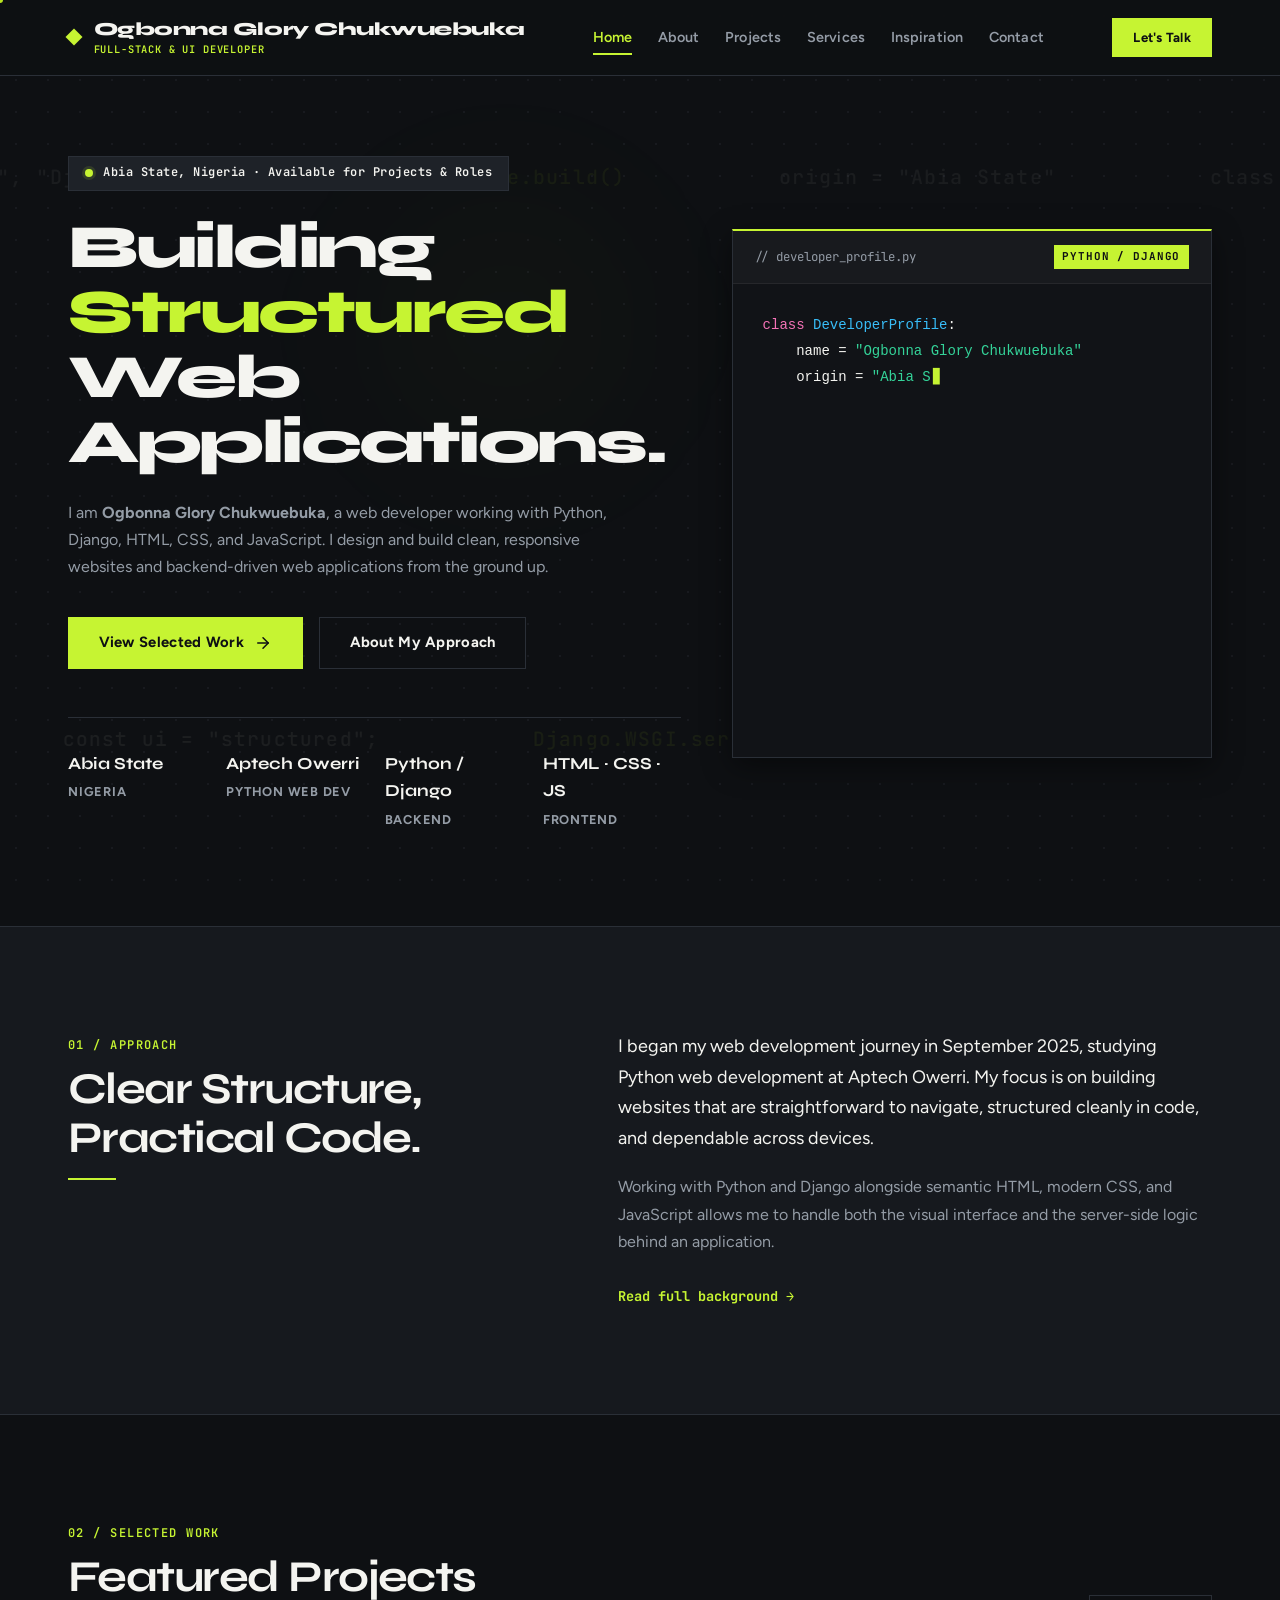
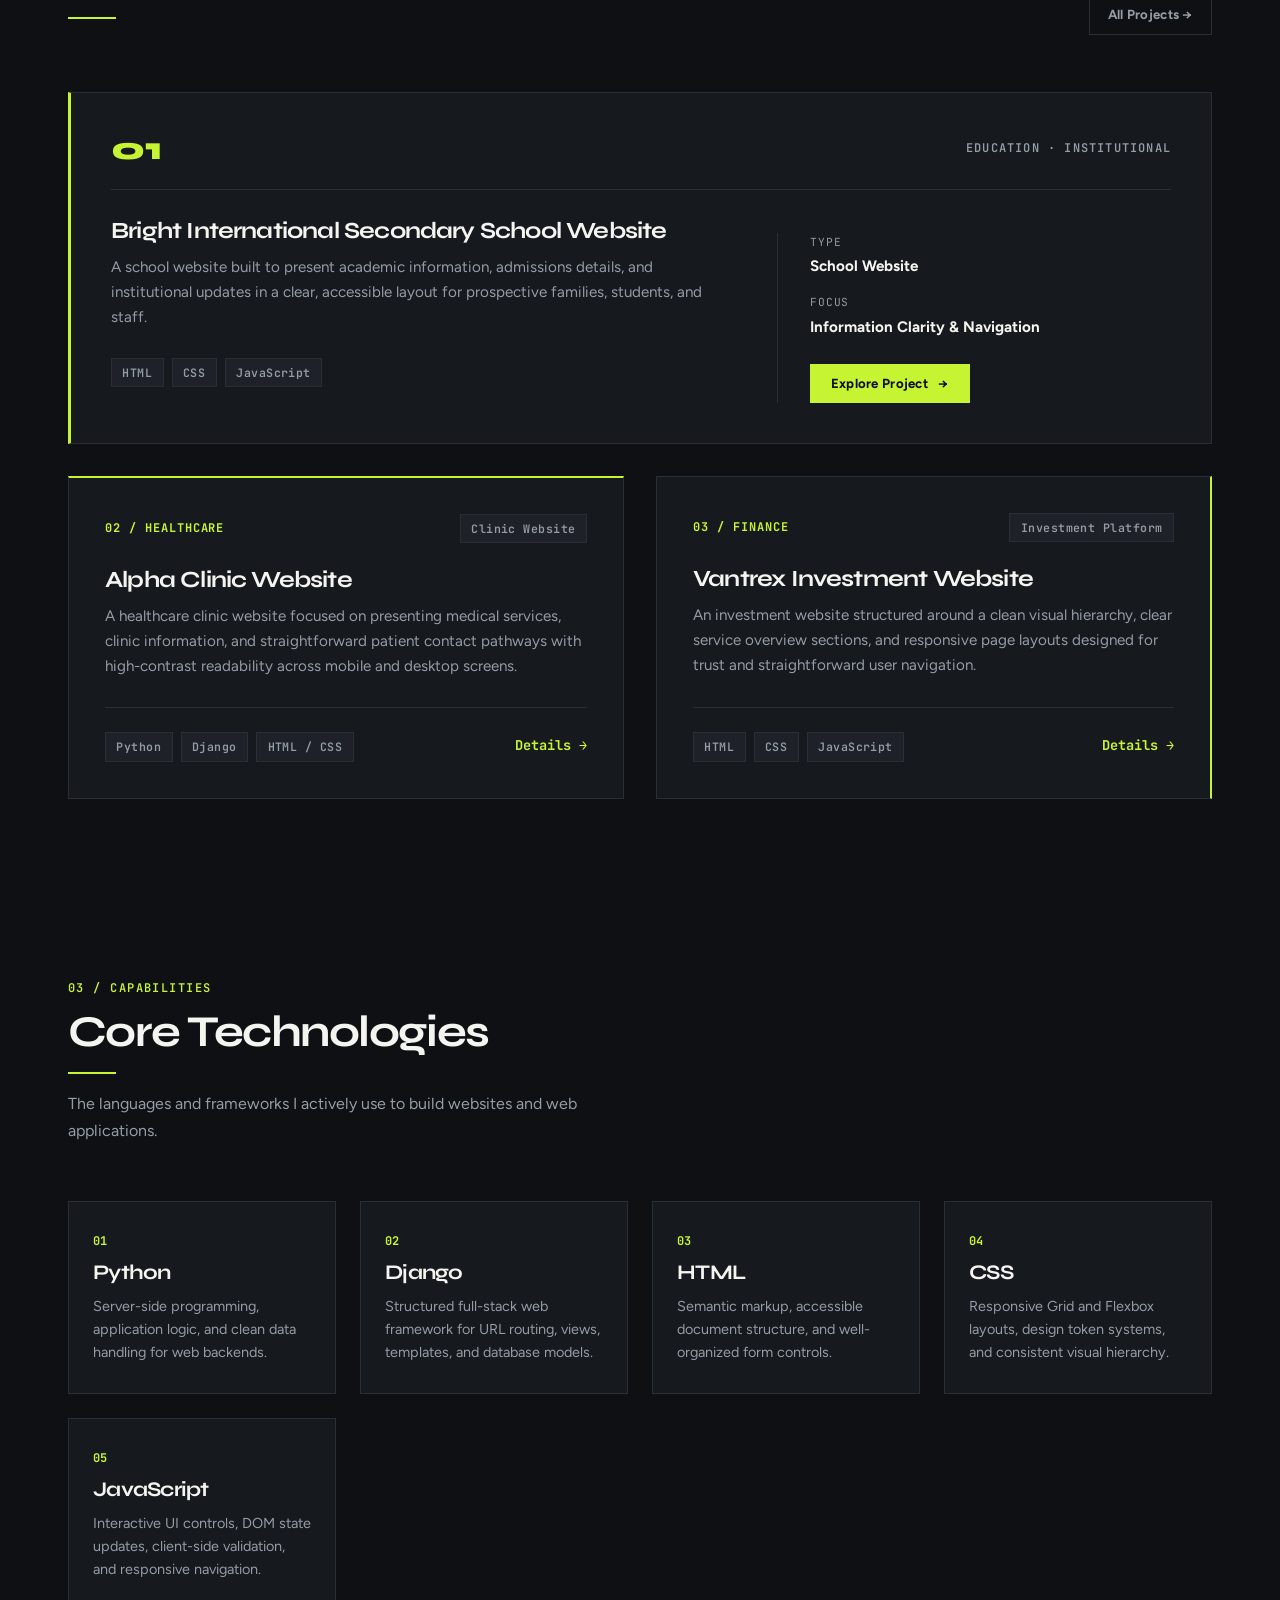
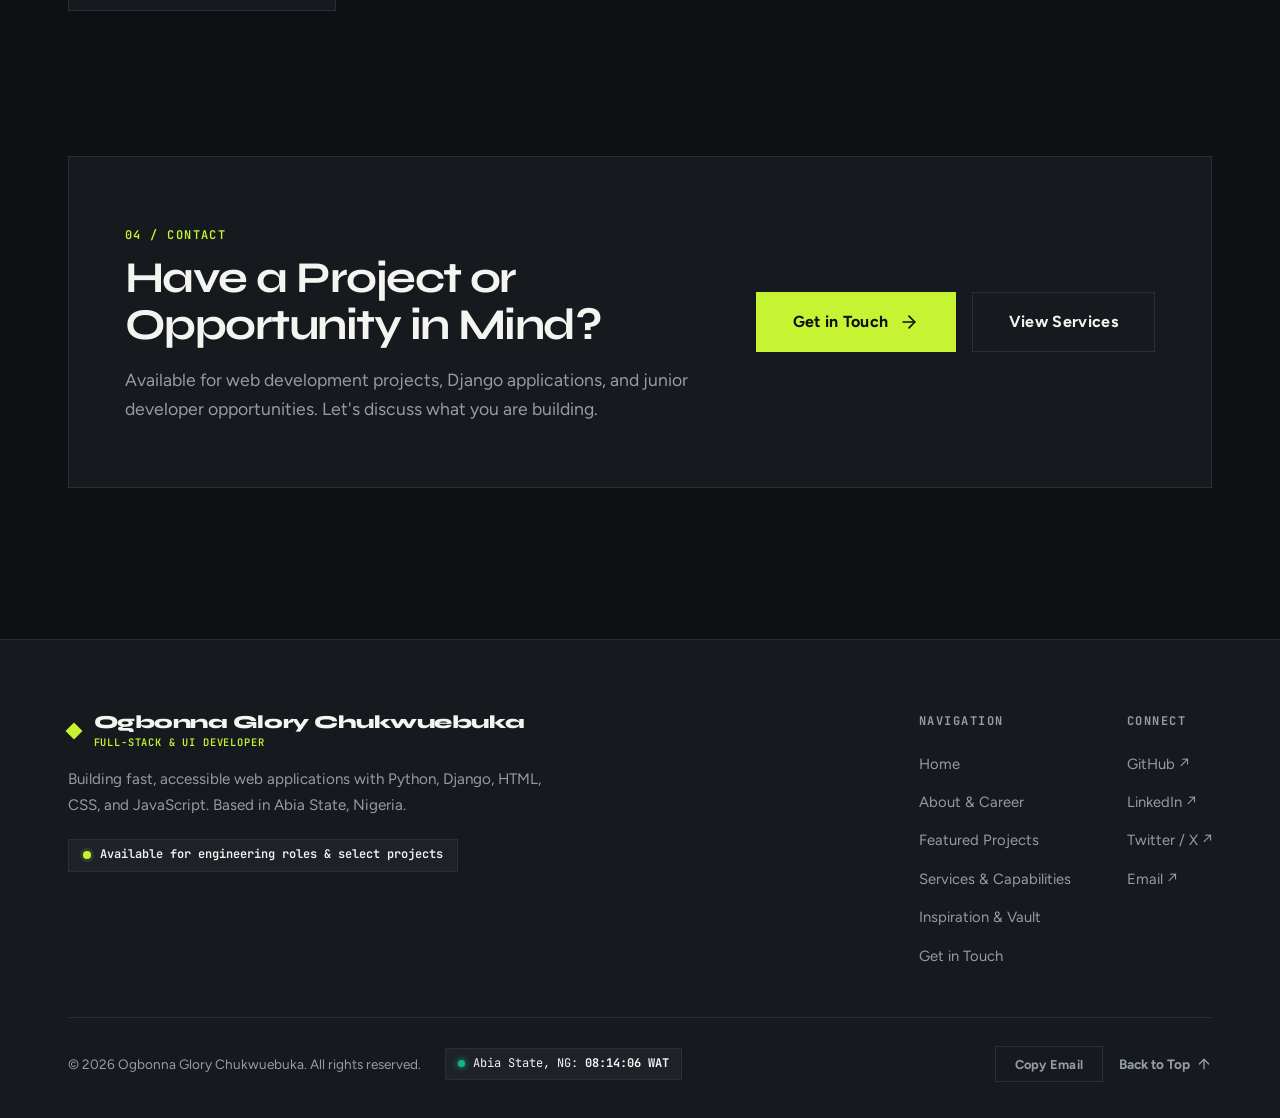
==== index.html @ 70886c49 "Add redesigned portfolio frontend site" ====
<!DOCTYPE html>
<html lang="en" data-theme="dark">
<head>
  <meta charset="UTF-8" />
  <meta name="viewport" content="width=device-width, initial-scale=1.0" />
  <meta name="description" content="Ogbonna Glory Chukwuebuka — Web Developer building structured, responsive web applications with Python, Django, HTML, CSS, and JavaScript." />
  <meta property="og:title" content="Ogbonna Glory Chukwuebuka — Web Developer" />
  <meta property="og:description" content="Personal developer portfolio of Ogbonna Glory Chukwuebuka. Python, Django, HTML, CSS, and JavaScript." />
  <meta property="og:type" content="website" />
  <meta name="twitter:card" content="summary_large_image" />
  
  <title>Ogbonna Glory Chukwuebuka — Web Developer</title>
  <link rel="icon" href="data:image/svg+xml,<svg xmlns='http://www.w3.org/2000/svg' viewBox='0 0 32 32'><rect width='32' height='32' rx='8' fill='%230B0D10'/><path d='M16 6 L26 16 L16 26 L6 16 Z' fill='%23C6F432'/></svg>">
  
  <!-- Google Fonts: Syne + Figtree + JetBrains Mono -->
  <link rel="preconnect" href="https://fonts.googleapis.com">
  <link rel="preconnect" href="https://fonts.gstatic.com" crossorigin>
  <link href="https://fonts.googleapis.com/css2?family=Figtree:ital,wght@0,300..900;1,300..900&family=JetBrains+Mono:wght@400;500;600&family=Syne:wght@600;700;800&display=swap" rel="stylesheet">
  
  <link rel="stylesheet" href="style.css" />
</head>
<body class="page-home">
  <!-- Skip to content for accessibility -->
  <a href="#main-content" class="skip-link">Skip to main content</a>

  <!-- Injected Shared Header Component -->
  <div id="site-header-root"></div>

  <main id="main-content">
    <!-- SECTION 1: EDITORIAL STATEMENT HERO -->
    <section class="hero-section" id="hero">
      <div class="hero-glow-bg" aria-hidden="true"></div>
      <div class="container hero-container">
        <div class="hero-content reveal">
          <div class="eyebrow-badge">
            <span class="pulse-indicator"></span>
            <span>Abia State, Nigeria · Available for Projects &amp; Roles</span>
          </div>
          
          <h1 class="hero-title-oversized">
            Building <span class="gradient-text">Structured</span> Web Applications.
          </h1>
          
          <p class="hero-lead-text">
            I am <strong>Ogbonna Glory Chukwuebuka</strong>, a web developer working with Python, Django, HTML, CSS, and JavaScript. I design and build clean, responsive websites and backend-driven web applications from the ground up.
          </p>

          <div class="hero-cta-group">
            <a href="projects.html" class="btn btn-ice magnetic">
              <span>View Selected Work</span>
              <svg xmlns="http://www.w3.org/2000/svg" width="18" height="18" viewBox="0 0 24 24" fill="none" stroke="currentColor" stroke-width="2" stroke-linecap="round" stroke-linejoin="round">
                <line x1="5" y1="12" x2="19" y2="12"></line>
                <polyline points="12 5 19 12 12 19"></polyline>
              </svg>
            </a>
            <a href="about.html" class="btn btn-ghost magnetic">About My Approach</a>
          </div>

          <!-- Factual Identity & Stack Strip -->
          <div class="hero-stats-row hero-meta-strip">
            <div class="stat-box">
              <span class="meta-strip-value">Abia State</span>
              <span class="stat-label">Nigeria</span>
            </div>
            <div class="stat-box">
              <span class="meta-strip-value">Aptech Owerri</span>
              <span class="stat-label">Python Web Dev</span>
            </div>
            <div class="stat-box">
              <span class="meta-strip-value">Python / Django</span>
              <span class="stat-label">Backend</span>
            </div>
            <div class="stat-box">
              <span class="meta-strip-value">HTML · CSS · JS</span>
              <span class="stat-label">Frontend</span>
            </div>
          </div>
        </div>

        <!-- Hero Technical Visual (Architectural Python Specification) -->
        <div class="hero-visual reveal delay-1">
          <div class="ice-card-float">
            <div class="terminal-card spec-panel spotlight-card">
              <div class="terminal-bar spec-bar">
                <span class="terminal-title">// developer_profile.py</span>
                <span class="spec-tag">PYTHON / DJANGO</span>
              </div>
              <pre class="terminal-body"><code id="hero-typed-code"><span class="c-keyword">class</span> <span class="c-obj">DeveloperProfile</span>:
    name = <span class="c-str">"Ogbonna Glory Chukwuebuka"</span>
    origin = <span class="c-str">"Abia State, Nigeria"</span>
    training = <span class="c-str">"Aptech Owerri"</span>
    started = <span class="c-str">"September 2025"</span>

    stack = {
        <span class="c-str">"backend"</span>: [<span class="c-str">"Python"</span>, <span class="c-str">"Django"</span>],
        <span class="c-str">"frontend"</span>: [<span class="c-str">"HTML"</span>, <span class="c-str">"CSS"</span>, <span class="c-str">"JavaScript"</span>],
    }

    projects = [
        <span class="c-str">"Bright International Secondary School"</span>,
        <span class="c-str">"Alpha Clinic"</span>,
        <span class="c-str">"Vantrex Investment"</span>,
    ]</code></pre>
            </div>
          </div>
        </div>
      </div>
    </section>

    <!-- SECTION 2: CONCISE INTRODUCTION / ABOUT PREVIEW -->
    <section class="section intro-preview-section" id="about-preview">
      <div class="container">
        <div class="intro-split-grid reveal">
          <div class="intro-left">
            <span class="eyebrow">01 / Approach</span>
            <h2 class="section-title">Clear Structure, Practical Code.</h2>
            <div class="heading-line"></div>
          </div>
          <div class="intro-right">
            <p class="intro-body-lead">
              I began my web development journey in September 2025, studying Python web development at Aptech Owerri. My focus is on building websites that are straightforward to navigate, structured cleanly in code, and dependable across devices.
            </p>
            <p class="intro-body-sub">
              Working with Python and Django alongside semantic HTML, modern CSS, and JavaScript allows me to handle both the visual interface and the server-side logic behind an application.
            </p>
            <div class="intro-actions">
              <a href="about.html" class="editorial-link">
                <span>Read full background</span>
                <span aria-hidden="true">&rarr;</span>
              </a>
            </div>
          </div>
        </div>
      </div>
    </section>

    <!-- SECTION 3: FEATURED PROJECTS (3 REAL PROJECTS WITH DISTINCT PRESENTATIONS) -->
    <section class="section" id="selected-projects">
      <div class="container">
        <div class="section-heading section-heading-split reveal">
          <div>
            <span class="eyebrow">02 / Selected Work</span>
            <h2 class="section-title">Featured Projects</h2>
            <div class="heading-line"></div>
          </div>
          <a href="projects.html" class="btn btn-ghost-sm">All Projects &rarr;</a>
        </div>

        <div class="editorial-projects-layout">
          <!-- Project 1: Full-Width Architectural Showcase -->
          <article class="project-feature-wide glass-card spotlight-card reveal">
            <div class="project-wide-meta">
              <span class="project-index">01</span>
              <span class="project-domain">Education · Institutional</span>
            </div>
            <div class="project-wide-body">
              <div class="project-wide-info">
                <h3 class="project-heading">Bright International Secondary School Website</h3>
                <p class="project-summary">
                  A school website built to present academic information, admissions details, and institutional updates in a clear, accessible layout for prospective families, students, and staff.
                </p>
                <div class="project-tags">
                  <span class="tag-badge">HTML</span>
                  <span class="tag-badge">CSS</span>
                  <span class="tag-badge">JavaScript</span>
                </div>
              </div>
              <div class="project-wide-aside">
                <div class="project-spec-list">
                  <div class="spec-row">
                    <span>Type</span>
                    <strong>School Website</strong>
                  </div>
                  <div class="spec-row">
                    <span>Focus</span>
                    <strong>Information Clarity &amp; Navigation</strong>
                  </div>
                </div>
                <div class="project-actions">
                  <a href="projects.html" class="btn btn-ice-sm magnetic">
                    <span>Explore Project</span>
                    <span aria-hidden="true">&rarr;</span>
                  </a>
                </div>
              </div>
            </div>
          </article>

          <!-- Project 2 & Project 3: Asymmetric Two-Column Split -->
          <div class="project-split-pair">
            <!-- Project 2: Alpha Clinic (Left-Border Accent Card) -->
            <article class="project-feature-clinic glass-card spotlight-card reveal delay-1">
              <div class="project-card-top">
                <span class="project-index-sm">02 / Healthcare</span>
                <span class="tag-badge">Clinic Website</span>
              </div>
              <h3 class="project-heading">Alpha Clinic Website</h3>
              <p class="project-summary">
                A healthcare clinic website focused on presenting medical services, clinic information, and straightforward patient contact pathways with high-contrast readability across mobile and desktop screens.
              </p>
              <div class="project-footer-bar">
                <div class="project-tags" style="margin-bottom: 0;">
                  <span class="tag-badge">Python</span>
                  <span class="tag-badge">Django</span>
                  <span class="tag-badge">HTML / CSS</span>
                </div>
                <a href="projects.html" class="editorial-link">Details &rarr;</a>
              </div>
            </article>

            <!-- Project 3: Vantrex Investment (Top-Rule Technical Card) -->
            <article class="project-feature-vantrex glass-card spotlight-card reveal delay-2">
              <div class="project-card-top">
                <span class="project-index-sm">03 / Finance</span>
                <span class="tag-badge">Investment Platform</span>
              </div>
              <h3 class="project-heading">Vantrex Investment Website</h3>
              <p class="project-summary">
                An investment website structured around a clean visual hierarchy, clear service overview sections, and responsive page layouts designed for trust and straightforward user navigation.
              </p>
              <div class="project-footer-bar">
                <div class="project-tags" style="margin-bottom: 0;">
                  <span class="tag-badge">HTML</span>
                  <span class="tag-badge">CSS</span>
                  <span class="tag-badge">JavaScript</span>
                </div>
                <a href="projects.html" class="editorial-link">Details &rarr;</a>
              </div>
            </article>
          </div>
        </div>
      </div>
    </section>

    <!-- SECTION 4: ACTUAL SKILLS & TECHNOLOGY STACK -->
    <section class="section section-pad" id="stack">
      <div class="container">
        <div class="section-heading reveal">
          <span class="eyebrow">03 / Capabilities</span>
          <h2 class="section-title">Core Technologies</h2>
          <div class="heading-line"></div>
          <p class="hero-lead-text" style="margin-top: 1rem; margin-bottom: 0;">
            The languages and frameworks I actively use to build websites and web applications.
          </p>
        </div>

        <div class="stack-index-grid">
          <div class="stack-item glass-card reveal">
            <span class="stack-num">01</span>
            <h3 class="stack-name">Python</h3>
            <p class="stack-desc">Server-side programming, application logic, and clean data handling for web backends.</p>
          </div>

          <div class="stack-item glass-card reveal delay-1">
            <span class="stack-num">02</span>
            <h3 class="stack-name">Django</h3>
            <p class="stack-desc">Structured full-stack web framework for URL routing, views, templates, and database models.</p>
          </div>

          <div class="stack-item glass-card reveal delay-2">
            <span class="stack-num">03</span>
            <h3 class="stack-name">HTML</h3>
            <p class="stack-desc">Semantic markup, accessible document structure, and well-organized form controls.</p>
          </div>

          <div class="stack-item glass-card reveal delay-3">
            <span class="stack-num">04</span>
            <h3 class="stack-name">CSS</h3>
            <p class="stack-desc">Responsive Grid and Flexbox layouts, design token systems, and consistent visual hierarchy.</p>
          </div>

          <div class="stack-item glass-card reveal delay-4">
            <span class="stack-num">05</span>
            <h3 class="stack-name">JavaScript</h3>
            <p class="stack-desc">Interactive UI controls, DOM state updates, client-side validation, and responsive navigation.</p>
          </div>
        </div>
      </div>
    </section>

    <!-- SECTION 5: CONTACT CALL TO ACTION -->
    <section class="section-pad" id="home-cta">
      <div class="container">
        <div class="cta-banner glass-card spotlight-card reveal">
          <div class="cta-content">
            <span class="eyebrow">04 / Contact</span>
            <h2 class="cta-title">Have a Project or Opportunity in Mind?</h2>
            <p class="cta-desc">
              Available for web development projects, Django applications, and junior developer opportunities. Let's discuss what you are building.
            </p>
          </div>
          <div class="cta-action" style="display: flex; gap: 1rem; flex-wrap: wrap;">
            <a href="contact.html" class="btn btn-ice btn-lg magnetic">
              <span>Get in Touch</span>
              <svg xmlns="http://www.w3.org/2000/svg" width="20" height="20" viewBox="0 0 24 24" fill="none" stroke="currentColor" stroke-width="2" stroke-linecap="round" stroke-linejoin="round">
                <line x1="5" y1="12" x2="19" y2="12"></line>
                <polyline points="12 5 19 12 12 19"></polyline>
              </svg>
            </a>
            <a href="services.html" class="btn btn-ghost btn-lg magnetic">View Services</a>
          </div>
        </div>
      </div>
    </section>
  </main>

  <!-- Injected Shared Footer Component -->
  <div id="site-footer-root"></div>

  <!-- Shared Component Loader & Scripts -->
  <script src="components.js"></script>
  <script src="script.js"></script>
</body>
</html>
---- style.css ----
/* ==========================================================================
   GLORY EBUKA OGBONNA — SENIOR FRONTEND DEVELOPER & UI ENGINEER PORTFOLIO
   Design System, Custom Typography, Multi-Page Layouts & Micro-Interactions
   ========================================================================== */

/* --------------------------------------------------------------------------
   1. Design Tokens & Theme Variables
   -------------------------------------------------------------------------- */
:root,
[data-theme="dark"] {
  /* Brand Typography (Preserved) */
  --font-display: "Syne", sans-serif;
  --font-body: "Figtree", -apple-system, BlinkMacSystemFont, "Segoe UI", Roboto, sans-serif;
  --font-code: "JetBrains Mono", monospace;

  /* Color Palette — Dark Theme (Default: Charcoal, Ivory & Lime) */
  --bg: #0E1013;
  --surface: #16191E;
  --surface-elevated: #1E2228;
  --surface-hover: #252A32;
  --border: #2A2F37;
  --text: #F4F4F0;
  --muted: #949CA6;
  --accent: #C6F432;
  --accent-ink: #0E1013;   /* text on accent buttons */
  --accent-text: #C6F432;  /* accent used as text/links */

  /* Derived Surface & Tint Variables */
  --accent-subtle: rgba(198, 244, 50, 0.12);
  --accent-faint: rgba(198, 244, 50, 0.05);
  --accent-border: rgba(198, 244, 50, 0.28);
  --accent-glow: rgba(198, 244, 50, 0.22);
  --accent-glow-strong: rgba(198, 244, 50, 0.35);
  --header-bg: rgba(14, 16, 19, 0.94);
  --code-bg: #111317;
  --code-text: #F4F4F0;

  /* Feedback & Utility Colors */
  --danger: #ef4444;
  --warning: #f59e0b;
  --success: #10b981;
  --syntax-keyword: #f472b6;
  --syntax-obj: #38bdf8;
  --syntax-str: #34d399;
  --syntax-bool: #60a5fa;
  --syntax-func: #a78bfa;
  --syntax-comment: #949CA6;

  /* Legacy Compatibility Aliases */
  --bg-main: var(--bg);
  --bg-surface: var(--surface);
  --bg-surface-elevated: var(--surface-elevated);
  --glass-bg: var(--surface);
  --glass-border: var(--border);
  --glass-hover-border: var(--accent-border);
  --text-primary: var(--text);
  --text-secondary: var(--muted);
  --text-muted: var(--muted);
  --border-line: var(--border);
  --ice: var(--accent-text);
  --ice-bright: var(--accent);
  --ice-glow: var(--accent-glow);
  --ice-subtle: var(--accent-subtle);
  --ice-border: var(--accent-border);
  --accent-gradient-stop: #d4f85e;
  --ice-gradient: linear-gradient(135deg, var(--accent) 0%, var(--accent-text) 100%);
  --ice-strong: var(--accent-text);
  --ice-faint: var(--accent-faint);

  /* Restrained Architectural Elevation */
  --shadow-soft: 0 4px 16px rgba(0, 0, 0, 0.35);
  --shadow-card: 0 8px 28px rgba(0, 0, 0, 0.45);
  --shadow-ice: 0 4px 18px rgba(198, 244, 50, 0.14);
  --shadow-glow: 0 0 24px rgba(198, 244, 50, 0.15);

  /* Sharp Architectural Geometry */
  --radius-none: 0px;
  --radius-card: 0px;
  --radius-btn: 0px;
  --radius-tag: 0px;
  --radius-md: 2px;
  --radius-sm: 2px;
  --radius-pill: 2px;
  --radius-circle: 50%;

  /* 8px Modular Spacing System */
  --space-1: 4px;
  --space-2: 8px;
  --space-3: 16px;
  --space-4: 24px;
  --space-5: 32px;
  --space-6: 48px;
  --space-7: 64px;
  --space-8: 96px;
  --space-9: 128px;

  --nav-height: 76px;
  --ease-smooth: cubic-bezier(0.16, 1, 0.3, 1);
  --ease-bounce: cubic-bezier(0.16, 1, 0.3, 1);
  --transition-fast: 0.18s ease;
}

[data-theme="light"] {
  --bg: #F9F8F5;
  --surface: #FFFFFF;
  --surface-elevated: #F0EFEA;
  --surface-hover: #E7E5DF;
  --border: #E2DFD7;
  --text: #14171A;
  --muted: #636A73;
  --accent: #B5E61D;
  --accent-ink: #14171A;
  --accent-text: #4F7A00;  /* darker lime so links pass contrast on light */

  --accent-subtle: rgba(181, 230, 29, 0.18);
  --accent-faint: rgba(181, 230, 29, 0.08);
  --accent-border: rgba(79, 122, 0, 0.35);
  --accent-glow: rgba(181, 230, 29, 0.25);
  --accent-glow-strong: rgba(79, 122, 0, 0.35);
  --header-bg: rgba(249, 248, 245, 0.94);
  --code-bg: #14171A;
  --code-text: #F4F4F0;

  --danger: #dc2626;
  --warning: #d97706;
  --success: #059669;
  --syntax-keyword: #f472b6;
  --syntax-obj: #38bdf8;
  --syntax-str: #34d399;
  --syntax-bool: #60a5fa;
  --syntax-func: #a78bfa;
  --syntax-comment: #949CA6;

  --bg-main: var(--bg);
  --bg-surface: var(--surface);
  --bg-surface-elevated: var(--surface-elevated);
  --glass-bg: var(--surface);
  --glass-border: var(--border);
  --glass-hover-border: var(--accent-border);
  --text-primary: var(--text);
  --text-secondary: var(--muted);
  --text-muted: var(--muted);
  --border-line: var(--border);
  --ice: var(--accent-text);
  --ice-bright: var(--accent);
  --ice-glow: var(--accent-glow);
  --ice-subtle: var(--accent-subtle);
  --ice-border: var(--accent-border);
  --accent-gradient-stop: #4F7A00;
  --ice-gradient: linear-gradient(135deg, var(--accent) 0%, var(--accent-text) 100%);
  --ice-strong: var(--accent-text);
  --ice-faint: var(--accent-faint);

  --shadow-soft: 0 4px 16px rgba(20, 23, 26, 0.04);
  --shadow-card: 0 8px 28px rgba(20, 23, 26, 0.06);
  --shadow-ice: 0 4px 18px rgba(79, 122, 0, 0.14);
  --shadow-glow: 0 0 24px rgba(181, 230, 29, 0.18);
}

/* --------------------------------------------------------------------------
   2. Reset & Base Typography
   -------------------------------------------------------------------------- */
*, *::before, *::after {
  box-sizing: border-box;
  margin: 0;
  padding: 0;
}

html {
  scroll-behavior: smooth;
  scroll-padding-top: calc(var(--nav-height) + 24px);
  -webkit-font-smoothing: antialiased;
  -moz-osx-font-smoothing: grayscale;
}

body {
  font-family: var(--font-body);
  background-color: var(--bg-main);
  color: var(--text-primary);
  line-height: 1.65;
  transition: background-color 0.3s var(--ease-smooth), color 0.3s var(--ease-smooth);
  overflow-x: hidden;
  position: relative;
  min-height: 100vh;
}

/* Subtle background grain simulation */
body::before {
  content: "";
  position: fixed;
  top: 0;
  left: 0;
  width: 100vw;
  height: 100vh;
  background-image: radial-gradient(var(--border-line) 1px, transparent 1px);
  background-size: 32px 32px;
  pointer-events: none;
  z-index: -2;
  opacity: 0.35;
}

/* Fixed Global Scroll-Linked Reverse-Parallax Code Backdrop */
.ambient-code-backdrop {
  position: fixed;
  inset: 0;
  z-index: -1;
  pointer-events: none;
  overflow: hidden;
  display: flex;
  flex-direction: column;
  justify-content: space-between;
  padding: 15vh 0 13vh 0;
  user-select: none;
}

.ambient-code-track {
  width: 100%;
  overflow: visible;
  font-family: var(--font-code);
  font-weight: 500;
  font-size: clamp(0.95rem, 1.55vw, 1.35rem);
  letter-spacing: 0.06em;
  line-height: 1.4;
  white-space: nowrap;
  color: var(--text);
  opacity: 0.055;
  will-change: transform;
}

.ambient-code-track.track-reverse {
  opacity: 0.065;
}

.ambient-code-stream {
  display: inline-flex;
  align-items: center;
  transform: translate3d(-15%, 0, 0);
}

.ambient-spacer {
  display: inline-block;
  width: clamp(5rem, 12vw, 11rem);
  flex-shrink: 0;
}

.ambient-code-track .code-accent {
  color: var(--accent);
}

@media (prefers-reduced-motion: reduce) {
  .ambient-code-track {
    transform: none !important;
  }
}

h1, h2, h3, h4, h5, h6 {
  font-family: var(--font-display);
  font-weight: 700;
  line-height: 1.08;
  letter-spacing: -0.035em;
  color: var(--text-primary);
}

a {
  color: inherit;
  text-decoration: none;
  transition: color var(--transition-fast), border-color var(--transition-fast);
}

img, svg {
  display: block;
  max-width: 100%;
}

button, input, textarea, select {
  font-family: inherit;
  font-size: inherit;
}

/* Accessibility Focus Ring */
:focus-visible {
  outline: 2px solid var(--accent);
  outline-offset: 4px;
}

.skip-link {
  position: absolute;
  top: -100px;
  left: 1.5rem;
  background: var(--accent);
  color: var(--accent-ink);
  padding: 0.6rem 1.25rem;
  border-radius: var(--radius-sm);
  font-weight: 700;
  z-index: 9999;
  transition: top 0.2s ease;
}
.skip-link:focus {
  top: 1.5rem;
}

/* --------------------------------------------------------------------------
   3. Custom Cursor & Page Transition Overlay
   -------------------------------------------------------------------------- */
@media (hover: hover) and (pointer: fine) {
  body.has-custom-cursor {
    cursor: none;
  }
  body.has-custom-cursor a,
  body.has-custom-cursor button,
  body.has-custom-cursor input,
  body.has-custom-cursor textarea,
  body.has-custom-cursor [role="button"] {
    cursor: none;
  }

  .custom-cursor {
    position: fixed;
    top: 0;
    left: 0;
    width: 6px;
    height: 6px;
    background-color: var(--accent);
    border-radius: 50%;
    pointer-events: none;
    z-index: 10000;
    transform: translate(-50%, -50%);
    transition: opacity 0.2s ease, transform 0.1s ease;
    mix-blend-mode: difference;
  }

  .cursor-follower {
    position: fixed;
    top: 0;
    left: 0;
    width: 28px;
    height: 28px;
    border: 1px solid var(--accent-border);
    border-radius: 0px;
    pointer-events: none;
    z-index: 9999;
    transform: translate(-50%, -50%);
    transition: width 0.2s var(--ease-smooth), height 0.2s var(--ease-smooth), border-color 0.2s ease, background-color 0.2s ease;
  }

  .cursor-follower.hovered {
    width: 44px;
    height: 44px;
    background-color: var(--accent-faint);
    border-color: var(--accent);
  }
}

@media (hover: none) or (pointer: coarse) {
  .custom-cursor,
  .cursor-follower {
    display: none !important;
  }
}

/* Page Transition Overlay */
.page-transition-overlay {
  position: fixed;
  top: 0;
  left: 0;
  width: 100%;
  height: 100%;
  background: var(--bg-main);
  z-index: 9998;
  pointer-events: none;
  opacity: 0;
  transition: opacity 0.35s var(--ease-smooth);
}
.page-transition-overlay.active {
  opacity: 1;
  pointer-events: all;
}

/* --------------------------------------------------------------------------
   4. Reading / Scroll Progress Bar
   -------------------------------------------------------------------------- */
.nav-progress {
  position: fixed;
  top: 0;
  left: 0;
  height: 2px;
  width: 0%;
  z-index: 3000;
  background: var(--accent);
  pointer-events: none;
  transition: width 0.08s linear;
}

/* --------------------------------------------------------------------------
   5. Site Header & Floating Navigation
   -------------------------------------------------------------------------- */
.site-header {
  position: sticky;
  top: 0;
  left: 0;
  width: 100%;
  height: var(--nav-height);
  background-color: var(--header-bg);
  border-bottom: 1px solid var(--border);
  z-index: 2000;
  transition: transform 0.3s var(--ease-smooth), background-color 0.3s ease, border-color 0.3s ease, box-shadow 0.3s ease;
}

.site-header.scrolled {
  box-shadow: var(--shadow-soft);
}

.nav-link .nav-icon {
  display: none;
}

/* --------------------------------------------------------------------------
   SIDEBAR DOCK MODE (When User Scrolls Down — Left-Hand Side Dock)
   -------------------------------------------------------------------------- */
@media (min-width: 993px) {
  .site-header.docked-sidebar {
    position: fixed;
    top: 50%;
    left: 1.5rem;
    right: auto;
    width: auto;
    height: auto;
    transform: translateY(-50%);
    background-color: var(--surface);
    border: 1px solid var(--border);
    border-radius: var(--radius-card);
    box-shadow: var(--shadow-card);
    padding: 1rem 0.5rem;
    z-index: 3000;
    animation: sideDockInLeft 0.3s var(--ease-smooth);
  }

  @keyframes sideDockInLeft {
    0% {
      opacity: 0;
      transform: translateY(-50%) translateX(-30px);
    }
    100% {
      opacity: 1;
      transform: translateY(-50%) translateX(0);
    }
  }

  /* Prevent left dock from overlapping page content on compact desktop screens */
  body:has(.site-header.docked-sidebar) main {
    padding-left: 0;
  }
}

@media (min-width: 993px) and (max-width: 1360px) {
  .site-header.docked-sidebar {
    left: 1rem;
  }
  body:has(.site-header.docked-sidebar) main {
    padding-left: 4.5rem;
    transition: padding-left 0.3s ease;
  }
}

  .site-header.docked-sidebar .container.nav-inner {
    flex-direction: column;
    padding: 0;
    gap: 1.25rem;
    height: auto;
  }

  .site-header.docked-sidebar .brand {
    padding: 0.35rem 0;
  }

  .site-header.docked-sidebar .brand-text {
    display: none;
  }

  .site-header.docked-sidebar .brand-mark {
    width: 16px;
    height: 16px;
  }

  .site-header.docked-sidebar .nav-list {
    flex-direction: column;
    gap: 0.5rem;
  }

  .site-header.docked-sidebar .nav-link {
    display: flex;
    align-items: center;
    justify-content: center;
    width: 40px;
    height: 40px;
    border-radius: var(--radius-sm);
    padding: 0;
    color: var(--text-secondary);
    position: relative;
    transition: all 0.2s var(--ease-smooth);
  }

  .site-header.docked-sidebar .nav-link .nav-icon {
    display: flex;
    align-items: center;
    justify-content: center;
  }

  /* Tooltip flies out to the RIGHT since dock is on the LEFT */
  .site-header.docked-sidebar .nav-link .nav-text {
    position: absolute;
    left: 52px;
    right: auto;
    background: var(--surface-elevated);
    color: var(--text-primary);
    font-family: var(--font-code);
    font-size: 0.75rem;
    font-weight: 600;
    letter-spacing: 0.04em;
    padding: 0.35rem 0.75rem;
    border-radius: var(--radius-sm);
    border: 1px solid var(--border);
    box-shadow: var(--shadow-soft);
    opacity: 0;
    pointer-events: none;
    transform: translateX(-6px);
    transition: all 0.2s ease;
    white-space: nowrap;
  }

  .site-header.docked-sidebar .nav-link:hover .nav-text {
    opacity: 1;
    transform: translateX(0);
  }

  .site-header.docked-sidebar .nav-link:hover {
    color: var(--accent-text);
    background: var(--accent-faint);
  }

  .site-header.docked-sidebar .nav-link.active {
    background: var(--accent);
    color: var(--accent-ink);
  }

  .site-header.docked-sidebar .nav-link.active::after {
    display: none;
  }

  .site-header.docked-sidebar .nav-actions {
    flex-direction: column;
    gap: 0.5rem;
  }

  .site-header.docked-sidebar .nav-cta {
    display: none;
  }
}

/* Tablet & Mobile Floating Capsule when scrolling */
@media (max-width: 992px) {
  .site-header.docked-sidebar {
    position: fixed;
    top: 0.75rem;
    left: 1rem;
    right: 1rem;
    width: auto;
    height: 60px;
    border-radius: var(--radius-card);
    border: 1px solid var(--border);
    box-shadow: var(--shadow-card);
    background-color: var(--header-bg);
  }

  .site-header.docked-sidebar .nav-inner {
    padding: 0 1rem;
  }

  .site-header.docked-sidebar .nav-menu {
    top: calc(0.75rem + 68px);
    border-radius: var(--radius-card);
    width: calc(100% - 2rem);
    left: 1rem;
    right: 1rem;
    border: 1px solid var(--border-line);
  }

  .site-header.docked-sidebar + * {
    margin-top: 0;
  }
}

.container {
  width: 100%;
  max-width: 1200px;
  margin: 0 auto;
  padding-left: 1.75rem;
  padding-right: 1.75rem;
}

.nav-inner {
  display: flex;
  align-items: center;
  justify-content: space-between;
  gap: clamp(2rem, 3.5vw, 4rem);
  height: 100%;
}

.brand {
  display: flex;
  align-items: center;
  gap: 0.85rem;
  flex-shrink: 0;
}

.brand-mark {
  width: 12px;
  height: 12px;
  border-radius: 0px;
  background: var(--accent);
  transform: rotate(45deg);
  flex-shrink: 0;
  transition: transform 0.3s var(--ease-smooth);
}

.brand:hover .brand-mark {
  transform: rotate(135deg);
}

.brand-text {
  font-family: var(--font-display);
  font-size: 1.15rem;
  font-weight: 800;
  letter-spacing: -0.025em;
  color: var(--text-primary);
  display: flex;
  flex-direction: column;
  line-height: 1.15;
}

.brand-subtitle {
  font-family: var(--font-code);
  font-size: 0.65rem;
  font-weight: 600;
  letter-spacing: 0.08em;
  text-transform: uppercase;
  color: var(--accent-text);
  margin-top: 3px;
}

.nav-list {
  display: flex;
  align-items: center;
  gap: clamp(1.15rem, 2vw, 2rem);
  list-style: none;
}

.nav-link {
  font-size: 0.9rem;
  font-weight: 600;
  letter-spacing: 0.01em;
  color: var(--muted);
  position: relative;
  padding: 0.45rem 0;
  white-space: nowrap;
}

.nav-link:hover {
  color: var(--text);
}

.nav-link.active {
  color: var(--accent-text);
}

.nav-link.active::after {
  content: '';
  position: absolute;
  bottom: -2px;
  left: 0;
  width: 100%;
  height: 2px;
  background: var(--accent);
  border-radius: 0px;
}

.nav-actions {
  display: flex;
  align-items: center;
  gap: 0.85rem;
  flex-shrink: 0;
}

/* --------------------------------------------------------------------------
   6. Buttons & UI Controls
   -------------------------------------------------------------------------- */
.btn {
  display: inline-flex;
  align-items: center;
  justify-content: center;
  gap: 0.65rem;
  min-height: 44px;
  font-family: var(--font-body);
  font-weight: 700;
  font-size: 0.925rem;
  letter-spacing: 0.02em;
  border-radius: var(--radius-btn);
  cursor: pointer;
  transition: all 0.2s var(--ease-smooth);
  border: 1px solid transparent;
  white-space: nowrap;
}

.btn:disabled,
button:disabled {
  opacity: 0.45;
  cursor: not-allowed;
  transform: none !important;
  pointer-events: none;
}

.btn-ice {
  background: var(--accent);
  color: var(--accent-ink) !important;
  border-color: var(--accent);
  padding: 0.8rem 1.85rem;
}

.btn-ice:hover {
  transform: translateY(-2px);
  filter: brightness(0.95);
  box-shadow: var(--shadow-soft);
}

.btn-ice:active {
  transform: translateY(0);
}

.btn-ice-sm {
  background: var(--accent);
  color: var(--accent-ink) !important;
  border-color: var(--accent);
  min-height: 36px;
  padding: 0.5rem 1.25rem;
  font-size: 0.825rem;
}

.btn-ice-sm:hover {
  transform: translateY(-2px);
  filter: brightness(0.95);
  box-shadow: var(--shadow-soft);
}

.btn-ghost {
  background: transparent;
  border: 1px solid var(--border);
  color: var(--text);
  padding: 0.8rem 1.85rem;
}

.btn-ghost:hover {
  border-color: var(--accent);
  color: var(--accent-text);
  background: var(--accent-faint);
  transform: translateY(-2px);
}

.btn-ghost:active {
  transform: translateY(0);
}

.btn-ghost-sm {
  background: transparent;
  border: 1px solid var(--border);
  color: var(--muted);
  min-height: 36px;
  padding: 0.5rem 1.15rem;
  font-size: 0.825rem;
}

.btn-ghost-sm:hover {
  border-color: var(--accent);
  color: var(--accent-text);
  background: var(--accent-faint);
  transform: translateY(-2px);
}

.btn-lg {
  padding: 1rem 2.25rem;
  font-size: 1rem;
}

.btn-block {
  width: 100%;
}

/* Icon Buttons (Theme toggle, hamburger) */
.icon-btn {
  min-width: 42px;
  min-height: 42px;
  width: 42px;
  height: 42px;
  border-radius: var(--radius-sm);
  background: var(--surface);
  border: 1px solid var(--border);
  color: var(--text-primary);
  display: flex;
  align-items: center;
  justify-content: center;
  cursor: pointer;
  transition: all 0.2s ease;
}

.icon-btn:hover {
  border-color: var(--accent);
  color: var(--accent-text);
  background: var(--surface-elevated);
  transform: translateY(-1px);
}

[data-theme="dark"] .sun-icon { display: block; }
[data-theme="dark"] .moon-icon { display: none; }
[data-theme="light"] .sun-icon { display: none; }
[data-theme="light"] .moon-icon { display: block; }

.hamburger {
  display: none;
  flex-direction: column;
  justify-content: center;
  gap: 5px;
}

.mobile-menu-actions {
  display: none;
}

.hamburger-bar {
  width: 18px;
  height: 2px;
  background-color: currentColor;
  border-radius: var(--radius-pill);
  transition: transform 0.25s ease, opacity 0.25s ease;
}

.hamburger.open .hamburger-bar:nth-child(1) {
  transform: translateY(7px) rotate(45deg);
}
.hamburger.open .hamburger-bar:nth-child(2) {
  opacity: 0;
}
.hamburger.open .hamburger-bar:nth-child(3) {
  transform: translateY(-7px) rotate(-45deg);
}

/* --------------------------------------------------------------------------
   7. Card Spotlight, Architectural Surfaces & Bento Styles
   -------------------------------------------------------------------------- */
.glass-card {
  background: var(--surface);
  border: 1px solid var(--border);
  border-radius: var(--radius-card);
  transition: border-color 0.25s var(--ease-smooth), transform 0.25s var(--ease-smooth), box-shadow 0.25s var(--ease-smooth);
  position: relative;
  overflow: hidden;
}

.glass-card:hover {
  border-color: var(--accent-border);
  box-shadow: var(--shadow-soft);
}

/* Spotlight Card effect — Subtle editorial sheen */
.spotlight-card {
  position: relative;
}
.spotlight-card::before {
  content: "";
  position: absolute;
  top: 0;
  left: 0;
  right: 0;
  bottom: 0;
  border-radius: inherit;
  background: radial-gradient(
    450px circle at var(--mouse-x, 50%) var(--mouse-y, 50%),
    var(--accent-subtle),
    transparent 60%
  );
  opacity: 0;
  transition: opacity 0.35s ease;
  pointer-events: none;
  z-index: 1;
}
.spotlight-card:hover::before {
  opacity: 0.25;
}

/* Typography Helpers */
.eyebrow {
  display: inline-block;
  font-family: var(--font-code);
  font-size: 0.75rem;
  font-weight: 600;
  letter-spacing: 0.12em;
  text-transform: uppercase;
  color: var(--accent-text);
  margin-bottom: var(--space-2);
}

.section-title {
  font-size: clamp(1.85rem, 4.5vw, 2.75rem);
  font-weight: 700;
  color: var(--text-primary);
  line-height: 1.12;
  letter-spacing: -0.035em;
  overflow-wrap: break-word;
}

.gradient-text {
  color: var(--accent-text);
}

.heading-line {
  width: 48px;
  height: 2px;
  background: var(--accent);
  border-radius: 0px;
  margin: 1rem 0;
}
.text-center .heading-line {
  margin: 1rem auto;
}

.section {
  padding-top: 6.5rem;
  padding-bottom: 6.5rem;
  position: relative;
}

.section-pad {
  padding-top: 4.5rem;
  padding-bottom: 4.5rem;
}

.section-heading {
  margin-bottom: 3.5rem;
}
.section-heading.text-center {
  text-align: center;
}

/* Status Indicators */
.pulse-indicator {
  width: 8px;
  height: 8px;
  background: var(--ice-bright);
  border-radius: 50%;
  box-shadow: 0 0 0 3px var(--ice-subtle);
  animation: icePulse 2s infinite;
  display: inline-block;
}

@keyframes icePulse {
  0% { box-shadow: 0 0 0 0 var(--accent-glow); }
  70% { box-shadow: 0 0 0 8px transparent; }
  100% { box-shadow: 0 0 0 0 transparent; }
}

.eyebrow-badge {
  display: inline-flex;
  align-items: center;
  gap: 0.65rem;
  padding: 0.4rem 1rem;
  background: var(--surface-elevated);
  border: 1px solid var(--border);
  border-radius: var(--radius-tag);
  font-family: var(--font-code);
  font-size: 0.75rem;
  font-weight: 600;
  letter-spacing: 0.04em;
  color: var(--text);
  margin-bottom: 1.5rem;
}

/* --------------------------------------------------------------------------
   8. INDEX.HTML: Asymmetric Hero & Bento Selected Work
   -------------------------------------------------------------------------- */
.hero-section {
  padding-top: 5rem;
  padding-bottom: 6rem;
  position: relative;
  overflow: hidden;
}

.hero-glow-bg {
  position: absolute;
  top: 0;
  left: 20%;
  width: min(500px, 90vw);
  height: min(500px, 90vw);
  background: radial-gradient(circle, var(--accent-faint) 0%, transparent 65%);
  filter: blur(80px);
  z-index: -1;
  pointer-events: none;
  opacity: 0.6;
}

.hero-container {
  display: grid;
  grid-template-columns: minmax(0, 1.15fr) minmax(0, 0.9fr);
  align-items: center;
  gap: clamp(2rem, 4vw, 4rem);
}

.hero-content,
.hero-visual {
  min-width: 0;
  max-width: 100%;
}

.hero-title-oversized {
  font-size: clamp(2.25rem, 4.8vw, 4.35rem);
  font-weight: 800;
  line-height: 1.06;
  letter-spacing: -0.04em;
  margin-bottom: 1.5rem;
  overflow-wrap: break-word;
}

.hero-lead-text {
  font-size: clamp(1rem, 1.25vw, 1.15rem);
  color: var(--text-secondary);
  line-height: 1.7;
  margin-bottom: 2.25rem;
  max-width: 560px;
}

.hero-cta-group {
  display: flex;
  align-items: center;
  gap: 1rem;
  margin-bottom: 3rem;
  flex-wrap: wrap;
}

/* Hero Stats Strip with Animated Counter Targets */
.hero-stats-row {
  display: grid;
  grid-template-columns: repeat(4, minmax(0, 1fr));
  gap: 1.25rem;
  padding-top: 2rem;
  border-top: 1px solid var(--border-line);
}

.stat-box {
  display: flex;
  flex-direction: column;
}

.stat-counter {
  font-family: var(--font-display);
  font-size: 2.25rem;
  font-weight: 800;
  color: var(--ice);
  line-height: 1;
  margin-bottom: 0.35rem;
}

.stat-label {
  font-size: 0.8rem;
  font-weight: 700;
  color: var(--text-muted);
  text-transform: uppercase;
  letter-spacing: 0.06em;
}

/* Floating Terminal Graphic with Soft Tilt/Float */
@keyframes iceFloat {
  0%, 100% { transform: translateY(0) rotate(-0.5deg); }
  50% { transform: translateY(-12px) rotate(0.8deg); }
}

.ice-card-float {
  animation: iceFloat 6.5s ease-in-out infinite;
}

.terminal-card {
  background: var(--code-bg);
  border: 1px solid var(--border);
  border-radius: var(--radius-card);
  box-shadow: var(--shadow-card);
  overflow: hidden;
  font-family: var(--font-code);
}

.terminal-bar {
  display: flex;
  align-items: center;
  gap: 8px;
  padding: 0.85rem 1.35rem;
  background: rgba(255, 255, 255, 0.03);
  border-bottom: 1px solid rgba(255, 255, 255, 0.06);
}

.terminal-dots { display: flex; gap: 6px; }
.dot { width: 10px; height: 10px; border-radius: 50%; }
.dot-red { background: var(--danger); }
.dot-yellow { background: var(--warning); }
.dot-green { background: var(--success); }

.terminal-title {
  font-size: 0.775rem;
  color: var(--muted);
  margin-left: 0.5rem;
}

.terminal-body {
  padding: 1.85rem;
  font-size: 0.875rem;
  line-height: 1.85;
  color: var(--code-text);
  overflow-x: auto;
}

.c-keyword { color: var(--syntax-keyword); }
.c-obj { color: var(--syntax-obj); }
.c-str { color: var(--syntax-str); }
.c-bool { color: var(--syntax-bool); }
.c-func { color: var(--syntax-func); }
.c-comment { color: var(--syntax-comment); font-style: italic; }

/* Homepage Architectural Extensions */
.meta-strip-value {
  font-family: var(--font-display);
  font-size: 1.05rem;
  font-weight: 700;
  color: var(--text);
  margin-bottom: 0.25rem;
}

.spec-panel {
  border-top: 2px solid var(--accent);
}

.spec-bar {
  justify-content: space-between;
}

.spec-bar .terminal-title {
  margin-left: 0;
}

.spec-tag {
  font-family: var(--font-code);
  font-size: 0.68rem;
  font-weight: 700;
  letter-spacing: 0.08em;
  color: var(--accent-ink);
  background: var(--accent);
  padding: 0.2rem 0.55rem;
}

.typing-cursor::after {
  content: "▋";
  color: var(--accent);
  margin-left: 2px;
  animation: cursorBlink 0.9s steps(1) infinite;
}

@keyframes cursorBlink {
  0%, 49% { opacity: 1; }
  50%, 100% { opacity: 0; }
}

.intro-preview-section {
  border-top: 1px solid var(--border);
  border-bottom: 1px solid var(--border);
  background: var(--surface);
}

.intro-split-grid {
  display: grid;
  grid-template-columns: minmax(0, 0.9fr) minmax(0, 1.1fr);
  gap: clamp(2rem, 5vw, 5rem);
  align-items: start;
}

.intro-body-lead {
  font-size: 1.125rem;
  color: var(--text);
  line-height: 1.7;
  margin-bottom: 1.25rem;
}

.intro-body-sub {
  font-size: 1rem;
  color: var(--muted);
  line-height: 1.7;
  margin-bottom: 1.75rem;
}

.editorial-link {
  display: inline-flex;
  align-items: center;
  gap: 0.5rem;
  font-family: var(--font-code);
  font-size: 0.85rem;
  font-weight: 700;
  color: var(--accent-text);
  border-bottom: 1px solid transparent;
  padding-bottom: 2px;
  transition: border-color 0.2s ease, gap 0.2s ease;
}

.editorial-link:hover {
  border-bottom-color: var(--accent-text);
  gap: 0.75rem;
}

.section-heading-split {
  display: flex;
  align-items: flex-end;
  justify-content: space-between;
  gap: 1.5rem;
  flex-wrap: wrap;
}

.editorial-projects-layout {
  display: flex;
  flex-direction: column;
  gap: 2rem;
}

.project-feature-wide {
  padding: 2.5rem;
  border-left: 3px solid var(--accent);
}

.project-wide-meta {
  display: flex;
  align-items: center;
  justify-content: space-between;
  padding-bottom: 1.5rem;
  margin-bottom: 1.75rem;
  border-bottom: 1px solid var(--border);
}

.project-index {
  font-family: var(--font-display);
  font-size: 2rem;
  font-weight: 800;
  color: var(--accent-text);
  line-height: 1;
}

.project-domain {
  font-family: var(--font-code);
  font-size: 0.75rem;
  font-weight: 600;
  text-transform: uppercase;
  letter-spacing: 0.1em;
  color: var(--muted);
}

.project-wide-body {
  display: grid;
  grid-template-columns: minmax(0, 1.35fr) minmax(0, 0.85fr);
  gap: 2.5rem;
  align-items: end;
}

.project-wide-aside {
  display: flex;
  flex-direction: column;
  gap: 1.5rem;
  padding-left: 2rem;
  border-left: 1px solid var(--border);
}

.project-spec-list {
  display: flex;
  flex-direction: column;
  gap: 0.85rem;
}

.spec-row {
  display: flex;
  flex-direction: column;
  gap: 0.2rem;
}

.spec-row span {
  font-family: var(--font-code);
  font-size: 0.7rem;
  text-transform: uppercase;
  letter-spacing: 0.08em;
  color: var(--muted);
}

.spec-row strong {
  font-size: 0.95rem;
  color: var(--text);
}

.project-split-pair {
  display: grid;
  grid-template-columns: repeat(2, minmax(0, 1fr));
  gap: 2rem;
}

.project-feature-clinic,
.project-feature-vantrex {
  padding: 2.25rem;
  display: flex;
  flex-direction: column;
  justify-content: space-between;
}

.project-feature-clinic {
  border-top: 2px solid var(--accent);
}

.project-feature-vantrex {
  border-right: 2px solid var(--accent);
}

.project-card-top {
  display: flex;
  align-items: center;
  justify-content: space-between;
  gap: 1rem;
  margin-bottom: 1.5rem;
}

.project-index-sm {
  font-family: var(--font-code);
  font-size: 0.75rem;
  font-weight: 700;
  text-transform: uppercase;
  letter-spacing: 0.08em;
  color: var(--accent-text);
}

.project-footer-bar {
  display: flex;
  align-items: center;
  justify-content: space-between;
  gap: 1rem;
  flex-wrap: wrap;
  padding-top: 1.5rem;
  border-top: 1px solid var(--border);
}

.stack-index-grid {
  display: grid;
  grid-template-columns: repeat(auto-fit, minmax(210px, 1fr));
  gap: 1.5rem;
}

.stack-item {
  padding: 1.85rem 1.5rem;
  display: flex;
  flex-direction: column;
  gap: 0.65rem;
}

.stack-num {
  font-family: var(--font-code);
  font-size: 0.75rem;
  font-weight: 700;
  color: var(--accent-text);
}

.stack-name {
  font-size: 1.3rem;
  color: var(--text);
}

.stack-desc {
  font-size: 0.9rem;
  color: var(--muted);
  line-height: 1.6;
}

/* --------------------------------------------------------------------------
   9. Infinite Marquee (Tools & Skills)
   -------------------------------------------------------------------------- */
.marquee-container {
  overflow: hidden;
  white-space: nowrap;
  position: relative;
  padding: 1.5rem 0;
  border-top: 1px solid var(--border-line);
  border-bottom: 1px solid var(--border-line);
  background: var(--ice-faint);
}

.marquee-container::before,
.marquee-container::after {
  content: "";
  position: absolute;
  top: 0;
  width: 120px;
  height: 100%;
  z-index: 2;
  pointer-events: none;
}
.marquee-container::before {
  left: 0;
  background: linear-gradient(90deg, var(--bg-main), transparent);
}
.marquee-container::after {
  right: 0;
  background: linear-gradient(270deg, var(--bg-main), transparent);
}

.marquee-track {
  display: inline-flex;
  gap: 2rem;
  animation: marqueeScroll 25s linear infinite;
}
.marquee-container:hover .marquee-track {
  animation-play-state: paused;
}

@keyframes marqueeScroll {
  0% { transform: translateX(0); }
  100% { transform: translateX(-50%); }
}

.marquee-item {
  display: inline-flex;
  align-items: center;
  gap: 0.75rem;
  font-family: var(--font-display);
  font-size: 1.15rem;
  font-weight: 700;
  color: var(--text-secondary);
  padding: 0.5rem 1rem;
}
.marquee-bullet {
  color: var(--ice);
  font-size: 0.75rem;
}

/* --------------------------------------------------------------------------
   10. Bento & Selected Projects Grid
   -------------------------------------------------------------------------- */
.bento-projects {
  display: grid;
  grid-template-columns: repeat(12, 1fr);
  gap: 2rem;
}

.bento-card-large {
  grid-column: span 7;
}
.bento-card-small {
  grid-column: span 5;
}
.bento-card-full {
  grid-column: span 12;
}

.project-card {
  display: flex;
  flex-direction: column;
}
.project-card:hover {
  transform: translateY(-6px);
}

.project-header-preview {
  padding: 1.5rem;
  background: var(--bg-surface-elevated);
  border-bottom: 1px solid var(--border-line);
}

.mockup-frame {
  background: var(--bg-surface);
  border: 1px solid var(--border-line);
  border-radius: var(--radius-sm);
  padding: 0.85rem;
  height: 190px;
  display: flex;
  flex-direction: column;
  gap: 0.75rem;
  transition: transform 0.3s ease;
}

.project-card:hover .mockup-frame {
  transform: scale(1.02);
}

.mockup-toolbar {
  display: flex;
  align-items: center;
  gap: 5px;
}
.m-dot { width: 7px; height: 7px; border-radius: 50%; }
.m-dot.red { background: var(--danger); }
.m-dot.yellow { background: var(--warning); }
.m-dot.green { background: var(--success); }

.m-url {
  font-family: var(--font-code);
  font-size: 0.65rem;
  color: var(--text-muted);
  margin-left: 0.4rem;
}

.mockup-screen {
  flex: 1;
  display: flex;
  flex-direction: column;
  gap: 0.5rem;
  justify-content: center;
}

.mockup-stats-pair { display: flex; gap: 0.5rem; }
.mock-stat-tile { flex: 1; height: 32px; background: var(--accent-subtle); border-radius: 0px; }
.mockup-line-chart {
  height: 60px;
  background: var(--accent-faint);
  border-bottom: 2px solid var(--accent);
  border-radius: 0px;
}
.mockup-grid-items { display: flex; gap: 0.5rem; }
.mock-grid-box { flex: 1; height: 60px; background: var(--accent-subtle); border-radius: 0px; }
.mock-pill-action { height: 22px; width: 45%; background: var(--accent); border-radius: 0px; }
.mock-task-row { height: 24px; background: var(--surface-elevated); border-radius: 0px; border-left: 3px solid var(--border); }
.mock-task-row.active-ice { border-left-color: var(--accent); background: var(--accent-subtle); }

.project-content {
  padding: 2rem;
  display: flex;
  flex-direction: column;
  flex: 1;
}

.project-tags {
  display: flex;
  gap: 0.5rem;
  flex-wrap: wrap;
  margin-bottom: 1rem;
}

.tag-badge {
  font-family: var(--font-code);
  font-size: 0.725rem;
  font-weight: 600;
  letter-spacing: 0.04em;
  padding: 0.25rem 0.65rem;
  border-radius: var(--radius-tag);
  background: var(--surface-elevated);
  border: 1px solid var(--border);
  color: var(--muted);
}

.project-heading {
  font-size: 1.45rem;
  margin-bottom: 0.75rem;
}

.project-summary {
  font-size: 0.95rem;
  color: var(--text-secondary);
  line-height: 1.65;
  margin-bottom: 1.75rem;
  flex: 1;
}

.project-actions {
  display: flex;
  align-items: center;
  gap: 0.85rem;
  flex-wrap: wrap;
}

/* --------------------------------------------------------------------------
   11. Engineering Standards & Disciplines (Replaces Generic Testimonials)
   -------------------------------------------------------------------------- */
.standards-grid {
  display: grid;
  grid-template-columns: repeat(auto-fit, minmax(280px, 1fr));
  gap: 1.75rem;
}

.standard-card {
  padding: 2.25rem 2rem;
  display: flex;
  flex-direction: column;
  justify-content: space-between;
  border-radius: var(--radius-card);
  transition: transform 0.25s var(--ease-smooth), border-color 0.25s ease, box-shadow 0.25s ease;
}
.standard-card:hover {
  transform: translateY(-5px);
  border-color: var(--accent-border);
  box-shadow: var(--shadow-card);
}

.standard-header {
  display: flex;
  align-items: center;
  justify-content: space-between;
  margin-bottom: 1.25rem;
}

.standard-badge {
  font-family: var(--font-code);
  font-size: 0.725rem;
  text-transform: uppercase;
  letter-spacing: 0.08em;
  font-weight: 700;
  padding: 0.3rem 0.75rem;
  background: var(--surface-elevated);
  border: 1px solid var(--border);
  border-radius: var(--radius-pill);
  color: var(--muted);
}

.standard-metric {
  font-family: var(--font-code);
  font-size: 0.85rem;
  font-weight: 700;
  color: var(--accent-text);
}

.standard-title {
  font-size: 1.25rem;
  margin-bottom: 0.85rem;
  color: var(--text);
  line-height: 1.3;
}

.standard-desc {
  font-size: 0.95rem;
  color: var(--muted);
  line-height: 1.65;
  margin-bottom: 1.5rem;
  flex: 1;
}

.standard-footer {
  display: flex;
  align-items: center;
  gap: 0.5rem;
  font-family: var(--font-code);
  font-size: 0.8rem;
  color: var(--accent-text);
  font-weight: 600;
}

.testimonials-grid {
  display: grid;
  grid-template-columns: repeat(auto-fit, minmax(320px, 1fr));
  gap: 2rem;
}

.testimonial-card {
  padding: 2.25rem 2rem;
  display: flex;
  flex-direction: column;
  justify-content: space-between;
}
.testimonial-card:hover {
  transform: translateY(-5px);
}

.testimonial-stars {
  color: var(--ice-bright);
  display: flex;
  gap: 4px;
  margin-bottom: 1.25rem;
}

.quote-body,
.maxim-quote,
.testimonial-quote {
  font-size: 1.05rem;
  color: var(--text-primary);
  line-height: 1.65;
  margin-bottom: 2rem;
  font-style: italic;
}

.testimonial-author {
  display: flex;
  align-items: center;
  gap: 1rem;
}

.author-avatar {
  width: 46px;
  height: 46px;
  border-radius: 50%;
  background: var(--ice-subtle);
  border: 1.5px solid var(--ice-border);
  display: flex;
  align-items: center;
  justify-content: center;
  font-weight: 800;
  color: var(--ice);
  font-family: var(--font-display);
}

.author-info h4 {
  font-size: 1rem;
  margin-bottom: 0.2rem;
}
.author-info span {
  font-size: 0.8rem;
  color: var(--text-muted);
}

/* --------------------------------------------------------------------------
   12. High-Impact CTA Banner
   -------------------------------------------------------------------------- */
.cta-banner {
  padding: 4rem 3.5rem;
  display: flex;
  align-items: center;
  justify-content: space-between;
  gap: 3rem;
  background: var(--surface);
  border: 1px solid var(--border);
}

.cta-content {
  max-width: 660px;
}

.cta-title {
  font-size: clamp(2rem, 3.8vw, 2.75rem);
  margin-bottom: 1rem;
}

.cta-desc {
  font-size: 1.1rem;
  color: var(--text-secondary);
  line-height: 1.65;
}

.cta-action {
  flex-shrink: 0;
}

/* --------------------------------------------------------------------------
   13. ABOUT.HTML: Personal Story, Timeline, "Currently"
   -------------------------------------------------------------------------- */
.about-hero-grid {
  display: grid;
  grid-template-columns: minmax(0, 1.15fr) minmax(0, 0.85fr);
  gap: clamp(2rem, 4vw, 4rem);
  align-items: start;
}

.about-body-copy {
  font-size: 1rem;
  color: var(--muted);
  line-height: 1.7;
}

.about-surface-band {
  background: var(--surface);
  border-top: 1px solid var(--border);
  border-bottom: 1px solid var(--border);
}

.about-dossier-card {
  border-top: 2px solid var(--accent);
}

.dossier-header {
  display: flex;
  align-items: center;
  justify-content: space-between;
  padding: 0.9rem 1.35rem;
  background: var(--surface-elevated);
  border-bottom: 1px solid var(--border);
}

.dossier-label {
  font-family: var(--font-code);
  font-size: 0.75rem;
  color: var(--muted);
}

.dossier-list {
  display: flex;
  flex-direction: column;
}

.dossier-row {
  display: grid;
  grid-template-columns: 110px minmax(0, 1fr);
  gap: 1rem;
  padding: 1rem 1.35rem;
  border-bottom: 1px solid var(--border);
  align-items: baseline;
}

.dossier-row:last-child {
  border-bottom: none;
}

.dossier-row dt {
  font-family: var(--font-code);
  font-size: 0.72rem;
  font-weight: 600;
  text-transform: uppercase;
  letter-spacing: 0.08em;
  color: var(--muted);
}

.dossier-row dd {
  font-size: 0.925rem;
  font-weight: 600;
  color: var(--text);
  line-height: 1.45;
}

.about-approach-grid {
  display: grid;
  grid-template-columns: minmax(0, 0.85fr) minmax(0, 1.15fr);
  gap: clamp(2rem, 5vw, 4.5rem);
  align-items: start;
}

.approach-list {
  display: flex;
  flex-direction: column;
}

.approach-row {
  display: grid;
  grid-template-columns: 44px minmax(0, 1fr);
  gap: 1.25rem;
  padding: 1.5rem 0;
  border-bottom: 1px solid var(--border);
  align-items: start;
}

.approach-row:first-child {
  padding-top: 0;
}

.approach-row:last-child {
  border-bottom: none;
  padding-bottom: 0;
}

.approach-num {
  font-family: var(--font-code);
  font-size: 0.85rem;
  font-weight: 700;
  color: var(--accent-text);
  padding-top: 0.2rem;
}

.approach-title {
  font-size: 1.15rem;
  margin-bottom: 0.4rem;
  color: var(--text);
}

.approach-desc {
  font-size: 0.95rem;
  color: var(--muted);
  line-height: 1.65;
}

.journey-grid {
  display: grid;
  grid-template-columns: repeat(3, minmax(0, 1fr));
  gap: 1.75rem;
}

.journey-step {
  padding: 2rem;
  display: flex;
  flex-direction: column;
  gap: 0.85rem;
  border-top: 2px solid var(--accent);
}

.journey-meta {
  display: flex;
  align-items: center;
  justify-content: space-between;
  gap: 0.75rem;
}

.journey-date {
  font-family: var(--font-code);
  font-size: 0.75rem;
  font-weight: 700;
  text-transform: uppercase;
  letter-spacing: 0.06em;
  color: var(--accent-text);
}

.journey-index {
  font-family: var(--font-code);
  font-size: 0.75rem;
  color: var(--muted);
}

.journey-title {
  font-size: 1.25rem;
  color: var(--text);
}

.journey-desc {
  font-size: 0.925rem;
  color: var(--muted);
  line-height: 1.65;
}

.principles-grid {
  display: grid;
  grid-template-columns: repeat(3, minmax(0, 1fr));
  gap: 2.5rem;
}

.principle-item {
  padding-top: 1.5rem;
  border-top: 1px solid var(--border);
}

.principle-tag {
  display: block;
  font-family: var(--font-code);
  font-size: 0.75rem;
  font-weight: 700;
  letter-spacing: 0.08em;
  color: var(--accent-text);
  margin-bottom: 0.75rem;
}

.principle-title {
  font-size: 1.2rem;
  margin-bottom: 0.65rem;
  color: var(--text);
}

.principle-desc {
  font-size: 0.95rem;
  color: var(--muted);
  line-height: 1.65;
}

.tech-layers-grid {
  display: grid;
  grid-template-columns: repeat(2, minmax(0, 1fr));
  gap: 2rem;
}

.tech-layer-card {
  padding: 2.25rem;
}

.tech-layer-header {
  display: flex;
  align-items: center;
  justify-content: space-between;
  padding-bottom: 1.25rem;
  margin-bottom: 1.5rem;
  border-bottom: 1px solid var(--border);
}

.tech-layer-label {
  font-family: var(--font-code);
  font-size: 0.75rem;
  font-weight: 700;
  letter-spacing: 0.1em;
  color: var(--accent-text);
}

.tech-layer-list {
  display: flex;
  flex-direction: column;
  gap: 1.5rem;
}

.tech-entry-name {
  font-size: 1.2rem;
  margin-bottom: 0.35rem;
  color: var(--text);
}

.tech-entry-desc {
  font-size: 0.925rem;
  color: var(--muted);
  line-height: 1.6;
}

.focus-band {
  padding: 2.5rem;
  display: grid;
  grid-template-columns: minmax(0, 0.85fr) minmax(0, 1.15fr);
  gap: 2.5rem;
  align-items: center;
  border-left: 3px solid var(--accent);
}

.focus-title {
  font-size: 1.65rem;
  margin-top: 0.5rem;
  color: var(--text);
}

.focus-copy {
  font-size: 1.05rem;
  color: var(--muted);
  line-height: 1.7;
}

.photo-frame-wrap {
  position: relative;
}

.photo-placeholder {
  width: 100%;
  aspect-ratio: 4 / 5;
  background: var(--surface-elevated);
  border: 1px solid var(--border);
  border-radius: var(--radius-card);
  display: flex;
  flex-direction: column;
  align-items: center;
  justify-content: center;
  position: relative;
  overflow: hidden;
}

.photo-graphic {
  width: 90px;
  height: 90px;
  border-radius: 50%;
  background: var(--surface-elevated);
  border: 1px solid var(--border);
  display: flex;
  align-items: center;
  justify-content: center;
  color: var(--accent-text);
  margin-bottom: 1rem;
  box-shadow: var(--shadow-soft);
}

.photo-caption {
  font-family: var(--font-display);
  font-size: 1.1rem;
  font-weight: 700;
  color: var(--text-primary);
}
.photo-subcaption {
  font-size: 0.825rem;
  color: var(--text-muted);
}

/* Experience & Career Timeline */
.timeline-wrap {
  position: relative;
  padding-left: 2.5rem;
  margin-top: 2.5rem;
}
.timeline-wrap::before {
  content: "";
  position: absolute;
  top: 0;
  left: 10px;
  width: 2px;
  height: 100%;
  background: linear-gradient(180deg, var(--ice), var(--border-line));
}

.timeline-item {
  position: relative;
  margin-bottom: 2.75rem;
}
.timeline-dot {
  position: absolute;
  top: 6px;
  left: calc(-2.5rem + 5px);
  width: 12px;
  height: 12px;
  border-radius: 0px;
  background: var(--bg);
  border: 2px solid var(--accent);
}

.timeline-content {
  padding: 1.75rem;
}

.timeline-meta {
  display: flex;
  justify-content: space-between;
  align-items: center;
  margin-bottom: 0.75rem;
  flex-wrap: wrap;
  gap: 0.5rem;
}

.timeline-period {
  font-size: 0.8rem;
  font-weight: 700;
  color: var(--ice);
  background: var(--ice-subtle);
  padding: 0.25rem 0.75rem;
  border-radius: var(--radius-pill);
}

.timeline-role {
  font-size: 1.25rem;
  margin-bottom: 0.25rem;
}

.timeline-company {
  font-size: 0.95rem;
  font-weight: 600;
  color: var(--text-muted);
  margin-bottom: 1rem;
}

.timeline-desc {
  font-size: 0.95rem;
  color: var(--text-secondary);
  line-height: 1.65;
}

/* "Currently" Bento Grid */
.currently-grid {
  display: grid;
  grid-template-columns: repeat(3, 1fr);
  gap: 1.75rem;
}
.currently-card {
  padding: 2rem;
}
.currently-card:hover {
  transform: translateY(-5px);
}
.currently-badge {
  font-size: 0.75rem;
  font-weight: 800;
  text-transform: uppercase;
  letter-spacing: 0.1em;
  color: var(--ice);
  margin-bottom: 0.75rem;
  display: block;
}

/* --------------------------------------------------------------------------
   14. PROJECTS.HTML: Editorial Showcase & Filterable Archive
   -------------------------------------------------------------------------- */
.filter-tabs-wrap {
  display: flex;
  justify-content: flex-start;
  gap: 0.75rem;
  margin-bottom: 3rem;
  flex-wrap: wrap;
}

.filter-btn {
  background: var(--surface);
  border: 1px solid var(--border);
  color: var(--muted);
  padding: 0.65rem 1.25rem;
  font-family: var(--font-code);
  font-weight: 600;
  font-size: 0.825rem;
  border-radius: var(--radius-btn);
  cursor: pointer;
  transition: all 0.2s var(--ease-smooth);
  display: inline-flex;
  align-items: center;
  gap: 0.5rem;
}

.filter-btn:hover {
  border-color: var(--accent);
  color: var(--accent-text);
}

.filter-btn.active {
  background: var(--accent);
  color: var(--accent-ink);
  border-color: var(--accent);
}

.filter-count {
  font-size: 0.725rem;
  opacity: 0.85;
  background: rgba(0, 0, 0, 0.14);
  padding: 0.1rem 0.45rem;
  border-radius: var(--radius-tag);
}

.projects-showcase-stack {
  display: flex;
  flex-direction: column;
  gap: 2.75rem;
}

.project-showcase-wide {
  display: grid;
  grid-template-columns: minmax(0, 1.25fr) minmax(0, 0.85fr);
  border-left: 3px solid var(--accent);
}

.project-showcase-reversed {
  grid-template-columns: minmax(0, 0.85fr) minmax(0, 1.25fr);
  border-left: 1px solid var(--border);
  border-top: 2px solid var(--accent);
}

.project-showcase-reversed .showcase-media-frame {
  order: 2;
  border-right: none;
  border-left: 1px solid var(--border);
}

.project-showcase-reversed .showcase-info-pane {
  order: 1;
}

.showcase-media-frame {
  background: var(--surface-elevated);
  border-right: 1px solid var(--border);
  padding: 1.5rem;
  display: flex;
  align-items: center;
  justify-content: center;
}

.showcase-screenshot {
  width: 100%;
  height: auto;
  display: block;
  border: 1px solid var(--border);
  border-radius: 0px;
}

.showcase-info-pane {
  padding: 2.5rem;
  display: flex;
  flex-direction: column;
  justify-content: space-between;
  gap: 1.25rem;
}

.showcase-meta-top {
  display: flex;
  align-items: center;
  justify-content: space-between;
  gap: 1rem;
  flex-wrap: wrap;
}

.showcase-title {
  font-size: clamp(1.5rem, 2.5vw, 2rem);
  line-height: 1.15;
  color: var(--text);
}

.showcase-spec-strip {
  display: grid;
  grid-template-columns: repeat(2, minmax(0, 1fr));
  gap: 1rem;
  padding: 1.25rem 0;
  border-top: 1px solid var(--border);
  border-bottom: 1px solid var(--border);
}

.project-showcase-clinic {
  display: grid;
  grid-template-columns: minmax(0, 0.85fr) minmax(0, 1.25fr);
  border-left: 3px solid var(--accent);
}

.showcase-clinic-media {
  border-right: none;
  border-left: 1px solid var(--border);
}

.showcase-clinic-details {
  padding: 2.5rem;
  display: flex;
  flex-direction: column;
  justify-content: space-between;
  gap: 1.25rem;
}

.showcase-pending-frame {
  background: var(--surface-elevated);
  border-left: 1px solid var(--border);
  padding: 2.5rem;
  display: flex;
  align-items: center;
  justify-content: center;
}

.pending-frame-inner {
  border: 1px dashed var(--border);
  background: var(--surface);
  padding: 2rem;
  width: 100%;
  text-align: left;
  display: flex;
  flex-direction: column;
  gap: 0.65rem;
}

.pending-tag {
  font-family: var(--font-code);
  font-size: 0.72rem;
  font-weight: 700;
  letter-spacing: 0.08em;
  color: var(--accent-text);
}

.pending-title {
  font-family: var(--font-display);
  font-size: 1.15rem;
  color: var(--text);
}

.pending-note {
  font-size: 0.9rem;
  color: var(--muted);
  line-height: 1.6;
}

.projects-catalog-grid {
  display: grid;
  grid-template-columns: repeat(auto-fill, minmax(350px, 1fr));
  gap: 2.25rem;
}

.catalog-item {
  transition: opacity 0.35s ease, transform 0.35s ease;
}
.catalog-item.hidden-item {
  display: none;
}

/* --------------------------------------------------------------------------
   15. PROJECT-DETAIL.HTML: Comprehensive Case Study Template
   -------------------------------------------------------------------------- */
.case-study-hero {
  padding-top: 4rem;
  padding-bottom: 4rem;
}

.case-study-topbar {
  display: flex;
  align-items: center;
  justify-content: space-between;
  gap: 1.5rem;
  margin-bottom: 2.75rem;
  padding-bottom: 1.5rem;
  border-bottom: 1px solid var(--border);
  flex-wrap: wrap;
}

.case-switcher {
  display: flex;
  align-items: center;
  gap: 0.5rem;
  flex-wrap: wrap;
}

.case-switch-link {
  font-family: var(--font-code);
  font-size: 0.75rem;
  font-weight: 600;
  padding: 0.45rem 0.85rem;
  border: 1px solid var(--border);
  background: var(--surface);
  color: var(--muted);
  transition: all 0.2s ease;
}

.case-switch-link:hover {
  border-color: var(--accent);
  color: var(--accent-text);
}

.case-switch-link.active {
  background: var(--accent);
  color: var(--accent-ink);
  border-color: var(--accent);
}

.case-study-meta-grid {
  display: grid;
  grid-template-columns: repeat(4, minmax(0, 1fr));
  gap: 1.5rem;
  padding: 2rem;
  margin: 2.75rem 0;
}

.meta-block span {
  font-family: var(--font-code);
  font-size: 0.75rem;
  text-transform: uppercase;
  font-weight: 600;
  letter-spacing: 0.08em;
  color: var(--muted);
  display: block;
  margin-bottom: 0.35rem;
}
.meta-block strong {
  font-size: 1rem;
  color: var(--text);
}

.case-study-visual-frame {
  margin-bottom: 4rem;
  border-top: 2px solid var(--accent);
}

.visual-frame-bar {
  display: flex;
  align-items: center;
  justify-content: space-between;
  gap: 1rem;
  padding: 0.9rem 1.35rem;
  background: var(--surface-elevated);
  border-bottom: 1px solid var(--border);
  flex-wrap: wrap;
}

.visual-frame-label {
  font-family: var(--font-code);
  font-size: 0.75rem;
  color: var(--muted);
}

.visual-frame-canvas {
  padding: 1.5rem;
  background: var(--surface);
}

.case-study-screenshot {
  width: 100%;
  height: auto;
  display: block;
  border: 1px solid var(--border);
  border-radius: 0px;
}

.case-pending-box {
  padding: 3rem 2rem;
  border: 1px dashed var(--border);
  background: var(--surface-elevated);
  display: flex;
  flex-direction: column;
  gap: 0.75rem;
  align-items: flex-start;
}

.case-study-body {
  max-width: 880px;
  margin: 0 auto;
}

.case-study-section {
  margin-bottom: 4rem;
}

.case-study-section h2 {
  font-size: clamp(1.5rem, 3vw, 2rem);
  margin-bottom: 1.25rem;
}

.case-study-section p {
  font-size: 1.05rem;
  color: var(--muted);
  line-height: 1.75;
  margin-bottom: 1.25rem;
}

.case-tech-grid {
  display: grid;
  grid-template-columns: repeat(auto-fit, minmax(220px, 1fr));
  gap: 1.25rem;
  margin-top: 1.5rem;
}

.case-tech-item {
  padding: 1.5rem;
  display: flex;
  flex-direction: column;
  gap: 0.45rem;
}

.case-tech-label {
  font-family: var(--font-code);
  font-size: 0.7rem;
  text-transform: uppercase;
  letter-spacing: 0.08em;
  color: var(--accent-text);
  font-weight: 700;
}

.case-tech-item h3 {
  font-size: 1.2rem;
  color: var(--text);
}

.case-tech-item p {
  font-size: 0.9rem;
  color: var(--muted);
  line-height: 1.6;
  margin-bottom: 0;
}

.project-gallery-grid {
  display: grid;
  grid-template-columns: repeat(auto-fit, minmax(300px, 1fr));
  gap: 1.5rem;
  margin-top: 1.5rem;
}

.gallery-figure {
  padding: 1rem;
  display: flex;
  flex-direction: column;
  gap: 0.85rem;
}

.gallery-img {
  width: 100%;
  height: auto;
  display: block;
  border: 1px solid var(--border);
  border-radius: 0px;
}

.gallery-caption {
  font-size: 0.875rem;
  color: var(--muted);
  line-height: 1.5;
}

.case-study-nav {
  display: flex;
  justify-content: space-between;
  align-items: center;
  border-top: 1px solid var(--border);
  padding-top: 3rem;
  margin-top: 4rem;
  gap: 1.25rem;
  flex-wrap: wrap;
}

.case-study-next-group {
  display: flex;
  align-items: center;
  gap: 0.85rem;
  flex-wrap: wrap;
}

/* --------------------------------------------------------------------------
   16. SERVICES.HTML: Offerings, Process, Pricing, FAQ Accordion
   -------------------------------------------------------------------------- */
.services-editorial-list {
  display: flex;
  flex-direction: column;
  gap: 1.5rem;
}

.service-editorial-row {
  display: grid;
  grid-template-columns: 140px minmax(0, 1.4fr) minmax(0, 0.75fr);
  gap: 2rem;
  padding: 2.25rem;
  align-items: start;
  border-left: 2px solid var(--accent);
}

.service-row-index {
  display: flex;
  flex-direction: column;
  align-items: flex-start;
  gap: 0.65rem;
}

.service-num {
  font-family: var(--font-display);
  font-size: 2rem;
  font-weight: 800;
  color: var(--accent-text);
  line-height: 1;
}

.service-row-title {
  font-size: 1.35rem;
  margin-bottom: 0.65rem;
  color: var(--text);
}

.service-row-desc {
  font-size: 0.975rem;
  color: var(--muted);
  line-height: 1.7;
}

.service-row-meta {
  display: flex;
  flex-direction: column;
  gap: 0.35rem;
  padding-left: 1.75rem;
  border-left: 1px solid var(--border);
}

.service-meta-label {
  font-family: var(--font-code);
  font-size: 0.7rem;
  text-transform: uppercase;
  letter-spacing: 0.08em;
  color: var(--muted);
}

.service-meta-val {
  font-size: 0.925rem;
  color: var(--text);
  line-height: 1.45;
}

.collab-two-col {
  display: grid;
  grid-template-columns: repeat(2, minmax(0, 1fr));
  gap: 2rem;
}

.collab-panel {
  padding: 2.5rem;
  display: flex;
  flex-direction: column;
  border-top: 2px solid var(--accent);
}

.services-deck-grid {
  display: grid;
  grid-template-columns: repeat(auto-fit, minmax(270px, 1fr));
  gap: 2rem;
}

.service-deck-card {
  padding: 2.5rem 2rem;
  display: flex;
  flex-direction: column;
}
.service-deck-card:hover {
  transform: translateY(-6px);
}

.service-deck-num {
  font-family: var(--font-display);
  font-size: 2.5rem;
  font-weight: 800;
  color: var(--ice);
  margin-bottom: 1.25rem;
  line-height: 1;
}

/* Pricing & Engagement Models */
.engagement-grid,
.pricing-grid {
  display: grid;
  grid-template-columns: repeat(auto-fit, minmax(320px, 1fr));
  gap: 2rem;
}

.engagement-card,
.pricing-card {
  padding: 3rem 2.25rem;
  display: flex;
  flex-direction: column;
  position: relative;
}
.engagement-card:hover,
.pricing-card:hover {
  transform: translateY(-6px);
}

.engagement-card.popular-tier,
.pricing-card.popular-tier {
  border-color: var(--ice);
  box-shadow: var(--shadow-card), var(--shadow-ice);
}

.popular-badge {
  position: absolute;
  top: 1.25rem;
  right: 1.5rem;
  background: var(--accent);
  color: var(--accent-ink);
  font-size: 0.75rem;
  font-weight: 800;
  padding: 0.25rem 0.75rem;
  border-radius: var(--radius-pill);
  text-transform: uppercase;
  letter-spacing: 0.05em;
}

.tier-price {
  font-family: var(--font-display);
  font-size: 2.75rem;
  font-weight: 800;
  color: var(--text-primary);
  margin: 1.25rem 0;
  line-height: 1;
}
.tier-price span {
  font-size: 1rem;
  font-family: var(--font-body);
  color: var(--text-muted);
}

.engagement-scope {
  display: inline-flex;
  align-items: center;
  gap: 0.6rem;
  margin: 1.25rem 0 0.5rem;
  padding: 0.45rem 1rem;
  background: var(--surface-elevated);
  border: 1px solid var(--border);
  border-radius: var(--radius-pill);
  font-family: var(--font-code);
  font-size: 0.825rem;
  color: var(--accent-text);
  font-weight: 600;
  width: fit-content;
}

.tier-features {
  list-style: none;
  margin: 2rem 0;
  display: flex;
  flex-direction: column;
  gap: 0.85rem;
  flex: 1;
}

.tier-features li {
  font-size: 0.95rem;
  color: var(--text-secondary);
  display: flex;
  align-items: center;
  gap: 0.65rem;
}
.tier-features li::before {
  content: "✓";
  color: var(--ice);
  font-weight: 800;
}

/* FAQ Accordion */
.accordion-wrapper {
  max-width: 820px;
  margin: 0 auto;
}

.accordion-item {
  border-bottom: 1px solid var(--border-line);
}

.accordion-trigger {
  width: 100%;
  background: none;
  border: none;
  padding: 1.75rem 0;
  text-align: left;
  display: flex;
  justify-content: space-between;
  align-items: center;
  gap: 1.5rem;
  color: var(--text-primary);
  font-family: var(--font-display);
  font-size: 1.25rem;
  font-weight: 700;
  cursor: pointer;
  transition: color 0.2s ease;
}

.accordion-trigger:hover {
  color: var(--ice);
}

.accordion-icon {
  width: 28px;
  height: 28px;
  border-radius: var(--radius-sm);
  background: var(--surface-elevated);
  border: 1px solid var(--border);
  color: var(--accent-text);
  display: flex;
  align-items: center;
  justify-content: center;
  flex-shrink: 0;
  transition: transform 0.3s ease, background-color 0.2s ease, color 0.2s ease;
}

.accordion-trigger[aria-expanded="true"] .accordion-icon {
  transform: rotate(180deg);
  background: var(--accent);
  color: var(--accent-ink);
}

.accordion-content {
  max-height: 0;
  overflow: hidden;
  transition: max-height 0.35s var(--ease-smooth);
}

.accordion-content-inner {
  padding-bottom: 1.75rem;
  color: var(--text-secondary);
  font-size: 1rem;
  line-height: 1.75;
}

/* --------------------------------------------------------------------------
   17. CONTACT.HTML: Validation, Details & Direct Channels
   -------------------------------------------------------------------------- */
.contact-layout-grid {
  display: grid;
  grid-template-columns: 0.95fr 1.05fr;
  gap: 4rem;
  align-items: flex-start;
}

.contact-channels {
  display: flex;
  flex-direction: column;
  gap: 1.25rem;
}

.channel-card {
  display: flex;
  align-items: center;
  gap: 1.25rem;
  padding: 1.4rem 1.6rem;
}
.channel-card:hover {
  transform: translateX(6px);
}

.c-icon {
  width: 48px;
  height: 48px;
  border-radius: var(--radius-sm);
  background: var(--ice-subtle);
  color: var(--ice);
  display: flex;
  align-items: center;
  justify-content: center;
  flex-shrink: 0;
}

.c-label {
  display: block;
  font-family: var(--font-code);
  font-size: 0.72rem;
  font-weight: 700;
  text-transform: uppercase;
  letter-spacing: 0.08em;
  color: var(--muted);
  margin-bottom: 0.25rem;
}
.c-val {
  display: block;
  font-size: 0.975rem;
  font-weight: 600;
  color: var(--text);
  line-height: 1.5;
}
.c-val:hover {
  color: var(--accent-text);
}

.contact-form-box {
  padding: 2.5rem;
  border-top: 2px solid var(--accent);
}

.form-intro-header {
  padding-bottom: 1.5rem;
  border-bottom: 1px solid var(--border);
  margin-bottom: 1.75rem;
}

.notice-tag {
  display: block;
  font-family: var(--font-code);
  font-size: 0.7rem;
  font-weight: 700;
  letter-spacing: 0.08em;
  color: var(--accent-text);
  margin-bottom: 0.4rem;
}

.form-intro-title {
  font-size: 1.5rem;
  color: var(--text);
  margin-bottom: 0.4rem;
}

.form-intro-sub {
  font-size: 0.925rem;
  color: var(--muted);
  line-height: 1.6;
}

.form-alert {
  display: flex;
  flex-direction: column;
  gap: 0.75rem;
  padding: 1.25rem;
  background: var(--accent-faint);
  border: 1px solid var(--accent-border);
  color: var(--text);
  border-radius: var(--radius-sm);
  margin-bottom: 1.75rem;
  font-size: 0.9rem;
}

.form-alert-content {
  display: flex;
  flex-direction: column;
  gap: 0.5rem;
}

.form-alert-content strong {
  color: var(--accent-text);
  font-family: var(--font-code);
  font-size: 0.825rem;
  text-transform: uppercase;
  letter-spacing: 0.04em;
}

.form-alert-content span {
  color: var(--muted);
  line-height: 1.55;
}

.form-alert-actions {
  margin-top: 0.35rem;
}
.form-alert.hidden {
  display: none;
}

.form-field {
  margin-bottom: 1.5rem;
  display: flex;
  flex-direction: column;
}

.field-label {
  font-size: 0.85rem;
  font-weight: 700;
  color: var(--text-primary);
  margin-bottom: 0.45rem;
}
.field-label .req {
  color: var(--danger);
}

.field-input,
.field-textarea,
.field-select {
  width: 100%;
  padding: 0.9rem 1.25rem;
  font-size: 0.95rem;
  background: var(--bg-surface-elevated);
  border: 1px solid var(--border-line);
  border-radius: var(--radius-sm);
  color: var(--text-primary);
  transition: all 0.2s ease;
}

.field-input:focus,
.field-textarea:focus,
.field-select:focus {
  outline: none;
  background: var(--bg-surface);
  border-color: var(--ice);
  box-shadow: 0 0 0 3px var(--ice-subtle);
}

.field-input.input-error,
.field-textarea.input-error {
  border-color: var(--danger);
  box-shadow: 0 0 0 3px rgba(239, 68, 68, 0.15);
}

.error-text {
  font-size: 0.8rem;
  color: var(--danger);
  margin-top: 0.35rem;
  min-height: 1.2em;
}

/* --------------------------------------------------------------------------
   18. 404.HTML: Creative Error Page
   -------------------------------------------------------------------------- */
.error-hero {
  min-height: calc(100vh - var(--nav-height) - 150px);
  display: flex;
  align-items: center;
  justify-content: center;
  text-align: center;
  padding: 4rem 1.5rem;
}

.error-code {
  font-family: var(--font-display);
  font-size: clamp(6rem, 15vw, 12rem);
  font-weight: 800;
  line-height: 1;
  letter-spacing: -0.05em;
  color: var(--accent-text);
  margin-bottom: 1rem;
}

.error-msg {
  font-size: 1.15rem;
  color: var(--muted);
  max-width: 520px;
  margin: 0 auto 2.5rem auto;
  line-height: 1.65;
}

.error-actions {
  display: flex;
  gap: 1rem;
  justify-content: center;
  flex-wrap: wrap;
}

/* --------------------------------------------------------------------------
   19. Footer Styling
   -------------------------------------------------------------------------- */
.site-footer {
  border-top: 1px solid var(--border);
  background: var(--surface);
  padding: 4.5rem 0 2.25rem 0;
  margin-top: 5rem;
}

.footer-inner {
  display: flex;
  flex-direction: column;
  gap: 3rem;
}

.footer-top {
  display: flex;
  justify-content: space-between;
  align-items: flex-start;
  gap: 4rem;
  flex-wrap: wrap;
}

.footer-brand {
  max-width: 480px;
}

.footer-tagline {
  font-size: 0.95rem;
  color: var(--muted);
  margin-top: 1.15rem;
  line-height: 1.7;
}

.footer-status-pill {
  display: inline-flex;
  align-items: center;
  gap: 0.6rem;
  margin-top: 1.25rem;
  font-family: var(--font-code);
  font-size: 0.75rem;
  font-weight: 600;
  color: var(--text);
  background: var(--surface-elevated);
  border: 1px solid var(--border);
  padding: 0.35rem 0.85rem;
  border-radius: var(--radius-tag);
}

.footer-nav-columns {
  display: flex;
  gap: 3.5rem;
  flex-wrap: wrap;
}

.footer-col-title {
  display: block;
  font-family: var(--font-code);
  font-size: 0.75rem;
  font-weight: 700;
  text-transform: uppercase;
  letter-spacing: 0.12em;
  color: var(--muted);
  margin-bottom: 1.15rem;
}

.footer-links {
  list-style: none;
  display: flex;
  flex-direction: column;
  gap: 0.75rem;
}

.footer-links a {
  font-size: 0.925rem;
  color: var(--text-secondary);
  transition: color 0.2s ease, transform 0.2s ease;
  display: inline-block;
}

.footer-links a:hover {
  color: var(--accent-text);
  transform: translateX(3px);
}

.footer-bottom {
  display: flex;
  justify-content: space-between;
  align-items: center;
  border-top: 1px solid var(--border);
  padding-top: 1.75rem;
  font-size: 0.85rem;
  color: var(--muted);
  flex-wrap: wrap;
  gap: 1.25rem;
}

.footer-meta-info {
  display: flex;
  align-items: center;
  gap: 1.5rem;
  flex-wrap: wrap;
}

.footer-live-clock {
  display: inline-flex;
  align-items: center;
  gap: 0.5rem;
  font-family: var(--font-code);
  font-size: 0.75rem;
  color: var(--text);
  background: var(--surface-elevated);
  padding: 0.3rem 0.75rem;
  border-radius: var(--radius-tag);
  border: 1px solid var(--border);
}

.clock-dot {
  width: 7px;
  height: 7px;
  border-radius: 50%;
  background: var(--success);
  box-shadow: 0 0 6px var(--success);
  display: inline-block;
  animation: pulseGreen 2s infinite;
}

@keyframes pulseGreen {
  0% { opacity: 1; }
  50% { opacity: 0.4; }
  100% { opacity: 1; }
}

.footer-bottom-actions {
  display: flex;
  align-items: center;
  gap: 1rem;
}

.copy-email-btn {
  font-size: 0.8rem;
  padding: 0.45rem 1.15rem;
  cursor: pointer;
  border-radius: var(--radius-btn);
}

.back-top-link {
  display: inline-flex;
  align-items: center;
  gap: 0.4rem;
  font-weight: 700;
  color: var(--text-secondary);
}

.back-top-link:hover {
  color: var(--ice);
}

/* --------------------------------------------------------------------------
   20. Scroll Reveal Animation
   -------------------------------------------------------------------------- */
.reveal {
  opacity: 0;
  transform: translateY(32px);
  transition: opacity 0.75s var(--ease-smooth), transform 0.75s var(--ease-smooth);
  will-change: opacity, transform;
}

.reveal.active {
  opacity: 1;
  transform: translateY(0);
}

/* Stagger delay classes */
.delay-1 { transition-delay: 0.1s; }
.delay-2 { transition-delay: 0.2s; }
.delay-3 { transition-delay: 0.3s; }
.delay-4 { transition-delay: 0.4s; }

/* Reduced Motion Override */
@media (prefers-reduced-motion: reduce) {
  html { scroll-behavior: auto; }
  .reveal { opacity: 1 !important; transform: none !important; transition: none !important; }
  .ice-card-float { animation: none !important; }
  .pulse-indicator { animation: none !important; }
  .marquee-track { animation: none !important; }
  .custom-cursor, .cursor-follower { display: none !important; }
}

/* --------------------------------------------------------------------------
   22. INSPIRATION TREE SECTION (Mr Bayo Inspired Architecture)
   -------------------------------------------------------------------------- */
.tree-section {
  padding-top: 4rem;
  padding-bottom: 3rem;
  overflow: hidden;
  position: relative;
}

.tree-canvas-wrapper {
  max-width: 860px;
  margin: 3rem auto 1.5rem auto;
  position: relative;
}

.tree-container {
  position: relative;
  width: 100%;
  height: 640px;
}

.tree-svg {
  position: absolute;
  top: 0;
  left: 0;
  width: 100%;
  height: 100%;
  pointer-events: none;
}

.tree-branch {
  stroke: var(--accent);
  stroke-width: 3px;
  stroke-linecap: square;
  fill: none;
  transition: stroke 0.3s ease;
}

.tree-sub-branch {
  stroke: var(--ice-bright);
  stroke-width: 2.5px;
  stroke-linecap: round;
  stroke-dasharray: 4 3;
  fill: none;
  opacity: 0.7;
}

.tree-root-line {
  stroke: var(--border-line);
  stroke-width: 2.5px;
  stroke-linecap: round;
  fill: none;
}

/* Tree Nodes */
.tree-node {
  position: absolute;
  display: flex;
  flex-direction: column;
  align-items: center;
  cursor: pointer;
  text-align: center;
  z-index: 10;
  outline: none;
}

.tree-node:focus-visible .node-avatar-ring {
  outline: 3px solid var(--ice-bright);
  outline-offset: 4px;
}

/* Position top, left, right, and root */
.node-top {
  top: 6%;
  left: 50%;
  transform: translateX(-50%);
}

.node-left {
  top: 22%;
  left: 12%;
}

.node-right {
  top: 22%;
  right: 12%;
}

.node-root {
  bottom: 2%;
  left: 50%;
  transform: translateX(-50%);
}

/* Avatar Ring & Images */
.node-avatar-ring {
  width: 94px;
  height: 94px;
  border-radius: 50%;
  border: 3px solid var(--ice);
  background: var(--bg-surface);
  padding: 4px;
  box-shadow: var(--shadow-soft);
  transition: transform 0.3s var(--ease-smooth), border-color 0.3s ease;
  position: relative;
}

.tree-node:hover .node-avatar-ring,
.tree-node:focus .node-avatar-ring {
  transform: scale(1.08);
  border-color: var(--ice-bright);
  box-shadow: var(--shadow-card);
}

.root-ring {
  width: 114px;
  height: 114px;
  border-width: 3px;
  border-color: var(--accent);
}

@keyframes rootGlowPulse {
  0%, 100% { box-shadow: 0 0 15px var(--ice-glow), var(--shadow-card); }
  50% { box-shadow: 0 0 32px var(--ice-glow), 0 0 10px var(--ice-bright); }
}

.node-avatar-img {
  width: 100%;
  height: 100%;
  border-radius: 50%;
  overflow: hidden;
  display: flex;
  align-items: center;
  justify-content: center;
  background: var(--bg-surface-elevated);
}

.node-avatar-img svg {
  width: 100%;
  height: 100%;
}

.node-name {
  font-family: var(--font-display);
  font-size: 1.15rem;
  font-weight: 800;
  color: var(--text-primary);
  margin-top: 0.65rem;
  letter-spacing: -0.02em;
  transition: color 0.2s ease;
}

.tree-node:hover .node-name {
  color: var(--ice);
}

.root-name {
  font-size: 1.3rem;
  color: var(--ice);
}

.node-role-tag {
  font-size: 0.75rem;
  font-weight: 700;
  color: var(--text-muted);
  text-transform: uppercase;
  letter-spacing: 0.05em;
  margin-top: 2px;
}

.root-tag {
  color: var(--text-secondary);
  font-weight: 800;
}

/* Insight Popover Card on Hover/Focus */
.node-popover {
  position: absolute;
  top: 105%;
  left: 50%;
  transform: translateX(-50%) translateY(10px);
  width: 260px;
  padding: 1.15rem 1.3rem;
  text-align: left;
  opacity: 0;
  pointer-events: none;
  transition: opacity 0.25s var(--ease-smooth), transform 0.25s var(--ease-smooth);
  z-index: 40;
  box-shadow: var(--shadow-card);
}

.node-popover h4 {
  font-size: 1rem;
  margin-bottom: 0.35rem;
  color: var(--ice);
}

.popover-quote {
  font-size: 0.85rem;
  font-style: italic;
  color: var(--text-primary);
  line-height: 1.5;
  margin-bottom: 0.5rem;
}

.popover-takeaway {
  font-size: 0.8rem;
  color: var(--text-secondary);
  line-height: 1.45;
}

/* Show Popover */
.tree-node:hover .node-popover,
.tree-node:focus .node-popover,
.tree-node.active-node .node-popover {
  opacity: 1;
  pointer-events: all;
  transform: translateX(-50%) translateY(0);
}

/* Root popover appears above the node */
.root-popover {
  top: auto;
  bottom: 110%;
  transform: translateX(-50%) translateY(-10px);
}
.tree-node:hover .root-popover,
.tree-node:focus .root-popover,
.tree-node.active-node .root-popover {
  transform: translateX(-50%) translateY(0);
}

.tree-hint-text {
  font-size: 0.875rem;
  color: var(--text-muted);
  margin-top: 1.5rem;
  letter-spacing: 0.02em;
}

/* Responsive Inspiration Tree */
@media (max-width: 768px) {
  .tree-container {
    height: 580px;
  }
  .node-avatar-ring {
    width: 78px;
    height: 78px;
  }
  .root-ring {
    width: 94px;
    height: 94px;
  }
  .node-name {
    font-size: 0.975rem;
  }
  .node-role-tag {
    font-size: 0.7rem;
  }
  .node-left {
    left: 4%;
  }
  .node-right {
    right: 4%;
  }
  .node-popover {
    width: 220px;
  }
  .node-left .node-popover {
    left: 0;
    transform: translateY(10px);
  }
  .node-left:hover .node-popover,
  .node-left:focus .node-popover,
  .node-left.active-node .node-popover {
    transform: translateY(0);
  }
  .node-right .node-popover {
    left: auto;
    right: 0;
    transform: translateY(10px);
  }
  .node-right:hover .node-popover,
  .node-right:focus .node-popover,
  .node-right.active-node .node-popover {
    transform: translateY(0);
  }
}

@media (max-width: 480px) {
  .tree-container {
    height: 520px;
  }
  .node-avatar-ring {
    width: 68px;
    height: 68px;
  }
  .root-ring {
    width: 82px;
    height: 82px;
  }
  .node-left {
    left: 2%;
    top: 24%;
  }
  .node-right {
    right: 2%;
    top: 24%;
  }
  .node-name {
    font-size: 0.875rem;
  }
  .node-role-tag {
    display: none;
  }
}

/* --------------------------------------------------------------------------
   21. Responsive Media Queries
   -------------------------------------------------------------------------- */
/* Compact Laptop Breakpoint (max-width: 1120px) */
@media (max-width: 1120px) {
  .hero-container {
    grid-template-columns: minmax(0, 1fr) minmax(0, 0.95fr);
    gap: 2.25rem;
  }
  .terminal-body {
    padding: 1.35rem;
    font-size: 0.8rem;
  }
}

/* Tablet Breakpoint (max-width: 992px) */
@media (max-width: 992px) {
  .hero-section {
    padding-top: 3.5rem;
    padding-bottom: 4.5rem;
  }
  .hero-container {
    grid-template-columns: minmax(0, 1fr);
    gap: 3rem;
  }
  .hero-lead-text {
    max-width: 100%;
  }
  .hero-glow-bg {
    left: 50%;
    transform: translateX(-50%);
  }
  .about-hero-grid {
    grid-template-columns: 1fr;
    gap: 3rem;
  }
  .bento-card-large,
  .bento-card-small {
    grid-column: span 12;
  }
  .contact-layout-grid {
    grid-template-columns: 1fr;
    gap: 3rem;
  }
  .case-study-meta-grid {
    grid-template-columns: repeat(2, 1fr);
  }
  .currently-grid,
  .about-approach-grid,
  .journey-grid,
  .principles-grid,
  .tech-layers-grid,
  .focus-band,
  .service-editorial-row,
  .collab-two-col {
    grid-template-columns: minmax(0, 1fr);
    gap: 1.5rem;
  }
  .service-row-meta {
    padding-left: 0;
    padding-top: 1.25rem;
    border-left: none;
    border-top: 1px solid var(--border);
  }
  .project-showcase-wide,
  .project-showcase-reversed,
  .project-showcase-clinic {
    grid-template-columns: minmax(0, 1fr);
    gap: 0;
  }
  .showcase-media-frame {
    border-right: none;
    border-bottom: 1px solid var(--border);
  }
  .project-showcase-reversed .showcase-media-frame {
    order: 0;
    border-left: none;
    border-bottom: 1px solid var(--border);
  }
  .project-showcase-reversed .showcase-info-pane {
    order: 1;
  }
  .showcase-pending-frame,
  .showcase-clinic-media {
    border-left: none;
    border-top: 1px solid var(--border);
  }
  .intro-split-grid,
  .project-wide-body,
  .project-split-pair {
    grid-template-columns: minmax(0, 1fr);
    gap: 2rem;
  }
  .project-wide-aside {
    padding-left: 0;
    padding-top: 1.5rem;
    border-left: none;
    border-top: 1px solid var(--border);
  }
  .nav-cta {
    display: none !important;
  }
  .hamburger {
    display: flex;
  }
  .nav-menu {
    position: fixed;
    top: var(--nav-height);
    left: 0;
    width: 100%;
    max-height: calc(100vh - var(--nav-height));
    overflow-y: auto;
    background-color: var(--bg-surface);
    border-bottom: 1px solid var(--border-line);
    box-shadow: var(--shadow-card);
    padding: 1.5rem 1.5rem 2.5rem 1.5rem;
    display: none;
    opacity: 0;
    transform: translateY(-12px);
    transition: opacity 0.3s ease, transform 0.3s ease;
  }
  .nav-menu.open {
    display: block;
    opacity: 1;
    transform: translateY(0);
  }
  .nav-list {
    flex-direction: column;
    align-items: flex-start;
    gap: 1rem;
  }
  .nav-item {
    width: 100%;
  }
  .nav-link {
    display: flex;
    align-items: center;
    gap: 0.75rem;
    width: 100%;
    min-height: 46px;
    padding: 0.75rem 0.65rem;
    font-size: 1.05rem;
    border-radius: var(--radius-sm);
  }
  .nav-link .nav-icon {
    display: inline-flex;
    color: var(--ice);
  }
  .nav-link.active::after {
    display: none;
  }
  .nav-link.active {
    color: var(--ice);
    background: var(--ice-subtle);
    padding-left: 0.75rem;
    border-left: 3px solid var(--ice);
  }
  .mobile-menu-actions {
    display: flex;
    flex-direction: column;
    gap: 0.65rem;
    width: 100%;
    margin-top: 1.25rem;
    padding-top: 1.25rem;
    border-top: 1px solid var(--border-line);
  }
}

/* Mobile Breakpoint (max-width: 768px) */
@media (max-width: 768px) {
  :root {
    --nav-height: 64px;
  }
  .container {
    padding-left: 1.25rem;
    padding-right: 1.25rem;
  }
  .section {
    padding-top: 3.5rem;
    padding-bottom: 3.5rem;
  }

  /* Clean Mobile Header: Hide long subtitle & redundant buttons */
  .brand-subtitle {
    display: none !important;
  }
  .brand-text {
    font-size: 1rem;
    white-space: nowrap;
  }
  .nav-cta {
    display: none !important;
  }
  .nav-actions {
    gap: 0.5rem;
  }

  /* Responsive Hero Typography & Terminal (No clipping or overflow) */
  .hero-section {
    padding-top: 2.25rem;
    padding-bottom: 3.5rem;
  }
  .eyebrow-badge {
    font-size: 0.725rem;
    padding: 0.35rem 0.75rem;
    white-space: normal;
    line-height: 1.4;
    text-align: left;
    max-width: 100%;
  }
  .hero-title-oversized {
    font-size: clamp(1.75rem, 7.2vw, 2.5rem);
    line-height: 1.12;
    letter-spacing: -0.025em;
    word-break: normal;
    overflow-wrap: break-word;
    margin-bottom: 1rem;
  }
  .hero-lead-text {
    font-size: 1rem;
    line-height: 1.65;
    max-width: 100%;
  }
  .terminal-body {
    padding: 1.25rem;
    font-size: 0.78rem;
    line-height: 1.7;
  }
  .ice-card-float {
    animation: none;
  }

  .hamburger {
    display: flex;
  }
  .nav-menu {
    position: fixed;
    top: var(--nav-height);
    left: 0;
    width: 100%;
    max-height: calc(100vh - var(--nav-height));
    overflow-y: auto;
    background-color: var(--bg-surface);
    border-bottom: 1px solid var(--border-line);
    box-shadow: var(--shadow-card);
    padding: 1.5rem 1.5rem 2.5rem 1.5rem;
    display: none;
    opacity: 0;
    transform: translateY(-12px);
    transition: opacity 0.3s ease, transform 0.3s ease;
  }
  .nav-menu.open {
    display: block;
    opacity: 1;
    transform: translateY(0);
  }
  .nav-list {
    flex-direction: column;
    align-items: flex-start;
    gap: 1rem;
  }
  .nav-item {
    width: 100%;
  }
  .nav-link {
    display: flex;
    align-items: center;
    gap: 0.75rem;
    width: 100%;
    min-height: 46px;
    padding: 0.75rem 0.65rem;
    font-size: 1.05rem;
    border-radius: var(--radius-sm);
  }
  .nav-link .nav-icon {
    display: inline-flex;
    color: var(--ice);
  }
  .nav-link.active::after {
    display: none;
  }
  .nav-link.active {
    color: var(--ice);
    background: var(--ice-subtle);
    padding-left: 0.75rem;
    border-left: 3px solid var(--ice);
  }

  .mobile-menu-actions {
    display: flex;
    flex-direction: column;
    gap: 0.65rem;
    width: 100%;
    margin-top: 1.25rem;
    padding-top: 1.25rem;
    border-top: 1px solid var(--border-line);
  }

  .hero-stats-row {
    grid-template-columns: repeat(2, 1fr);
    gap: 1.25rem;
  }
  .hero-cta-group {
    flex-direction: column;
    width: 100%;
    gap: 0.75rem;
  }
  .hero-cta-group .btn {
    width: 100%;
  }
  .cta-banner {
    flex-direction: column;
    align-items: flex-start;
    padding: 2.25rem 1.5rem;
  }
  .project-feature-wide,
  .project-feature-clinic,
  .project-feature-vantrex,
  .journey-step,
  .tech-layer-card,
  .focus-band,
  .showcase-info-pane,
  .showcase-clinic-details,
  .showcase-pending-frame,
  .showcase-media-frame,
  .visual-frame-canvas,
  .service-editorial-row,
  .collab-panel,
  .contact-form-box {
    padding: 1.25rem;
  }
  .showcase-spec-strip {
    grid-template-columns: minmax(0, 1fr);
  }
  .case-study-nav {
    flex-direction: column;
    align-items: stretch;
  }
  .case-study-next-group {
    justify-content: space-between;
  }
  .dossier-row {
    grid-template-columns: minmax(0, 1fr);
    gap: 0.25rem;
  }
  .footer-bottom {
    flex-direction: column;
    text-align: center;
  }
}

/* Small Smartphone (max-width: 480px) */
@media (max-width: 480px) {
  .container {
    padding-left: 1rem;
    padding-right: 1rem;
  }
  .brand-text {
    font-size: 0.95rem;
  }
  .brand-surname {
    display: none;
  }
  .icon-btn {
    width: 38px;
    height: 38px;
  }
  .hero-section {
    padding-top: 1.75rem;
    padding-bottom: 3rem;
  }
  .hero-title-oversized {
    font-size: clamp(1.6rem, 6.8vw, 2.05rem);
    line-height: 1.15;
  }
  .terminal-body {
    padding: 1rem;
    font-size: 0.72rem;
    line-height: 1.65;
  }
  .stat-counter {
    font-size: 1.75rem;
  }
  .stat-label {
    font-size: 0.72rem;
    letter-spacing: 0.04em;
  }
  .hero-stats-row {
    grid-template-columns: repeat(2, minmax(0, 1fr));
    gap: 1rem;
  }
  .case-metric-cards {
    grid-template-columns: 1fr;
  }
  .case-study-meta-grid {
    grid-template-columns: 1fr;
  }
  .contact-form-box {
    padding: 1.5rem 1rem;
  }
}
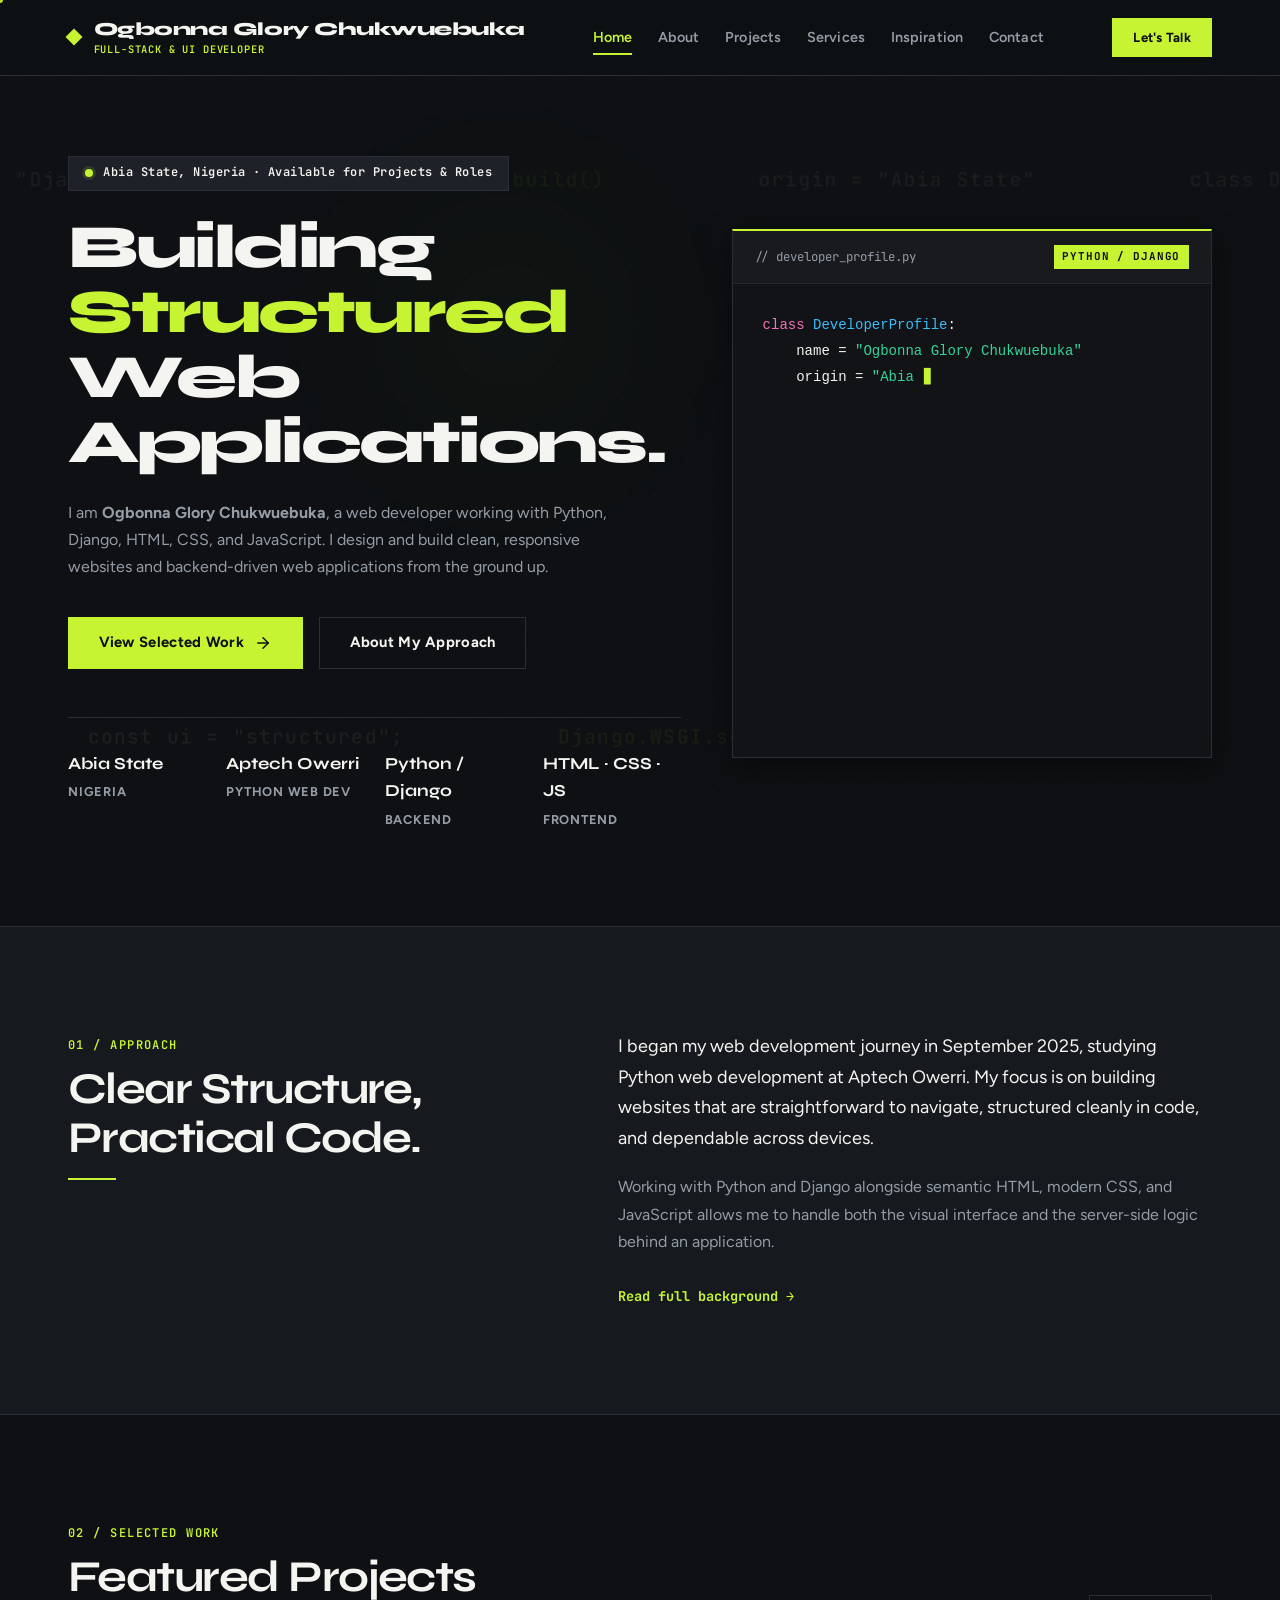
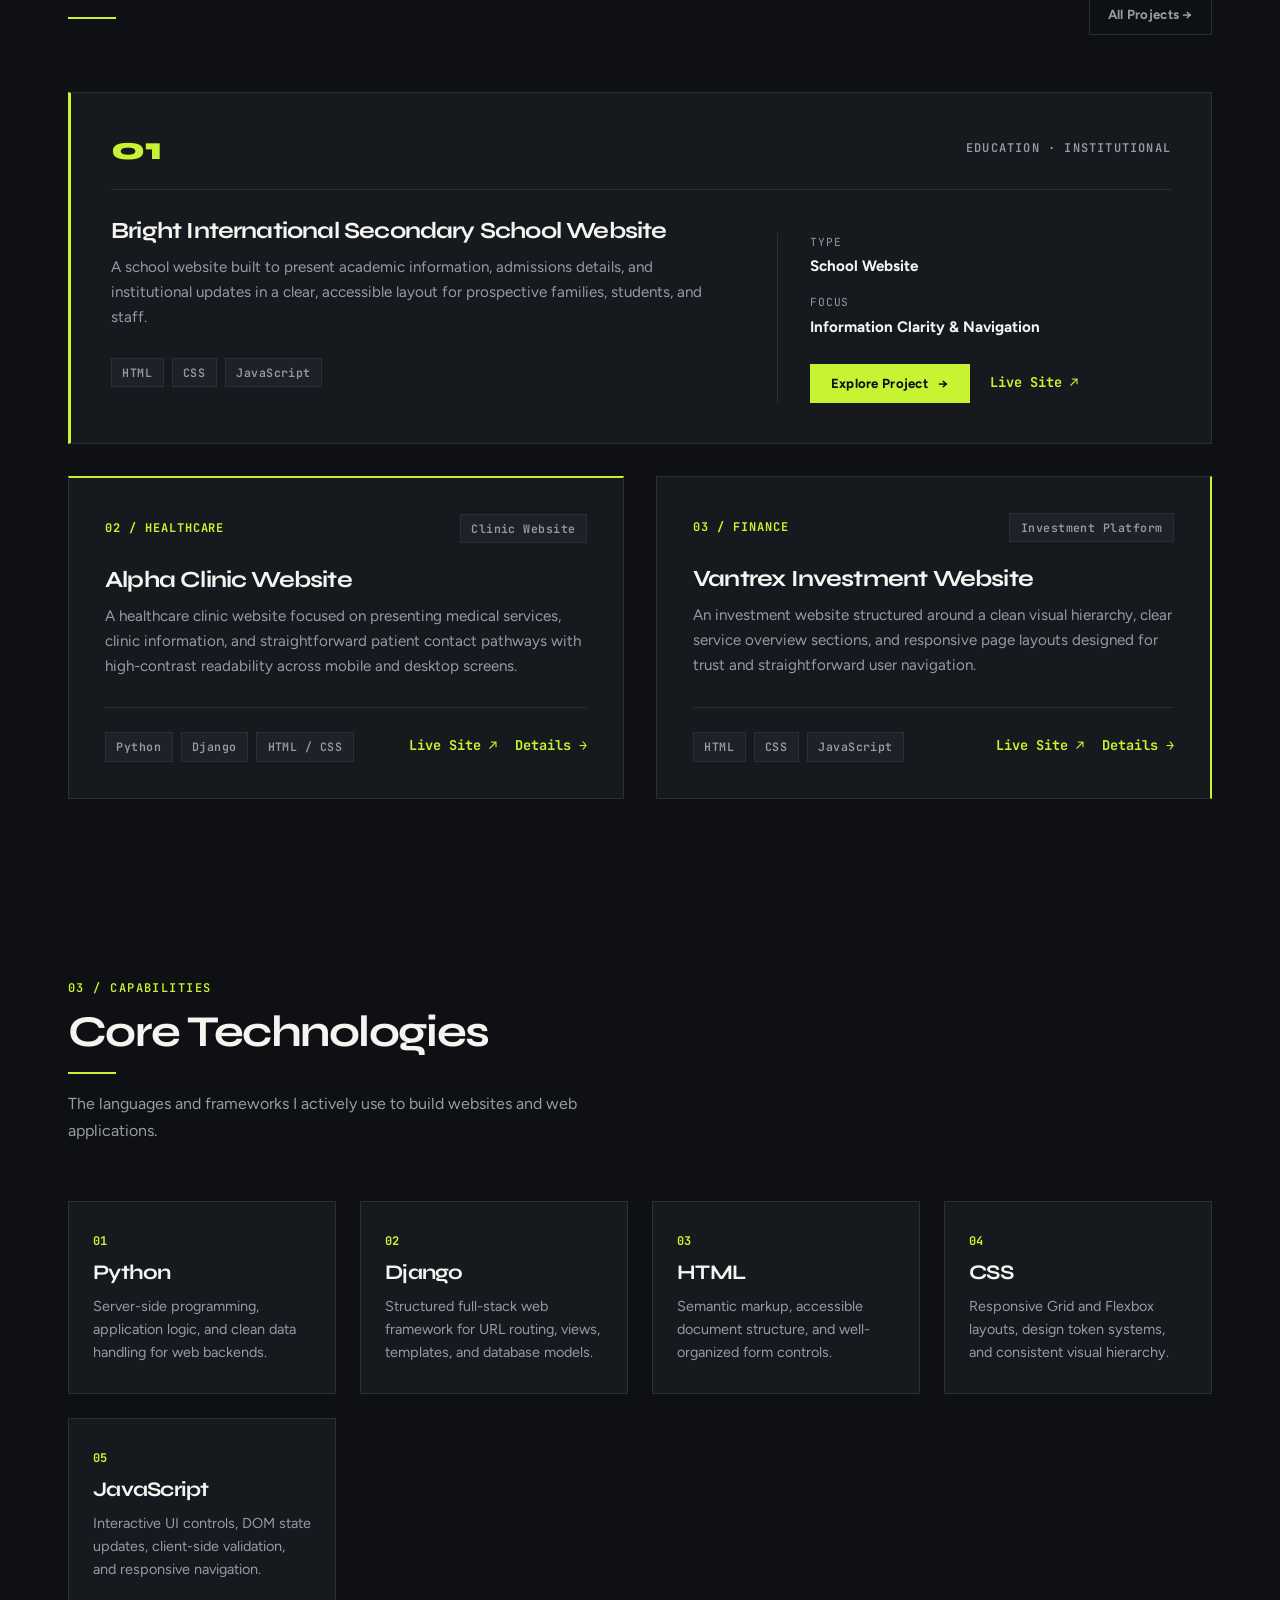
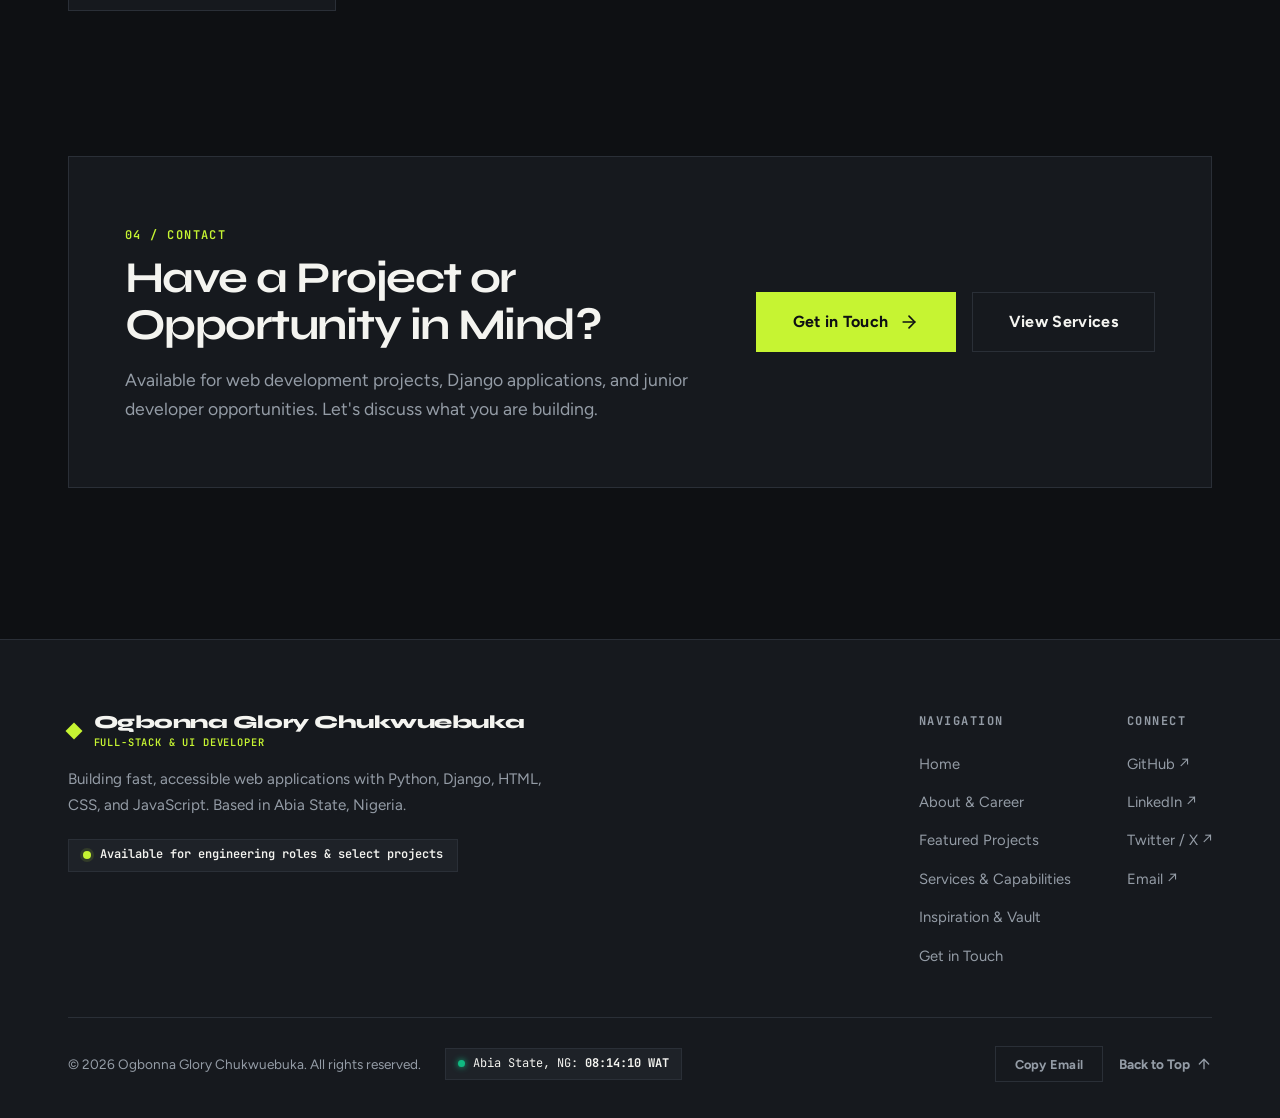
==== commit 88b29d07: "Link live GitHub Pages project sites across portfolio" ====
--- a/index.html
+++ b/index.html
@@ -176,10 +176,13 @@
                     <strong>Information Clarity &amp; Navigation</strong>
                   </div>
                 </div>
-                <div class="project-actions">
+                <div class="project-actions" style="display: flex; align-items: center; gap: 1.25rem; flex-wrap: wrap;">
                   <a href="projects.html" class="btn btn-ice-sm magnetic">
                     <span>Explore Project</span>
                     <span aria-hidden="true">&rarr;</span>
+                  </a>
+                  <a href="https://iamlegend-dotcom.github.io/bright-international-school/" target="_blank" rel="noopener noreferrer" class="editorial-link">
+                    Live Site &nearr;
                   </a>
                 </div>
               </div>
@@ -204,7 +207,10 @@
                   <span class="tag-badge">Django</span>
                   <span class="tag-badge">HTML / CSS</span>
                 </div>
-                <a href="projects.html" class="editorial-link">Details &rarr;</a>
+                <div style="display: flex; align-items: center; gap: 1.15rem; flex-wrap: wrap;">
+                  <a href="https://iamlegend-dotcom.github.io/alpha-clinic/" target="_blank" rel="noopener noreferrer" class="editorial-link">Live Site &nearr;</a>
+                  <a href="projects.html" class="editorial-link">Details &rarr;</a>
+                </div>
               </div>
             </article>
 
@@ -224,7 +230,10 @@
                   <span class="tag-badge">CSS</span>
                   <span class="tag-badge">JavaScript</span>
                 </div>
-                <a href="projects.html" class="editorial-link">Details &rarr;</a>
+                <div style="display: flex; align-items: center; gap: 1.15rem; flex-wrap: wrap;">
+                  <a href="https://iamlegend-dotcom.github.io/Vantrex-market/" target="_blank" rel="noopener noreferrer" class="editorial-link">Live Site &nearr;</a>
+                  <a href="projects.html" class="editorial-link">Details &rarr;</a>
+                </div>
               </div>
             </article>
           </div>
--- a/style.css
+++ b/style.css
@@ -179,9 +179,13 @@
   color: var(--text-primary);
   line-height: 1.65;
   transition: background-color 0.3s var(--ease-smooth), color 0.3s var(--ease-smooth);
-  overflow-x: hidden;
+  overflow-x: clip;
   position: relative;
   min-height: 100vh;
+}
+
+#site-header-root {
+  display: contents;
 }
 
 /* Subtle background grain simulation */
@@ -415,8 +419,19 @@
 }
 
 /* --------------------------------------------------------------------------
-   SIDEBAR DOCK MODE (When User Scrolls Down — Left-Hand Side Dock)
+   SIDEBAR DOCK MODE (Desktop Only — Left-Hand Side Dock When Scrolling)
    -------------------------------------------------------------------------- */
+@keyframes sideDockInLeft {
+  0% {
+    opacity: 0;
+    transform: translateY(-50%) translateX(-30px);
+  }
+  100% {
+    opacity: 1;
+    transform: translateY(-50%) translateX(0);
+  }
+}
+
 @media (min-width: 993px) {
   .site-header.docked-sidebar {
     position: fixed;
@@ -435,32 +450,10 @@
     animation: sideDockInLeft 0.3s var(--ease-smooth);
   }
 
-  @keyframes sideDockInLeft {
-    0% {
-      opacity: 0;
-      transform: translateY(-50%) translateX(-30px);
-    }
-    100% {
-      opacity: 1;
-      transform: translateY(-50%) translateX(0);
-    }
-  }
-
   /* Prevent left dock from overlapping page content on compact desktop screens */
   body:has(.site-header.docked-sidebar) main {
     padding-left: 0;
   }
-}
-
-@media (min-width: 993px) and (max-width: 1360px) {
-  .site-header.docked-sidebar {
-    left: 1rem;
-  }
-  body:has(.site-header.docked-sidebar) main {
-    padding-left: 4.5rem;
-    transition: padding-left 0.3s ease;
-  }
-}
 
   .site-header.docked-sidebar .container.nav-inner {
     flex-direction: column;
@@ -557,36 +550,54 @@
   }
 }
 
-/* Tablet & Mobile Floating Capsule when scrolling */
+@media (min-width: 993px) and (max-width: 1360px) {
+  .site-header.docked-sidebar {
+    left: 1rem;
+  }
+  body:has(.site-header.docked-sidebar) main {
+    padding-left: 4.5rem;
+    transition: padding-left 0.3s ease;
+  }
+}
+
+/* Tablet & Mobile: Fixed Top Navbar on Scroll (Full-Width Reading Space) */
 @media (max-width: 992px) {
+  body {
+    padding-top: var(--nav-height);
+  }
+
+  .site-header,
   .site-header.docked-sidebar {
     position: fixed;
-    top: 0.75rem;
-    left: 1rem;
-    right: 1rem;
-    width: auto;
-    height: 60px;
-    border-radius: var(--radius-card);
-    border: 1px solid var(--border);
-    box-shadow: var(--shadow-card);
+    top: 0;
+    left: 0;
+    right: 0;
+    width: 100%;
+    height: var(--nav-height);
+    border-radius: 0;
+    border-top: none;
+    border-left: none;
+    border-right: none;
+    border-bottom: 1px solid var(--border);
     background-color: var(--header-bg);
-  }
-
-  .site-header.docked-sidebar .nav-inner {
-    padding: 0 1rem;
+    backdrop-filter: blur(10px);
+    -webkit-backdrop-filter: blur(10px);
+    padding: 0;
+    z-index: 2500;
+  }
+
+  .site-header.scrolled,
+  .site-header.docked-sidebar.scrolled {
+    box-shadow: var(--shadow-soft);
+    border-bottom-color: var(--accent-border);
   }
 
   .site-header.docked-sidebar .nav-menu {
-    top: calc(0.75rem + 68px);
-    border-radius: var(--radius-card);
-    width: calc(100% - 2rem);
-    left: 1rem;
-    right: 1rem;
-    border: 1px solid var(--border-line);
-  }
-
-  .site-header.docked-sidebar + * {
-    margin-top: 0;
+    top: var(--nav-height);
+    left: 0;
+    right: 0;
+    width: 100%;
+    border-radius: 0;
   }
 }
 
@@ -2951,6 +2962,9 @@
 }
 
 .form-alert-actions {
+  display: flex;
+  flex-wrap: wrap;
+  gap: 0.65rem;
   margin-top: 0.35rem;
 }
 .form-alert.hidden {
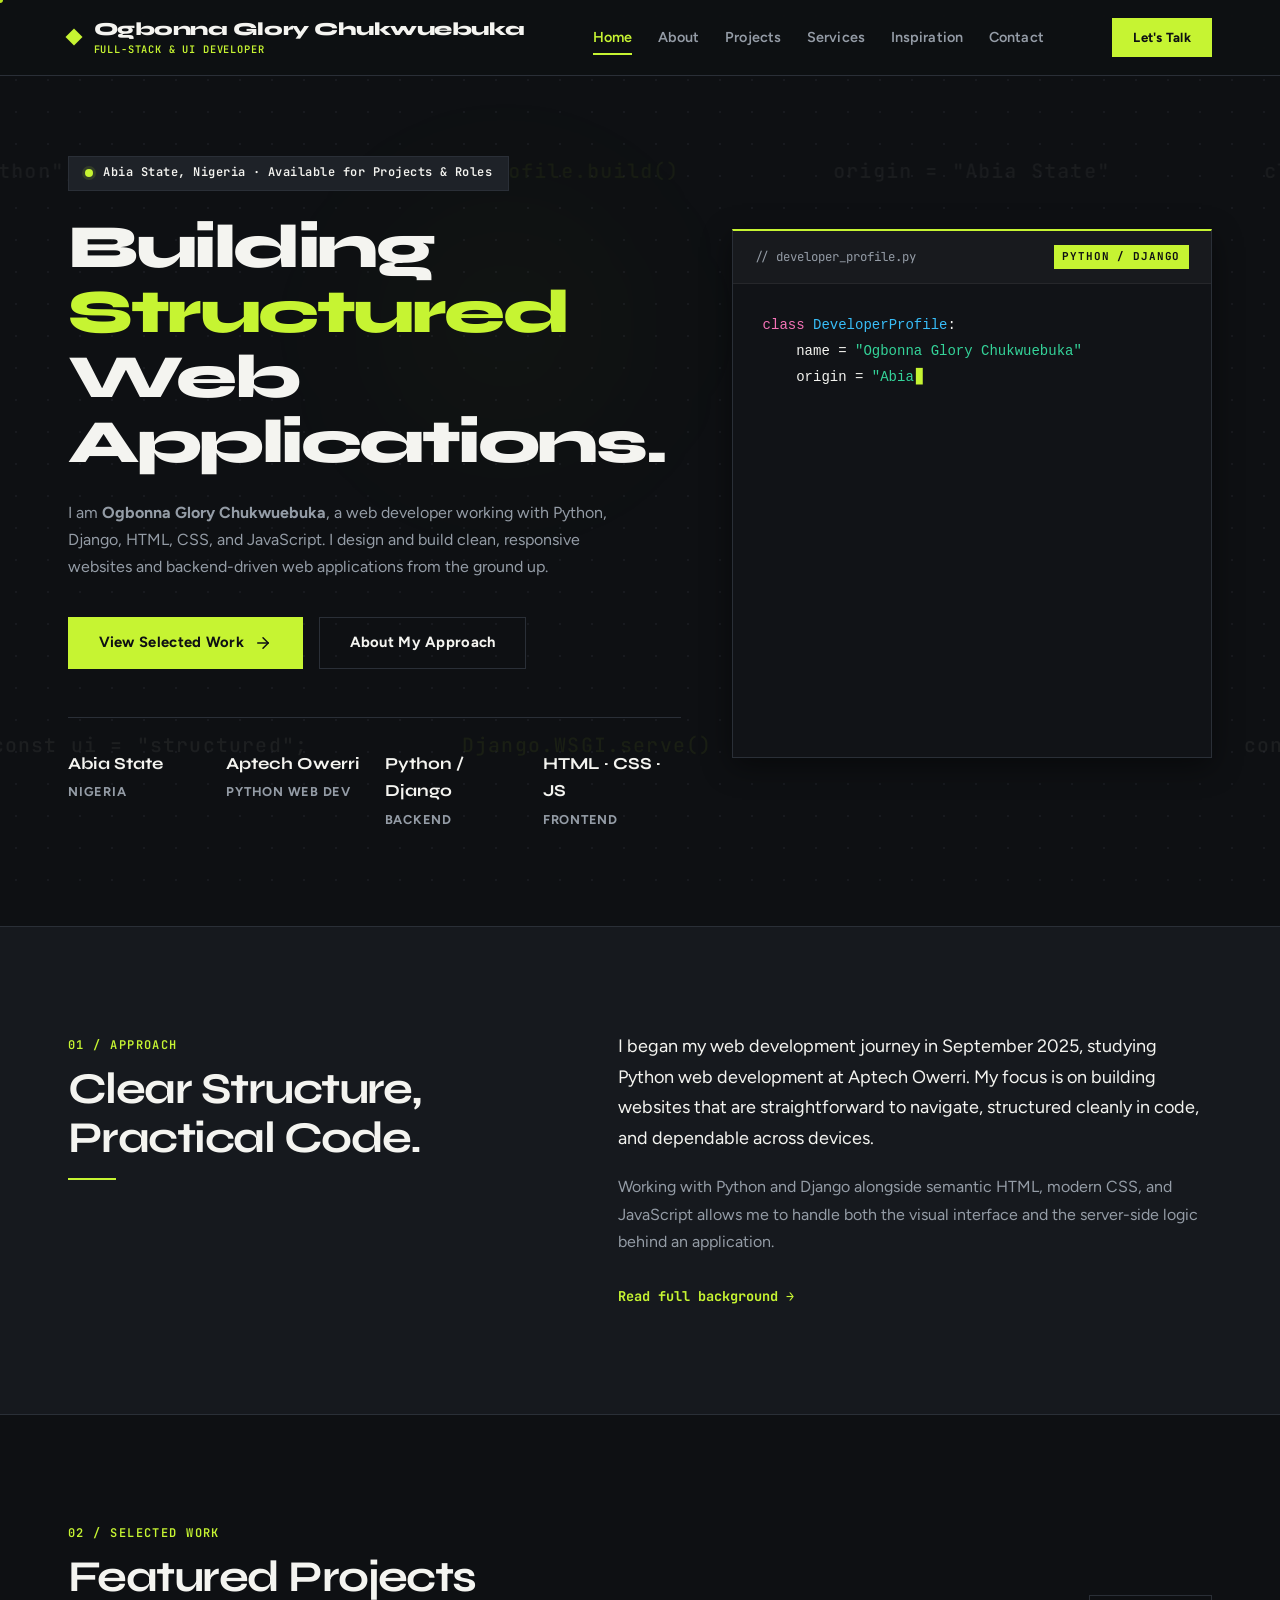
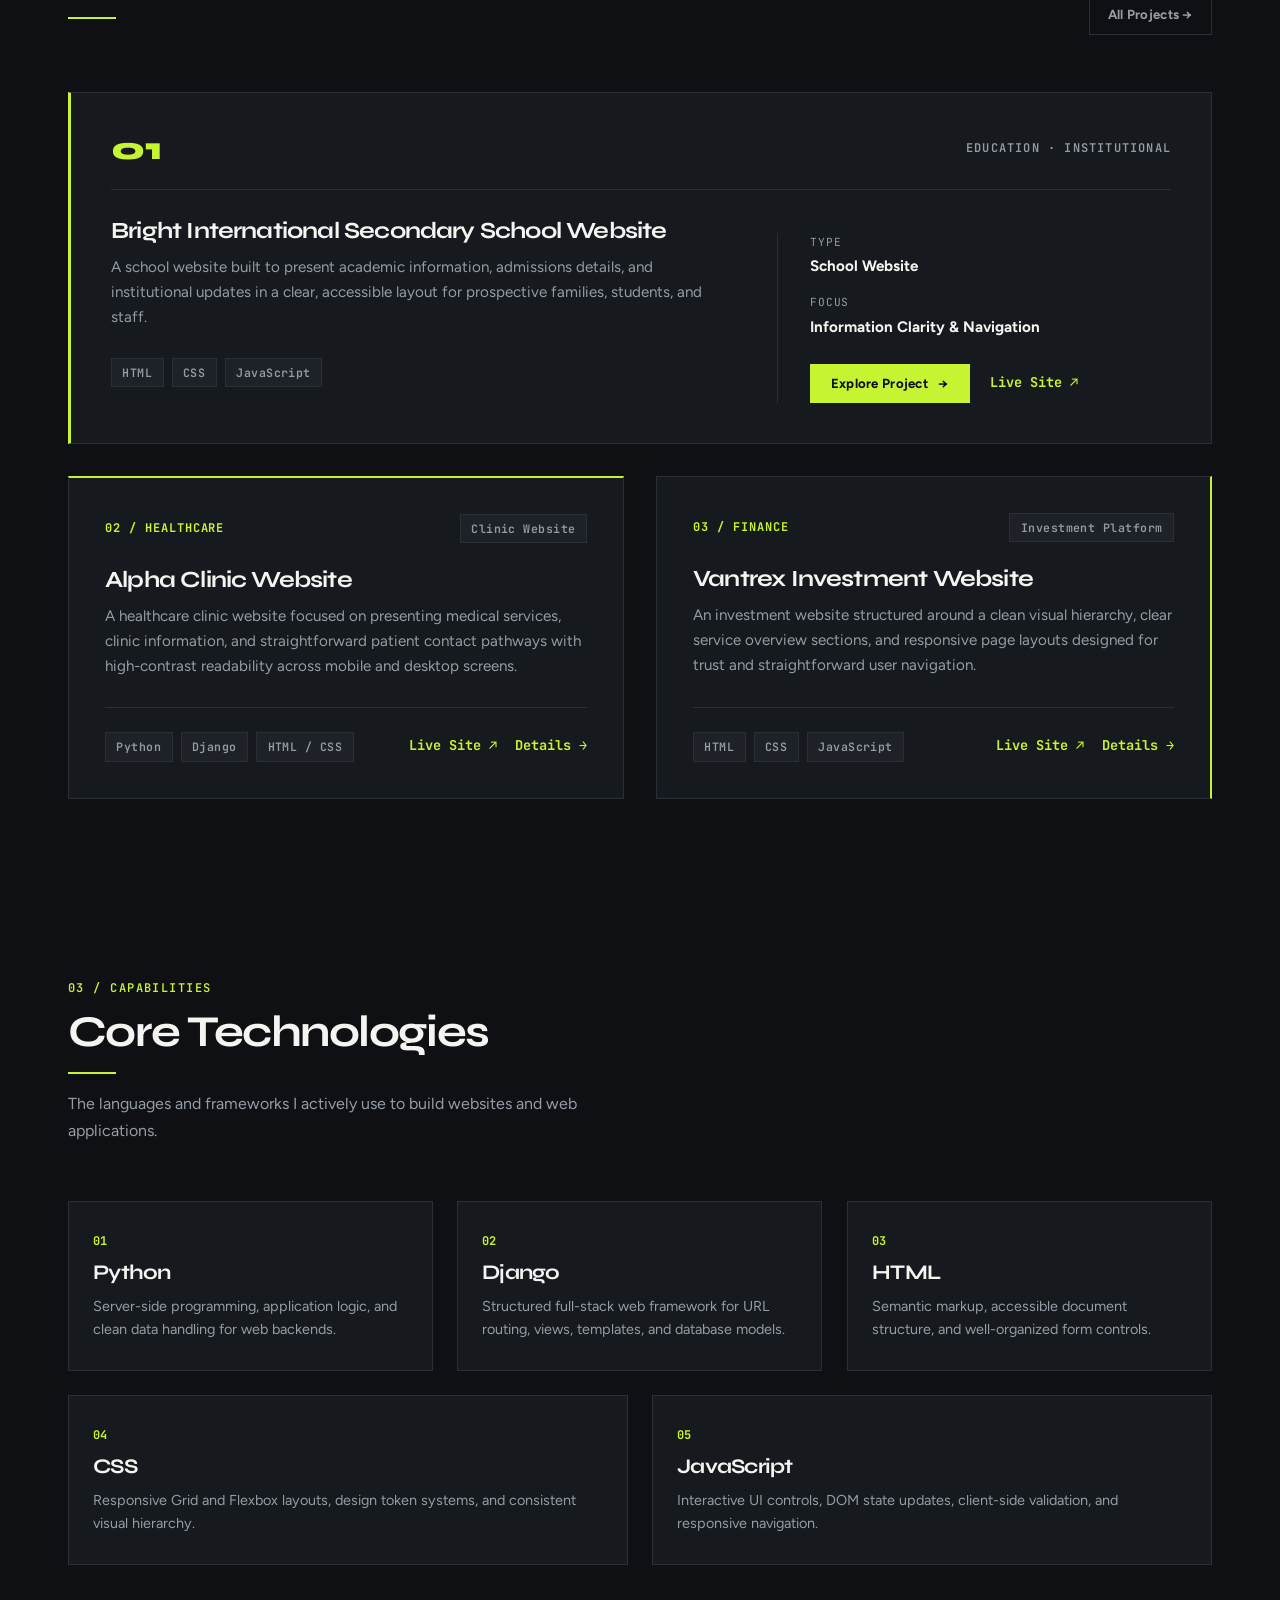
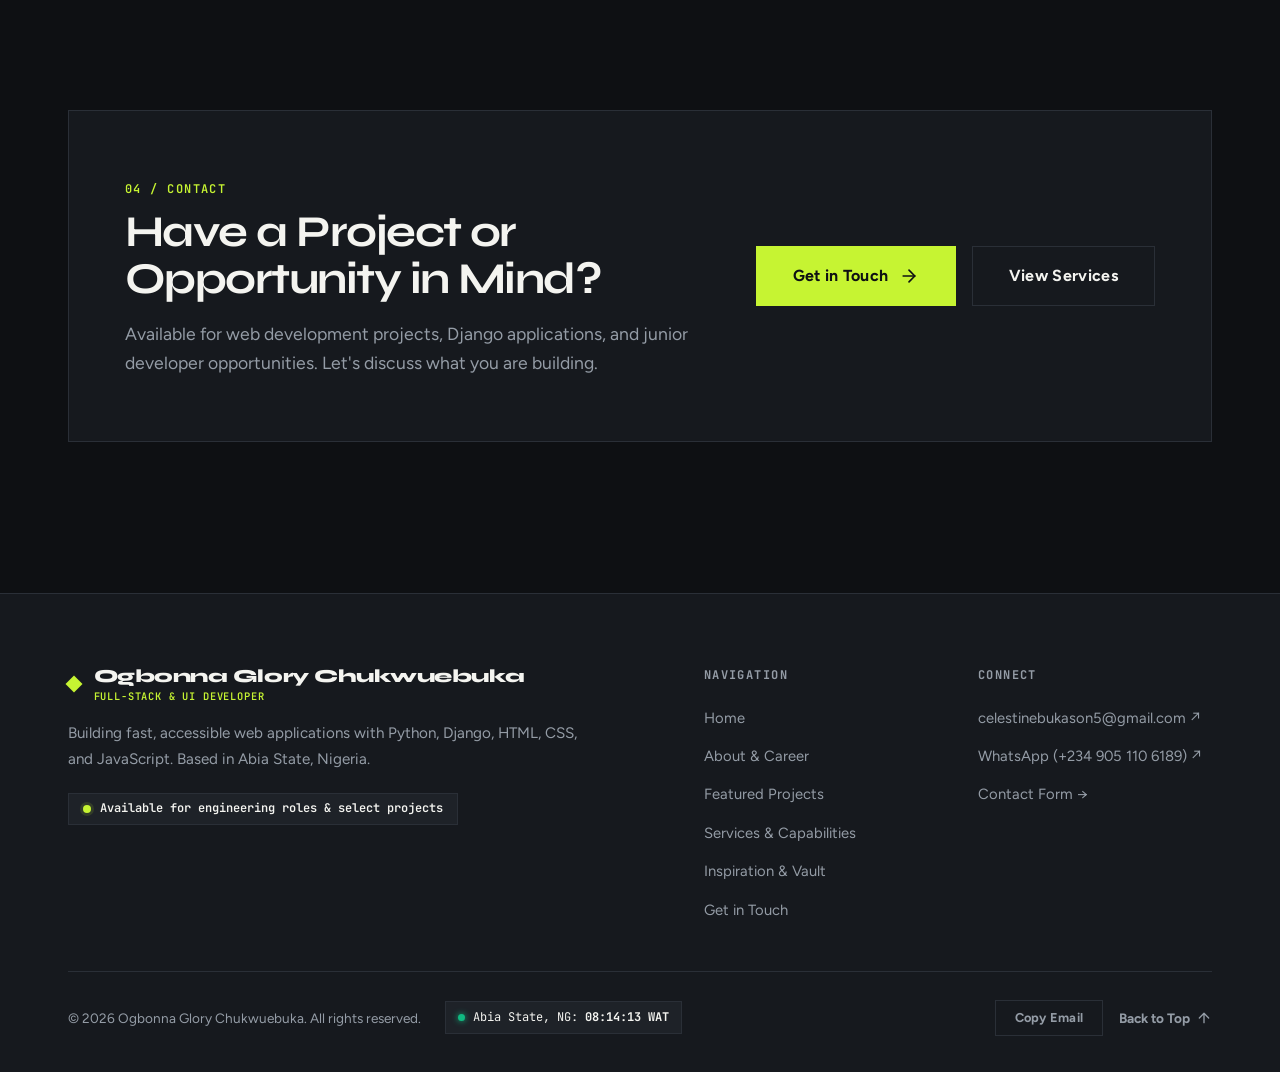
==== commit f0222b76: "Polish portfolio responsiveness and integrate WhatsApp" ====
--- a/index.html
+++ b/index.html
@@ -17,7 +17,7 @@
   <link rel="preconnect" href="https://fonts.gstatic.com" crossorigin>
   <link href="https://fonts.googleapis.com/css2?family=Figtree:ital,wght@0,300..900;1,300..900&family=JetBrains+Mono:wght@400;500;600&family=Syne:wght@600;700;800&display=swap" rel="stylesheet">
   
-  <link rel="stylesheet" href="style.css" />
+  <link rel="stylesheet" href="css/style.css" />
 </head>
 <body class="page-home">
   <!-- Skip to content for accessibility -->
@@ -317,7 +317,7 @@
   <div id="site-footer-root"></div>
 
   <!-- Shared Component Loader & Scripts -->
-  <script src="components.js"></script>
-  <script src="script.js"></script>
+  <script src="js/components.js"></script>
+  <script src="js/script.js"></script>
 </body>
 </html>
--- a/css/style.css
+++ b/css/style.css
@@ -0,0 +1,3556 @@
+/* ==========================================================================
+   GLORY EBUKA OGBONNA — SENIOR FRONTEND DEVELOPER & UI ENGINEER PORTFOLIO
+   Design System, Custom Typography, Multi-Page Layouts & Micro-Interactions
+   ========================================================================== */
+
+/* --------------------------------------------------------------------------
+   1. Design Tokens & Theme Variables
+   -------------------------------------------------------------------------- */
+:root,
+[data-theme="dark"] {
+  /* Brand Typography (Preserved) */
+  --font-display: "Syne", sans-serif;
+  --font-body: "Figtree", -apple-system, BlinkMacSystemFont, "Segoe UI", Roboto, sans-serif;
+  --font-code: "JetBrains Mono", monospace;
+
+  /* Color Palette — Dark Theme (Default: Charcoal, Ivory & Lime) */
+  --bg: #0E1013;
+  --surface: #16191E;
+  --surface-elevated: #1E2228;
+  --surface-hover: #252A32;
+  --border: #2A2F37;
+  --text: #F4F4F0;
+  --muted: #949CA6;
+  --accent: #C6F432;
+  --accent-ink: #0E1013;   /* text on accent buttons */
+  --accent-text: #C6F432;  /* accent used as text/links */
+
+  /* Derived Surface & Tint Variables */
+  --accent-subtle: rgba(198, 244, 50, 0.12);
+  --accent-faint: rgba(198, 244, 50, 0.05);
+  --accent-border: rgba(198, 244, 50, 0.28);
+  --accent-glow: rgba(198, 244, 50, 0.22);
+  --accent-glow-strong: rgba(198, 244, 50, 0.35);
+  --header-bg: rgba(14, 16, 19, 0.94);
+  --code-bg: #111317;
+  --code-text: #F4F4F0;
+
+  /* Feedback & Utility Colors */
+  --danger: #ef4444;
+  --warning: #f59e0b;
+  --success: #10b981;
+  --syntax-keyword: #f472b6;
+  --syntax-obj: #38bdf8;
+  --syntax-str: #34d399;
+  --syntax-bool: #60a5fa;
+  --syntax-func: #a78bfa;
+  --syntax-comment: #949CA6;
+
+  /* Legacy Compatibility Aliases */
+  --bg-main: var(--bg);
+  --bg-surface: var(--surface);
+  --bg-surface-elevated: var(--surface-elevated);
+  --glass-bg: var(--surface);
+  --glass-border: var(--border);
+  --glass-hover-border: var(--accent-border);
+  --text-primary: var(--text);
+  --text-secondary: var(--muted);
+  --text-muted: var(--muted);
+  --border-line: var(--border);
+  --ice: var(--accent-text);
+  --ice-bright: var(--accent);
+  --ice-glow: var(--accent-glow);
+  --ice-subtle: var(--accent-subtle);
+  --ice-border: var(--accent-border);
+  --accent-gradient-stop: #d4f85e;
+  --ice-gradient: linear-gradient(135deg, var(--accent) 0%, var(--accent-text) 100%);
+  --ice-strong: var(--accent-text);
+  --ice-faint: var(--accent-faint);
+
+  /* Restrained Architectural Elevation */
+  --shadow-soft: 0 4px 16px rgba(0, 0, 0, 0.35);
+  --shadow-card: 0 8px 28px rgba(0, 0, 0, 0.45);
+  --shadow-ice: 0 4px 18px rgba(198, 244, 50, 0.14);
+  --shadow-glow: 0 0 24px rgba(198, 244, 50, 0.15);
+
+  /* Sharp Architectural Geometry */
+  --radius-none: 0px;
+  --radius-card: 0px;
+  --radius-btn: 0px;
+  --radius-tag: 0px;
+  --radius-md: 2px;
+  --radius-sm: 2px;
+  --radius-pill: 2px;
+  --radius-circle: 50%;
+
+  /* 8px Modular Spacing System */
+  --space-1: 4px;
+  --space-2: 8px;
+  --space-3: 16px;
+  --space-4: 24px;
+  --space-5: 32px;
+  --space-6: 48px;
+  --space-7: 64px;
+  --space-8: 96px;
+  --space-9: 128px;
+
+  --nav-height: 76px;
+  --ease-smooth: cubic-bezier(0.16, 1, 0.3, 1);
+  --ease-bounce: cubic-bezier(0.16, 1, 0.3, 1);
+  --transition-fast: 0.18s ease;
+}
+
+[data-theme="light"] {
+  --bg: #F9F8F5;
+  --surface: #FFFFFF;
+  --surface-elevated: #F0EFEA;
+  --surface-hover: #E7E5DF;
+  --border: #E2DFD7;
+  --text: #14171A;
+  --muted: #636A73;
+  --accent: #B5E61D;
+  --accent-ink: #14171A;
+  --accent-text: #4F7A00;  /* darker lime so links pass contrast on light */
+
+  --accent-subtle: rgba(181, 230, 29, 0.18);
+  --accent-faint: rgba(181, 230, 29, 0.08);
+  --accent-border: rgba(79, 122, 0, 0.35);
+  --accent-glow: rgba(181, 230, 29, 0.25);
+  --accent-glow-strong: rgba(79, 122, 0, 0.35);
+  --header-bg: rgba(249, 248, 245, 0.94);
+  --code-bg: #14171A;
+  --code-text: #F4F4F0;
+
+  --danger: #dc2626;
+  --warning: #d97706;
+  --success: #059669;
+  --syntax-keyword: #f472b6;
+  --syntax-obj: #38bdf8;
+  --syntax-str: #34d399;
+  --syntax-bool: #60a5fa;
+  --syntax-func: #a78bfa;
+  --syntax-comment: #949CA6;
+
+  --bg-main: var(--bg);
+  --bg-surface: var(--surface);
+  --bg-surface-elevated: var(--surface-elevated);
+  --glass-bg: var(--surface);
+  --glass-border: var(--border);
+  --glass-hover-border: var(--accent-border);
+  --text-primary: var(--text);
+  --text-secondary: var(--muted);
+  --text-muted: var(--muted);
+  --border-line: var(--border);
+  --ice: var(--accent-text);
+  --ice-bright: var(--accent);
+  --ice-glow: var(--accent-glow);
+  --ice-subtle: var(--accent-subtle);
+  --ice-border: var(--accent-border);
+  --accent-gradient-stop: #4F7A00;
+  --ice-gradient: linear-gradient(135deg, var(--accent) 0%, var(--accent-text) 100%);
+  --ice-strong: var(--accent-text);
+  --ice-faint: var(--accent-faint);
+
+  --shadow-soft: 0 4px 16px rgba(20, 23, 26, 0.04);
+  --shadow-card: 0 8px 28px rgba(20, 23, 26, 0.06);
+  --shadow-ice: 0 4px 18px rgba(79, 122, 0, 0.14);
+  --shadow-glow: 0 0 24px rgba(181, 230, 29, 0.18);
+}
+
+/* --------------------------------------------------------------------------
+   2. Reset & Base Typography
+   -------------------------------------------------------------------------- */
+*, *::before, *::after {
+  box-sizing: border-box;
+  margin: 0;
+  padding: 0;
+}
+
+html {
+  scroll-behavior: smooth;
+  scroll-padding-top: calc(var(--nav-height) + 24px);
+  -webkit-font-smoothing: antialiased;
+  -moz-osx-font-smoothing: grayscale;
+}
+
+body {
+  font-family: var(--font-body);
+  background-color: var(--bg-main);
+  color: var(--text-primary);
+  line-height: 1.65;
+  transition: background-color 0.3s var(--ease-smooth), color 0.3s var(--ease-smooth);
+  overflow-x: clip;
+  position: relative;
+  min-height: 100vh;
+}
+
+#site-header-root {
+  display: contents;
+}
+
+/* Subtle background grain simulation */
+body::before {
+  content: "";
+  position: fixed;
+  top: 0;
+  left: 0;
+  width: 100vw;
+  height: 100vh;
+  background-image: radial-gradient(var(--border-line) 1px, transparent 1px);
+  background-size: 32px 32px;
+  pointer-events: none;
+  z-index: -2;
+  opacity: 0.35;
+}
+
+/* Fixed Global Scroll-Linked Reverse-Parallax Code Backdrop */
+.ambient-code-backdrop {
+  position: fixed;
+  inset: 0;
+  z-index: -1;
+  pointer-events: none;
+  overflow: hidden;
+  display: flex;
+  flex-direction: column;
+  justify-content: space-between;
+  padding: 15vh 0 13vh 0;
+  user-select: none;
+}
+
+.ambient-code-track {
+  width: 100%;
+  overflow: visible;
+  font-family: var(--font-code);
+  font-weight: 500;
+  font-size: clamp(0.95rem, 1.55vw, 1.35rem);
+  letter-spacing: 0.06em;
+  line-height: 1.4;
+  white-space: nowrap;
+  color: var(--text);
+  opacity: 0.055;
+  will-change: transform;
+}
+
+.ambient-code-track.track-reverse {
+  opacity: 0.065;
+}
+
+.ambient-code-stream {
+  display: inline-flex;
+  align-items: center;
+  transform: translate3d(-15%, 0, 0);
+}
+
+.ambient-spacer {
+  display: inline-block;
+  width: clamp(5rem, 12vw, 11rem);
+  flex-shrink: 0;
+}
+
+.ambient-code-track .code-accent {
+  color: var(--accent);
+}
+
+@media (prefers-reduced-motion: reduce) {
+  .ambient-code-track {
+    transform: none !important;
+  }
+}
+
+h1, h2, h3, h4, h5, h6 {
+  font-family: var(--font-display);
+  font-weight: 700;
+  line-height: 1.08;
+  letter-spacing: -0.035em;
+  color: var(--text-primary);
+}
+
+a {
+  color: inherit;
+  text-decoration: none;
+  transition: color var(--transition-fast), border-color var(--transition-fast);
+}
+
+img, svg {
+  display: block;
+  max-width: 100%;
+}
+
+button, input, textarea, select {
+  font-family: inherit;
+  font-size: inherit;
+}
+
+/* Accessibility Focus Ring */
+:focus-visible {
+  outline: 2px solid var(--accent);
+  outline-offset: 4px;
+}
+
+.skip-link {
+  position: absolute;
+  top: -100px;
+  left: 1.5rem;
+  background: var(--accent);
+  color: var(--accent-ink);
+  padding: 0.6rem 1.25rem;
+  border-radius: var(--radius-sm);
+  font-weight: 700;
+  z-index: 9999;
+  transition: top 0.2s ease;
+}
+.skip-link:focus {
+  top: 1.5rem;
+}
+
+/* --------------------------------------------------------------------------
+   3. Custom Cursor & Page Transition Overlay
+   -------------------------------------------------------------------------- */
+@media (hover: hover) and (pointer: fine) {
+  body.has-custom-cursor {
+    cursor: none;
+  }
+  body.has-custom-cursor a,
+  body.has-custom-cursor button,
+  body.has-custom-cursor input,
+  body.has-custom-cursor textarea,
+  body.has-custom-cursor [role="button"] {
+    cursor: none;
+  }
+
+  .custom-cursor {
+    position: fixed;
+    top: 0;
+    left: 0;
+    width: 6px;
+    height: 6px;
+    background-color: var(--accent);
+    border-radius: 50%;
+    pointer-events: none;
+    z-index: 10000;
+    transform: translate(-50%, -50%);
+    transition: opacity 0.2s ease, transform 0.1s ease;
+    mix-blend-mode: difference;
+  }
+
+  .cursor-follower {
+    position: fixed;
+    top: 0;
+    left: 0;
+    width: 28px;
+    height: 28px;
+    border: 1px solid var(--accent-border);
+    border-radius: 0px;
+    pointer-events: none;
+    z-index: 9999;
+    transform: translate(-50%, -50%);
+    transition: width 0.2s var(--ease-smooth), height 0.2s var(--ease-smooth), border-color 0.2s ease, background-color 0.2s ease;
+  }
+
+  .cursor-follower.hovered {
+    width: 44px;
+    height: 44px;
+    background-color: var(--accent-faint);
+    border-color: var(--accent);
+  }
+}
+
+@media (hover: none) or (pointer: coarse) {
+  .custom-cursor,
+  .cursor-follower {
+    display: none !important;
+  }
+}
+
+/* Page Transition Overlay */
+.page-transition-overlay {
+  position: fixed;
+  top: 0;
+  left: 0;
+  width: 100%;
+  height: 100%;
+  background: var(--bg-main);
+  z-index: 9998;
+  pointer-events: none;
+  opacity: 0;
+  transition: opacity 0.35s var(--ease-smooth);
+}
+.page-transition-overlay.active {
+  opacity: 1;
+  pointer-events: all;
+}
+
+/* --------------------------------------------------------------------------
+   4. Reading / Scroll Progress Bar
+   -------------------------------------------------------------------------- */
+.nav-progress {
+  position: fixed;
+  top: 0;
+  left: 0;
+  height: 2px;
+  width: 0%;
+  z-index: 3000;
+  background: var(--accent);
+  pointer-events: none;
+  transition: width 0.08s linear;
+}
+
+/* --------------------------------------------------------------------------
+   5. Site Header & Floating Navigation
+   -------------------------------------------------------------------------- */
+.site-header {
+  position: sticky;
+  top: 0;
+  left: 0;
+  width: 100%;
+  height: var(--nav-height);
+  background-color: var(--header-bg);
+  border-bottom: 1px solid var(--border);
+  z-index: 2000;
+  transition: transform 0.3s var(--ease-smooth), background-color 0.3s ease, border-color 0.3s ease, box-shadow 0.3s ease;
+}
+
+.site-header.scrolled {
+  box-shadow: var(--shadow-soft);
+}
+
+.nav-link .nav-icon {
+  display: none;
+}
+
+/* --------------------------------------------------------------------------
+   SIDEBAR DOCK MODE (Desktop Only — Left-Hand Side Dock When Scrolling)
+   -------------------------------------------------------------------------- */
+@keyframes sideDockInLeft {
+  0% {
+    opacity: 0;
+    transform: translateY(-50%) translateX(-30px);
+  }
+  100% {
+    opacity: 1;
+    transform: translateY(-50%) translateX(0);
+  }
+}
+
+@media (min-width: 1361px) {
+  .site-header.docked-sidebar {
+    position: fixed;
+    top: 50%;
+    left: 1.5rem;
+    right: auto;
+    width: auto;
+    height: auto;
+    transform: translateY(-50%);
+    background-color: var(--surface);
+    border: 1px solid var(--border);
+    border-radius: var(--radius-card);
+    box-shadow: var(--shadow-card);
+    padding: 1rem 0.5rem;
+    z-index: 3000;
+    animation: sideDockInLeft 0.3s var(--ease-smooth);
+  }
+
+  .site-header.docked-sidebar .container.nav-inner {
+    flex-direction: column;
+    padding: 0;
+    gap: 1.25rem;
+    height: auto;
+  }
+
+  .site-header.docked-sidebar .brand {
+    padding: 0.35rem 0;
+  }
+
+  .site-header.docked-sidebar .brand-text {
+    display: none;
+  }
+
+  .site-header.docked-sidebar .brand-mark {
+    width: 16px;
+    height: 16px;
+  }
+
+  .site-header.docked-sidebar .nav-list {
+    flex-direction: column;
+    gap: 0.5rem;
+  }
+
+  .site-header.docked-sidebar .nav-link {
+    display: flex;
+    align-items: center;
+    justify-content: center;
+    width: 40px;
+    height: 40px;
+    border-radius: var(--radius-sm);
+    padding: 0;
+    color: var(--text-secondary);
+    position: relative;
+    transition: all 0.2s var(--ease-smooth);
+  }
+
+  .site-header.docked-sidebar .nav-link .nav-icon {
+    display: flex;
+    align-items: center;
+    justify-content: center;
+  }
+
+  /* Tooltip flies out to the RIGHT since dock is on the LEFT */
+  .site-header.docked-sidebar .nav-link .nav-text {
+    position: absolute;
+    left: 52px;
+    right: auto;
+    background: var(--surface-elevated);
+    color: var(--text-primary);
+    font-family: var(--font-code);
+    font-size: 0.75rem;
+    font-weight: 600;
+    letter-spacing: 0.04em;
+    padding: 0.35rem 0.75rem;
+    border-radius: var(--radius-sm);
+    border: 1px solid var(--border);
+    box-shadow: var(--shadow-soft);
+    opacity: 0;
+    pointer-events: none;
+    transform: translateX(-6px);
+    transition: all 0.2s ease;
+    white-space: nowrap;
+  }
+
+  .site-header.docked-sidebar .nav-link:hover .nav-text {
+    opacity: 1;
+    transform: translateX(0);
+  }
+
+  .site-header.docked-sidebar .nav-link:hover {
+    color: var(--accent-text);
+    background: var(--accent-faint);
+  }
+
+  .site-header.docked-sidebar .nav-link.active {
+    background: var(--accent);
+    color: var(--accent-ink);
+  }
+
+  .site-header.docked-sidebar .nav-link.active::after {
+    display: none;
+  }
+
+  .site-header.docked-sidebar .nav-actions {
+    flex-direction: column;
+    gap: 0.5rem;
+  }
+
+  .site-header.docked-sidebar .nav-cta {
+    display: none;
+  }
+}
+
+/* Tablet & Mobile: Fixed Top Navbar on Scroll (Full-Width Reading Space) */
+@media (max-width: 992px) {
+  body {
+    padding-top: var(--nav-height);
+  }
+
+  .site-header,
+  .site-header.docked-sidebar {
+    position: fixed;
+    top: 0;
+    left: 0;
+    right: 0;
+    width: 100%;
+    height: var(--nav-height);
+    border-radius: 0;
+    border-top: none;
+    border-left: none;
+    border-right: none;
+    border-bottom: 1px solid var(--border);
+    background-color: var(--header-bg);
+    backdrop-filter: blur(10px);
+    -webkit-backdrop-filter: blur(10px);
+    padding: 0;
+    z-index: 2500;
+  }
+
+  .site-header.scrolled,
+  .site-header.docked-sidebar.scrolled {
+    box-shadow: var(--shadow-soft);
+    border-bottom-color: var(--accent-border);
+  }
+
+  .site-header.docked-sidebar .nav-menu {
+    top: var(--nav-height);
+    left: 0;
+    right: 0;
+    width: 100%;
+    border-radius: 0;
+  }
+}
+
+.container {
+  width: 100%;
+  max-width: 1200px;
+  margin: 0 auto;
+  padding-left: 1.75rem;
+  padding-right: 1.75rem;
+}
+
+.nav-inner {
+  display: flex;
+  align-items: center;
+  justify-content: space-between;
+  gap: clamp(2rem, 3.5vw, 4rem);
+  height: 100%;
+}
+
+.brand {
+  display: flex;
+  align-items: center;
+  gap: 0.85rem;
+  flex-shrink: 0;
+}
+
+.brand-mark {
+  width: 12px;
+  height: 12px;
+  border-radius: 0px;
+  background: var(--accent);
+  transform: rotate(45deg);
+  flex-shrink: 0;
+  transition: transform 0.3s var(--ease-smooth);
+}
+
+.brand:hover .brand-mark {
+  transform: rotate(135deg);
+}
+
+.brand-text {
+  font-family: var(--font-display);
+  font-size: 1.15rem;
+  font-weight: 800;
+  letter-spacing: -0.025em;
+  color: var(--text-primary);
+  display: flex;
+  flex-direction: column;
+  line-height: 1.15;
+}
+
+.brand-subtitle {
+  font-family: var(--font-code);
+  font-size: 0.65rem;
+  font-weight: 600;
+  letter-spacing: 0.08em;
+  text-transform: uppercase;
+  color: var(--accent-text);
+  margin-top: 3px;
+}
+
+.nav-list {
+  display: flex;
+  align-items: center;
+  gap: clamp(1.15rem, 2vw, 2rem);
+  list-style: none;
+}
+
+.nav-link {
+  font-size: 0.9rem;
+  font-weight: 600;
+  letter-spacing: 0.01em;
+  color: var(--muted);
+  position: relative;
+  padding: 0.45rem 0;
+  white-space: nowrap;
+}
+
+.nav-link:hover {
+  color: var(--text);
+}
+
+.nav-link.active {
+  color: var(--accent-text);
+}
+
+.nav-link.active::after {
+  content: '';
+  position: absolute;
+  bottom: -2px;
+  left: 0;
+  width: 100%;
+  height: 2px;
+  background: var(--accent);
+  border-radius: 0px;
+}
+
+.nav-actions {
+  display: flex;
+  align-items: center;
+  gap: 0.85rem;
+  flex-shrink: 0;
+}
+
+/* --------------------------------------------------------------------------
+   6. Buttons & UI Controls
+   -------------------------------------------------------------------------- */
+.btn {
+  display: inline-flex;
+  align-items: center;
+  justify-content: center;
+  gap: 0.65rem;
+  min-height: 44px;
+  font-family: var(--font-body);
+  font-weight: 700;
+  font-size: 0.925rem;
+  letter-spacing: 0.02em;
+  border-radius: var(--radius-btn);
+  cursor: pointer;
+  transition: all 0.2s var(--ease-smooth);
+  border: 1px solid transparent;
+  white-space: nowrap;
+}
+
+.btn:disabled,
+button:disabled {
+  opacity: 0.45;
+  cursor: not-allowed;
+  transform: none !important;
+  pointer-events: none;
+}
+
+.btn-ice {
+  background: var(--accent);
+  color: var(--accent-ink) !important;
+  border-color: var(--accent);
+  padding: 0.8rem 1.85rem;
+}
+
+.btn-ice:active {
+  transform: translateY(0);
+}
+
+.btn-ice-sm {
+  background: var(--accent);
+  color: var(--accent-ink) !important;
+  border-color: var(--accent);
+  min-height: 36px;
+  padding: 0.5rem 1.25rem;
+  font-size: 0.825rem;
+}
+
+.btn-ghost {
+  background: transparent;
+  border: 1px solid var(--border);
+  color: var(--text);
+  padding: 0.8rem 1.85rem;
+}
+
+.btn-ghost:active {
+  transform: translateY(0);
+}
+
+.btn-ghost-sm {
+  background: transparent;
+  border: 1px solid var(--border);
+  color: var(--muted);
+  min-height: 36px;
+  padding: 0.5rem 1.15rem;
+  font-size: 0.825rem;
+}
+
+@media (hover: hover) and (pointer: fine) {
+  .btn-ice:hover,
+  .btn-ice-sm:hover {
+    transform: translateY(-2px);
+    filter: brightness(0.95);
+    box-shadow: var(--shadow-soft);
+  }
+
+  .btn-ghost:hover,
+  .btn-ghost-sm:hover {
+    border-color: var(--accent);
+    color: var(--accent-text);
+    background: var(--accent-faint);
+    transform: translateY(-2px);
+  }
+}
+
+.btn-lg {
+  padding: 1rem 2.25rem;
+  font-size: 1rem;
+}
+
+.btn-block {
+  width: 100%;
+}
+
+/* Icon Buttons (Theme toggle, hamburger) */
+.icon-btn {
+  min-width: 42px;
+  min-height: 42px;
+  width: 42px;
+  height: 42px;
+  border-radius: var(--radius-sm);
+  background: var(--surface);
+  border: 1px solid var(--border);
+  color: var(--text-primary);
+  display: flex;
+  align-items: center;
+  justify-content: center;
+  cursor: pointer;
+  transition: all 0.2s ease;
+}
+
+@media (hover: hover) and (pointer: fine) {
+  .icon-btn:hover {
+    border-color: var(--accent);
+    color: var(--accent-text);
+    background: var(--surface-elevated);
+    transform: translateY(-1px);
+  }
+}
+
+.hamburger {
+  display: none;
+  flex-direction: column;
+  justify-content: center;
+  gap: 5px;
+}
+
+.mobile-menu-actions {
+  display: none;
+}
+
+.hamburger-bar {
+  width: 18px;
+  height: 2px;
+  background-color: currentColor;
+  border-radius: var(--radius-pill);
+  transition: transform 0.25s ease, opacity 0.25s ease;
+}
+
+.hamburger.open .hamburger-bar:nth-child(1) {
+  transform: translateY(7px) rotate(45deg);
+}
+.hamburger.open .hamburger-bar:nth-child(2) {
+  opacity: 0;
+}
+.hamburger.open .hamburger-bar:nth-child(3) {
+  transform: translateY(-7px) rotate(-45deg);
+}
+
+/* --------------------------------------------------------------------------
+   7. Card Spotlight, Architectural Surfaces & Bento Styles
+   -------------------------------------------------------------------------- */
+.glass-card {
+  background: var(--surface);
+  border: 1px solid var(--border);
+  border-radius: var(--radius-card);
+  transition: border-color 0.25s var(--ease-smooth), transform 0.25s var(--ease-smooth), box-shadow 0.25s var(--ease-smooth);
+  position: relative;
+  overflow: hidden;
+}
+
+.glass-card:hover {
+  border-color: var(--accent-border);
+  box-shadow: var(--shadow-soft);
+}
+
+/* Spotlight Card effect — Subtle editorial sheen */
+.spotlight-card {
+  position: relative;
+}
+.spotlight-card::before {
+  content: "";
+  position: absolute;
+  top: 0;
+  left: 0;
+  right: 0;
+  bottom: 0;
+  border-radius: inherit;
+  background: radial-gradient(
+    450px circle at var(--mouse-x, 50%) var(--mouse-y, 50%),
+    var(--accent-subtle),
+    transparent 60%
+  );
+  opacity: 0;
+  transition: opacity 0.35s ease;
+  pointer-events: none;
+  z-index: 1;
+}
+.spotlight-card:hover::before {
+  opacity: 0.25;
+}
+
+/* Typography Helpers */
+.eyebrow {
+  display: inline-block;
+  font-family: var(--font-code);
+  font-size: 0.75rem;
+  font-weight: 600;
+  letter-spacing: 0.12em;
+  text-transform: uppercase;
+  color: var(--accent-text);
+  margin-bottom: var(--space-2);
+}
+
+.section-title {
+  font-size: clamp(1.85rem, 4.5vw, 2.75rem);
+  font-weight: 700;
+  color: var(--text-primary);
+  line-height: 1.12;
+  letter-spacing: -0.035em;
+  overflow-wrap: break-word;
+}
+
+.gradient-text {
+  color: var(--accent-text);
+}
+
+.heading-line {
+  width: 48px;
+  height: 2px;
+  background: var(--accent);
+  border-radius: 0px;
+  margin: 1rem 0;
+}
+.text-center .heading-line {
+  margin: 1rem auto;
+}
+
+.section {
+  padding-top: 6.5rem;
+  padding-bottom: 6.5rem;
+  position: relative;
+}
+
+.section-pad {
+  padding-top: 4.5rem;
+  padding-bottom: 4.5rem;
+}
+
+.section-heading {
+  margin-bottom: 3.5rem;
+}
+.section-heading.text-center {
+  text-align: center;
+}
+
+/* Status Indicators */
+.pulse-indicator {
+  width: 8px;
+  height: 8px;
+  background: var(--ice-bright);
+  border-radius: 50%;
+  box-shadow: 0 0 0 3px var(--ice-subtle);
+  animation: icePulse 2s infinite;
+  display: inline-block;
+}
+
+@keyframes icePulse {
+  0% { box-shadow: 0 0 0 0 var(--accent-glow); }
+  70% { box-shadow: 0 0 0 8px transparent; }
+  100% { box-shadow: 0 0 0 0 transparent; }
+}
+
+.eyebrow-badge {
+  display: inline-flex;
+  align-items: center;
+  gap: 0.65rem;
+  padding: 0.4rem 1rem;
+  background: var(--surface-elevated);
+  border: 1px solid var(--border);
+  border-radius: var(--radius-tag);
+  font-family: var(--font-code);
+  font-size: 0.75rem;
+  font-weight: 600;
+  letter-spacing: 0.04em;
+  color: var(--text);
+  margin-bottom: 1.5rem;
+}
+
+/* --------------------------------------------------------------------------
+   8. INDEX.HTML: Asymmetric Hero & Bento Selected Work
+   -------------------------------------------------------------------------- */
+.hero-section {
+  padding-top: 5rem;
+  padding-bottom: 6rem;
+  position: relative;
+  overflow: hidden;
+}
+
+.hero-glow-bg {
+  position: absolute;
+  top: 0;
+  left: 20%;
+  width: min(500px, 90vw);
+  height: min(500px, 90vw);
+  background: radial-gradient(circle, var(--accent-faint) 0%, transparent 65%);
+  filter: blur(80px);
+  z-index: -1;
+  pointer-events: none;
+  opacity: 0.6;
+}
+
+.hero-container {
+  display: grid;
+  grid-template-columns: minmax(0, 1.15fr) minmax(0, 0.9fr);
+  align-items: center;
+  gap: clamp(2rem, 4vw, 4rem);
+}
+
+.hero-content,
+.hero-visual {
+  min-width: 0;
+  max-width: 100%;
+}
+
+.hero-title-oversized {
+  font-size: clamp(2.25rem, 4.8vw, 4.35rem);
+  font-weight: 800;
+  line-height: 1.06;
+  letter-spacing: -0.04em;
+  margin-bottom: 1.5rem;
+  overflow-wrap: break-word;
+}
+
+.hero-lead-text {
+  font-size: clamp(1rem, 1.25vw, 1.15rem);
+  color: var(--text-secondary);
+  line-height: 1.7;
+  margin-bottom: 2.25rem;
+  max-width: 560px;
+}
+
+.hero-cta-group {
+  display: flex;
+  align-items: center;
+  gap: 1rem;
+  margin-bottom: 3rem;
+  flex-wrap: wrap;
+}
+
+/* Hero Stats Strip with Animated Counter Targets */
+.hero-stats-row {
+  display: grid;
+  grid-template-columns: repeat(4, minmax(0, 1fr));
+  gap: 1.25rem;
+  padding-top: 2rem;
+  border-top: 1px solid var(--border-line);
+}
+
+.stat-box {
+  display: flex;
+  flex-direction: column;
+}
+
+.stat-counter {
+  font-family: var(--font-display);
+  font-size: 2.25rem;
+  font-weight: 800;
+  color: var(--ice);
+  line-height: 1;
+  margin-bottom: 0.35rem;
+}
+
+.stat-label {
+  font-size: 0.8rem;
+  font-weight: 700;
+  color: var(--text-muted);
+  text-transform: uppercase;
+  letter-spacing: 0.06em;
+}
+
+/* Floating Terminal Graphic with Soft Tilt/Float */
+@keyframes iceFloat {
+  0%, 100% { transform: translateY(0) rotate(-0.5deg); }
+  50% { transform: translateY(-12px) rotate(0.8deg); }
+}
+
+.ice-card-float {
+  animation: iceFloat 6.5s ease-in-out infinite;
+}
+
+.terminal-card {
+  background: var(--code-bg);
+  border: 1px solid var(--border);
+  border-radius: var(--radius-card);
+  box-shadow: var(--shadow-card);
+  overflow: hidden;
+  font-family: var(--font-code);
+}
+
+.terminal-bar {
+  display: flex;
+  align-items: center;
+  flex-wrap: wrap;
+  gap: 0.4rem 8px;
+  padding: 0.85rem 1.35rem;
+  background: rgba(255, 255, 255, 0.03);
+  border-bottom: 1px solid rgba(255, 255, 255, 0.06);
+}
+
+.terminal-dots { display: flex; gap: 6px; }
+.dot { width: 10px; height: 10px; border-radius: 50%; }
+.dot-red { background: var(--danger); }
+.dot-yellow { background: var(--warning); }
+.dot-green { background: var(--success); }
+
+.terminal-title {
+  font-size: 0.775rem;
+  color: var(--muted);
+  margin-left: 0.5rem;
+  min-width: 0;
+  overflow-wrap: anywhere;
+}
+
+.terminal-body {
+  padding: 1.85rem;
+  font-size: 0.875rem;
+  line-height: 1.85;
+  color: var(--code-text);
+  overflow-x: auto;
+}
+
+.c-keyword { color: var(--syntax-keyword); }
+.c-obj { color: var(--syntax-obj); }
+.c-str { color: var(--syntax-str); }
+.c-bool { color: var(--syntax-bool); }
+.c-func { color: var(--syntax-func); }
+.c-comment { color: var(--syntax-comment); font-style: italic; }
+
+/* Homepage Architectural Extensions */
+.meta-strip-value {
+  font-family: var(--font-display);
+  font-size: 1.05rem;
+  font-weight: 700;
+  color: var(--text);
+  margin-bottom: 0.25rem;
+}
+
+.spec-panel {
+  border-top: 2px solid var(--accent);
+}
+
+.spec-bar {
+  justify-content: space-between;
+}
+
+.spec-bar .terminal-title {
+  margin-left: 0;
+}
+
+.spec-tag {
+  font-family: var(--font-code);
+  font-size: 0.68rem;
+  font-weight: 700;
+  letter-spacing: 0.08em;
+  color: var(--accent-ink);
+  background: var(--accent);
+  padding: 0.2rem 0.55rem;
+}
+
+.typing-cursor::after {
+  content: "▋";
+  color: var(--accent);
+  margin-left: 2px;
+  animation: cursorBlink 0.9s steps(1) infinite;
+}
+
+@keyframes cursorBlink {
+  0%, 49% { opacity: 1; }
+  50%, 100% { opacity: 0; }
+}
+
+.intro-preview-section {
+  border-top: 1px solid var(--border);
+  border-bottom: 1px solid var(--border);
+  background: var(--surface);
+}
+
+.intro-split-grid {
+  display: grid;
+  grid-template-columns: minmax(0, 0.9fr) minmax(0, 1.1fr);
+  gap: clamp(2rem, 5vw, 5rem);
+  align-items: start;
+}
+
+.intro-body-lead {
+  font-size: 1.125rem;
+  color: var(--text);
+  line-height: 1.7;
+  margin-bottom: 1.25rem;
+}
+
+.intro-body-sub {
+  font-size: 1rem;
+  color: var(--muted);
+  line-height: 1.7;
+  margin-bottom: 1.75rem;
+}
+
+.editorial-link {
+  display: inline-flex;
+  align-items: center;
+  gap: 0.5rem;
+  font-family: var(--font-code);
+  font-size: 0.85rem;
+  font-weight: 700;
+  color: var(--accent-text);
+  border-bottom: 1px solid transparent;
+  padding-bottom: 2px;
+  transition: border-color 0.2s ease, gap 0.2s ease;
+}
+
+.editorial-link:hover {
+  border-bottom-color: var(--accent-text);
+  gap: 0.75rem;
+}
+
+.section-heading-split {
+  display: flex;
+  align-items: flex-end;
+  justify-content: space-between;
+  gap: 1.5rem;
+  flex-wrap: wrap;
+}
+
+.editorial-projects-layout {
+  display: flex;
+  flex-direction: column;
+  gap: 2rem;
+}
+
+.project-feature-wide {
+  padding: 2.5rem;
+  border-left: 3px solid var(--accent);
+}
+
+.project-wide-meta {
+  display: flex;
+  align-items: center;
+  justify-content: space-between;
+  padding-bottom: 1.5rem;
+  margin-bottom: 1.75rem;
+  border-bottom: 1px solid var(--border);
+}
+
+.project-index {
+  font-family: var(--font-display);
+  font-size: 2rem;
+  font-weight: 800;
+  color: var(--accent-text);
+  line-height: 1;
+}
+
+.project-domain {
+  font-family: var(--font-code);
+  font-size: 0.75rem;
+  font-weight: 600;
+  text-transform: uppercase;
+  letter-spacing: 0.1em;
+  color: var(--muted);
+}
+
+.project-wide-body {
+  display: grid;
+  grid-template-columns: minmax(0, 1.35fr) minmax(0, 0.85fr);
+  gap: 2.5rem;
+  align-items: end;
+}
+
+.project-wide-aside {
+  display: flex;
+  flex-direction: column;
+  gap: 1.5rem;
+  padding-left: 2rem;
+  border-left: 1px solid var(--border);
+}
+
+.project-spec-list {
+  display: flex;
+  flex-direction: column;
+  gap: 0.85rem;
+}
+
+.spec-row {
+  display: flex;
+  flex-direction: column;
+  gap: 0.2rem;
+}
+
+.spec-row span {
+  font-family: var(--font-code);
+  font-size: 0.7rem;
+  text-transform: uppercase;
+  letter-spacing: 0.08em;
+  color: var(--muted);
+}
+
+.spec-row strong {
+  font-size: 0.95rem;
+  color: var(--text);
+}
+
+.project-split-pair {
+  display: grid;
+  grid-template-columns: repeat(2, minmax(0, 1fr));
+  gap: 2rem;
+}
+
+.project-feature-clinic,
+.project-feature-vantrex {
+  padding: 2.25rem;
+  display: flex;
+  flex-direction: column;
+  justify-content: space-between;
+}
+
+.project-feature-clinic {
+  border-top: 2px solid var(--accent);
+}
+
+.project-feature-vantrex {
+  border-right: 2px solid var(--accent);
+}
+
+.project-card-top {
+  display: flex;
+  align-items: center;
+  justify-content: space-between;
+  gap: 1rem;
+  margin-bottom: 1.5rem;
+}
+
+.project-index-sm {
+  font-family: var(--font-code);
+  font-size: 0.75rem;
+  font-weight: 700;
+  text-transform: uppercase;
+  letter-spacing: 0.08em;
+  color: var(--accent-text);
+}
+
+.project-footer-bar {
+  display: flex;
+  align-items: center;
+  justify-content: space-between;
+  gap: 1rem;
+  flex-wrap: wrap;
+  padding-top: 1.5rem;
+  border-top: 1px solid var(--border);
+}
+
+/* Balanced 3 + 2 desktop grid for the 5 core technologies */
+.stack-index-grid {
+  display: grid;
+  grid-template-columns: repeat(6, minmax(0, 1fr));
+  gap: 1.5rem;
+}
+
+.stack-item {
+  grid-column: span 2;
+  padding: 1.85rem 1.5rem;
+  display: flex;
+  flex-direction: column;
+  gap: 0.65rem;
+  min-width: 0;
+}
+
+.stack-item:nth-child(4),
+.stack-item:nth-child(5) {
+  grid-column: span 3;
+}
+
+.stack-num {
+  font-family: var(--font-code);
+  font-size: 0.75rem;
+  font-weight: 700;
+  color: var(--accent-text);
+}
+
+.stack-name {
+  font-size: 1.3rem;
+  color: var(--text);
+}
+
+.stack-desc {
+  font-size: 0.9rem;
+  color: var(--muted);
+  line-height: 1.6;
+}
+
+/* --------------------------------------------------------------------------
+   9. Project Tag Metadata & Actions
+   -------------------------------------------------------------------------- */
+.project-tags {
+  display: flex;
+  gap: 0.5rem;
+  flex-wrap: wrap;
+  margin-bottom: 1rem;
+}
+
+.tag-badge {
+  font-family: var(--font-code);
+  font-size: 0.725rem;
+  font-weight: 600;
+  letter-spacing: 0.04em;
+  padding: 0.25rem 0.65rem;
+  border-radius: var(--radius-tag);
+  background: var(--surface-elevated);
+  border: 1px solid var(--border);
+  color: var(--muted);
+}
+
+.project-heading {
+  font-size: 1.45rem;
+  margin-bottom: 0.75rem;
+}
+
+.project-summary {
+  font-size: 0.95rem;
+  color: var(--text-secondary);
+  line-height: 1.65;
+  margin-bottom: 1.75rem;
+  flex: 1;
+}
+
+.project-actions {
+  display: flex;
+  align-items: center;
+  gap: 0.85rem;
+  flex-wrap: wrap;
+}
+
+/* --------------------------------------------------------------------------
+   11. Shared Status Badges & CTA Banner
+   -------------------------------------------------------------------------- */
+.standard-badge {
+  font-family: var(--font-code);
+  font-size: 0.725rem;
+  text-transform: uppercase;
+  letter-spacing: 0.08em;
+  font-weight: 700;
+  padding: 0.3rem 0.75rem;
+  background: var(--surface-elevated);
+  border: 1px solid var(--border);
+  border-radius: var(--radius-pill);
+  color: var(--muted);
+}
+
+/* --------------------------------------------------------------------------
+   12. High-Impact CTA Banner
+   -------------------------------------------------------------------------- */
+.cta-banner {
+  padding: 4rem 3.5rem;
+  display: flex;
+  align-items: center;
+  justify-content: space-between;
+  gap: 3rem;
+  background: var(--surface);
+  border: 1px solid var(--border);
+}
+
+.cta-content {
+  max-width: 660px;
+}
+
+.cta-title {
+  font-size: clamp(2rem, 3.8vw, 2.75rem);
+  margin-bottom: 1rem;
+}
+
+.cta-desc {
+  font-size: 1.1rem;
+  color: var(--text-secondary);
+  line-height: 1.65;
+}
+
+.cta-action {
+  flex-shrink: 0;
+}
+
+/* --------------------------------------------------------------------------
+   13. ABOUT.HTML: Personal Story, Timeline, "Currently"
+   -------------------------------------------------------------------------- */
+.about-hero-grid {
+  display: grid;
+  grid-template-columns: minmax(0, 1.15fr) minmax(0, 0.85fr);
+  gap: clamp(2rem, 4vw, 4rem);
+  align-items: start;
+}
+
+.about-body-copy {
+  font-size: 1rem;
+  color: var(--muted);
+  line-height: 1.7;
+}
+
+.about-surface-band {
+  background: var(--surface);
+  border-top: 1px solid var(--border);
+  border-bottom: 1px solid var(--border);
+}
+
+.about-dossier-card {
+  border-top: 2px solid var(--accent);
+}
+
+.dossier-header {
+  display: flex;
+  align-items: center;
+  justify-content: space-between;
+  padding: 0.9rem 1.35rem;
+  background: var(--surface-elevated);
+  border-bottom: 1px solid var(--border);
+}
+
+.dossier-label {
+  font-family: var(--font-code);
+  font-size: 0.75rem;
+  color: var(--muted);
+}
+
+.dossier-list {
+  display: flex;
+  flex-direction: column;
+}
+
+.dossier-row {
+  display: grid;
+  grid-template-columns: 110px minmax(0, 1fr);
+  gap: 1rem;
+  padding: 1rem 1.35rem;
+  border-bottom: 1px solid var(--border);
+  align-items: baseline;
+}
+
+.dossier-row:last-child {
+  border-bottom: none;
+}
+
+.dossier-row dt {
+  font-family: var(--font-code);
+  font-size: 0.72rem;
+  font-weight: 600;
+  text-transform: uppercase;
+  letter-spacing: 0.08em;
+  color: var(--muted);
+}
+
+.dossier-row dd {
+  font-size: 0.925rem;
+  font-weight: 600;
+  color: var(--text);
+  line-height: 1.45;
+}
+
+.about-approach-grid {
+  display: grid;
+  grid-template-columns: minmax(0, 0.85fr) minmax(0, 1.15fr);
+  gap: clamp(2rem, 5vw, 4.5rem);
+  align-items: start;
+}
+
+.approach-list {
+  display: flex;
+  flex-direction: column;
+}
+
+.approach-row {
+  display: grid;
+  grid-template-columns: 44px minmax(0, 1fr);
+  gap: 1.25rem;
+  padding: 1.5rem 0;
+  border-bottom: 1px solid var(--border);
+  align-items: start;
+}
+
+.approach-row:first-child {
+  padding-top: 0;
+}
+
+.approach-row:last-child {
+  border-bottom: none;
+  padding-bottom: 0;
+}
+
+.approach-num {
+  font-family: var(--font-code);
+  font-size: 0.85rem;
+  font-weight: 700;
+  color: var(--accent-text);
+  padding-top: 0.2rem;
+}
+
+.approach-title {
+  font-size: 1.15rem;
+  margin-bottom: 0.4rem;
+  color: var(--text);
+}
+
+.approach-desc {
+  font-size: 0.95rem;
+  color: var(--muted);
+  line-height: 1.65;
+}
+
+.journey-grid {
+  display: grid;
+  grid-template-columns: repeat(3, minmax(0, 1fr));
+  gap: 1.75rem;
+}
+
+.journey-step {
+  padding: 2rem;
+  display: flex;
+  flex-direction: column;
+  gap: 0.85rem;
+  border-top: 2px solid var(--accent);
+}
+
+.journey-meta {
+  display: flex;
+  align-items: center;
+  justify-content: space-between;
+  gap: 0.75rem;
+}
+
+.journey-date {
+  font-family: var(--font-code);
+  font-size: 0.75rem;
+  font-weight: 700;
+  text-transform: uppercase;
+  letter-spacing: 0.06em;
+  color: var(--accent-text);
+}
+
+.journey-index {
+  font-family: var(--font-code);
+  font-size: 0.75rem;
+  color: var(--muted);
+}
+
+.journey-title {
+  font-size: 1.25rem;
+  color: var(--text);
+}
+
+.journey-desc {
+  font-size: 0.925rem;
+  color: var(--muted);
+  line-height: 1.65;
+}
+
+.principles-grid {
+  display: grid;
+  grid-template-columns: repeat(3, minmax(0, 1fr));
+  gap: 2.5rem;
+}
+
+.principle-item {
+  padding-top: 1.5rem;
+  border-top: 1px solid var(--border);
+}
+
+.principle-tag {
+  display: block;
+  font-family: var(--font-code);
+  font-size: 0.75rem;
+  font-weight: 700;
+  letter-spacing: 0.08em;
+  color: var(--accent-text);
+  margin-bottom: 0.75rem;
+}
+
+.principle-title {
+  font-size: 1.2rem;
+  margin-bottom: 0.65rem;
+  color: var(--text);
+}
+
+.principle-desc {
+  font-size: 0.95rem;
+  color: var(--muted);
+  line-height: 1.65;
+}
+
+.tech-layers-grid {
+  display: grid;
+  grid-template-columns: repeat(2, minmax(0, 1fr));
+  gap: 2rem;
+}
+
+.tech-layer-card {
+  padding: 2.25rem;
+}
+
+.tech-layer-header {
+  display: flex;
+  align-items: center;
+  justify-content: space-between;
+  padding-bottom: 1.25rem;
+  margin-bottom: 1.5rem;
+  border-bottom: 1px solid var(--border);
+}
+
+.tech-layer-label {
+  font-family: var(--font-code);
+  font-size: 0.75rem;
+  font-weight: 700;
+  letter-spacing: 0.1em;
+  color: var(--accent-text);
+}
+
+.tech-layer-list {
+  display: flex;
+  flex-direction: column;
+  gap: 1.5rem;
+}
+
+.tech-entry-name {
+  font-size: 1.2rem;
+  margin-bottom: 0.35rem;
+  color: var(--text);
+}
+
+.tech-entry-desc {
+  font-size: 0.925rem;
+  color: var(--muted);
+  line-height: 1.6;
+}
+
+.focus-band {
+  padding: 2.5rem;
+  display: grid;
+  grid-template-columns: minmax(0, 0.85fr) minmax(0, 1.15fr);
+  gap: 2.5rem;
+  align-items: center;
+  border-left: 3px solid var(--accent);
+}
+
+.focus-title {
+  font-size: 1.65rem;
+  margin-top: 0.5rem;
+  color: var(--text);
+}
+
+.focus-copy {
+  font-size: 1.05rem;
+  color: var(--muted);
+  line-height: 1.7;
+}
+
+/* --------------------------------------------------------------------------
+   14. PROJECTS.HTML: Editorial Showcase & Filterable Archive
+   -------------------------------------------------------------------------- */
+.filter-tabs-wrap {
+  display: flex;
+  justify-content: flex-start;
+  gap: 0.75rem;
+  margin-bottom: 3rem;
+  flex-wrap: wrap;
+}
+
+.filter-btn {
+  background: var(--surface);
+  border: 1px solid var(--border);
+  color: var(--muted);
+  padding: 0.65rem 1.25rem;
+  font-family: var(--font-code);
+  font-weight: 600;
+  font-size: 0.825rem;
+  border-radius: var(--radius-btn);
+  cursor: pointer;
+  transition: all 0.2s var(--ease-smooth);
+  display: inline-flex;
+  align-items: center;
+  gap: 0.5rem;
+}
+
+.filter-btn:hover {
+  border-color: var(--accent);
+  color: var(--accent-text);
+}
+
+.filter-btn.active {
+  background: var(--accent);
+  color: var(--accent-ink);
+  border-color: var(--accent);
+}
+
+.filter-count {
+  font-size: 0.725rem;
+  opacity: 0.85;
+  background: rgba(0, 0, 0, 0.14);
+  padding: 0.1rem 0.45rem;
+  border-radius: var(--radius-tag);
+}
+
+.projects-showcase-stack {
+  display: flex;
+  flex-direction: column;
+  gap: 2.75rem;
+}
+
+.project-showcase-wide {
+  display: grid;
+  grid-template-columns: minmax(0, 1.25fr) minmax(0, 0.85fr);
+  border-left: 3px solid var(--accent);
+}
+
+.project-showcase-reversed {
+  grid-template-columns: minmax(0, 0.85fr) minmax(0, 1.25fr);
+  border-left: 1px solid var(--border);
+  border-top: 2px solid var(--accent);
+}
+
+.project-showcase-reversed .showcase-media-frame {
+  order: 2;
+  border-right: none;
+  border-left: 1px solid var(--border);
+}
+
+.project-showcase-reversed .showcase-info-pane {
+  order: 1;
+}
+
+.showcase-media-frame {
+  background: var(--surface-elevated);
+  border-right: 1px solid var(--border);
+  padding: 1.5rem;
+  display: flex;
+  align-items: center;
+  justify-content: center;
+}
+
+.showcase-screenshot {
+  width: 100%;
+  height: auto;
+  display: block;
+  border: 1px solid var(--border);
+  border-radius: 0px;
+}
+
+.showcase-info-pane {
+  padding: 2.5rem;
+  display: flex;
+  flex-direction: column;
+  justify-content: space-between;
+  gap: 1.25rem;
+}
+
+.showcase-meta-top {
+  display: flex;
+  align-items: center;
+  justify-content: space-between;
+  gap: 1rem;
+  flex-wrap: wrap;
+}
+
+.showcase-title {
+  font-size: clamp(1.5rem, 2.5vw, 2rem);
+  line-height: 1.15;
+  color: var(--text);
+}
+
+.showcase-spec-strip {
+  display: grid;
+  grid-template-columns: repeat(2, minmax(0, 1fr));
+  gap: 1rem;
+  padding: 1.25rem 0;
+  border-top: 1px solid var(--border);
+  border-bottom: 1px solid var(--border);
+}
+
+.project-showcase-clinic {
+  display: grid;
+  grid-template-columns: minmax(0, 0.85fr) minmax(0, 1.25fr);
+  border-left: 3px solid var(--accent);
+}
+
+.showcase-clinic-media {
+  border-right: none;
+  border-left: 1px solid var(--border);
+}
+
+.showcase-clinic-details {
+  padding: 2.5rem;
+  display: flex;
+  flex-direction: column;
+  justify-content: space-between;
+  gap: 1.25rem;
+}
+
+.catalog-item {
+  transition: opacity 0.35s ease, transform 0.35s ease;
+}
+.catalog-item.hidden-item {
+  display: none;
+}
+
+/* --------------------------------------------------------------------------
+   15. PROJECT-DETAIL.HTML: Comprehensive Case Study Template
+   -------------------------------------------------------------------------- */
+.case-study-hero {
+  padding-top: 4rem;
+  padding-bottom: 4rem;
+}
+
+.case-study-topbar {
+  display: flex;
+  align-items: center;
+  justify-content: space-between;
+  gap: 1.5rem;
+  margin-bottom: 2.75rem;
+  padding-bottom: 1.5rem;
+  border-bottom: 1px solid var(--border);
+  flex-wrap: wrap;
+}
+
+.case-switcher {
+  display: flex;
+  align-items: center;
+  gap: 0.5rem;
+  flex-wrap: wrap;
+}
+
+.case-switch-link {
+  font-family: var(--font-code);
+  font-size: 0.75rem;
+  font-weight: 600;
+  padding: 0.45rem 0.85rem;
+  border: 1px solid var(--border);
+  background: var(--surface);
+  color: var(--muted);
+  transition: all 0.2s ease;
+}
+
+.case-switch-link:hover {
+  border-color: var(--accent);
+  color: var(--accent-text);
+}
+
+.case-switch-link.active {
+  background: var(--accent);
+  color: var(--accent-ink);
+  border-color: var(--accent);
+}
+
+.case-study-meta-grid {
+  display: grid;
+  grid-template-columns: repeat(4, minmax(0, 1fr));
+  gap: 1.5rem;
+  padding: 2rem;
+  margin: 2.75rem 0;
+}
+
+.meta-block span {
+  font-family: var(--font-code);
+  font-size: 0.75rem;
+  text-transform: uppercase;
+  font-weight: 600;
+  letter-spacing: 0.08em;
+  color: var(--muted);
+  display: block;
+  margin-bottom: 0.35rem;
+}
+.meta-block strong {
+  font-size: 1rem;
+  color: var(--text);
+}
+
+.case-study-visual-frame {
+  margin-bottom: 4rem;
+  border-top: 2px solid var(--accent);
+}
+
+.visual-frame-bar {
+  display: flex;
+  align-items: center;
+  justify-content: space-between;
+  gap: 1rem;
+  padding: 0.9rem 1.35rem;
+  background: var(--surface-elevated);
+  border-bottom: 1px solid var(--border);
+  flex-wrap: wrap;
+}
+
+.visual-frame-label {
+  font-family: var(--font-code);
+  font-size: 0.75rem;
+  color: var(--muted);
+}
+
+.visual-frame-canvas {
+  padding: 1.5rem;
+  background: var(--surface);
+}
+
+.case-study-screenshot {
+  width: 100%;
+  height: auto;
+  display: block;
+  border: 1px solid var(--border);
+  border-radius: 0px;
+}
+
+.case-pending-box {
+  padding: 3rem 2rem;
+  border: 1px dashed var(--border);
+  background: var(--surface-elevated);
+  display: flex;
+  flex-direction: column;
+  gap: 0.75rem;
+  align-items: flex-start;
+}
+
+.case-study-body {
+  max-width: 880px;
+  margin: 0 auto;
+}
+
+.case-study-section {
+  margin-bottom: 4rem;
+}
+
+.case-study-section h2 {
+  font-size: clamp(1.5rem, 3vw, 2rem);
+  margin-bottom: 1.25rem;
+}
+
+.case-study-section p {
+  font-size: 1.05rem;
+  color: var(--muted);
+  line-height: 1.75;
+  margin-bottom: 1.25rem;
+}
+
+.case-tech-grid {
+  display: grid;
+  grid-template-columns: repeat(auto-fit, minmax(220px, 1fr));
+  gap: 1.25rem;
+  margin-top: 1.5rem;
+}
+
+.case-tech-item {
+  padding: 1.5rem;
+  display: flex;
+  flex-direction: column;
+  gap: 0.45rem;
+}
+
+.case-tech-label {
+  font-family: var(--font-code);
+  font-size: 0.7rem;
+  text-transform: uppercase;
+  letter-spacing: 0.08em;
+  color: var(--accent-text);
+  font-weight: 700;
+}
+
+.case-tech-item h3 {
+  font-size: 1.2rem;
+  color: var(--text);
+}
+
+.case-tech-item p {
+  font-size: 0.9rem;
+  color: var(--muted);
+  line-height: 1.6;
+  margin-bottom: 0;
+}
+
+.project-gallery-grid {
+  display: grid;
+  grid-template-columns: repeat(auto-fit, minmax(min(100%, 300px), 1fr));
+  gap: 1.5rem;
+  margin-top: 1.5rem;
+}
+
+.gallery-figure {
+  padding: 1rem;
+  display: flex;
+  flex-direction: column;
+  gap: 0.85rem;
+}
+
+.gallery-img {
+  width: 100%;
+  height: auto;
+  display: block;
+  border: 1px solid var(--border);
+  border-radius: 0px;
+}
+
+.gallery-caption {
+  font-size: 0.875rem;
+  color: var(--muted);
+  line-height: 1.5;
+}
+
+.case-study-nav {
+  display: flex;
+  justify-content: space-between;
+  align-items: center;
+  border-top: 1px solid var(--border);
+  padding-top: 3rem;
+  margin-top: 4rem;
+  gap: 1.25rem;
+  flex-wrap: wrap;
+}
+
+.case-study-next-group {
+  display: flex;
+  align-items: center;
+  gap: 0.85rem;
+  flex-wrap: wrap;
+}
+
+/* --------------------------------------------------------------------------
+   16. SERVICES.HTML: Offerings, Process, Pricing, FAQ Accordion
+   -------------------------------------------------------------------------- */
+.services-editorial-list {
+  display: flex;
+  flex-direction: column;
+  gap: 1.5rem;
+}
+
+.service-editorial-row {
+  display: grid;
+  grid-template-columns: 140px minmax(0, 1.4fr) minmax(0, 0.75fr);
+  gap: 2rem;
+  padding: 2.25rem;
+  align-items: start;
+  border-left: 2px solid var(--accent);
+}
+
+.service-row-index {
+  display: flex;
+  flex-direction: column;
+  align-items: flex-start;
+  gap: 0.65rem;
+}
+
+.service-num {
+  font-family: var(--font-display);
+  font-size: 2rem;
+  font-weight: 800;
+  color: var(--accent-text);
+  line-height: 1;
+}
+
+.service-row-title {
+  font-size: 1.35rem;
+  margin-bottom: 0.65rem;
+  color: var(--text);
+}
+
+.service-row-desc {
+  font-size: 0.975rem;
+  color: var(--muted);
+  line-height: 1.7;
+}
+
+.service-row-meta {
+  display: flex;
+  flex-direction: column;
+  gap: 0.35rem;
+  padding-left: 1.75rem;
+  border-left: 1px solid var(--border);
+}
+
+.service-meta-label {
+  font-family: var(--font-code);
+  font-size: 0.7rem;
+  text-transform: uppercase;
+  letter-spacing: 0.08em;
+  color: var(--muted);
+}
+
+.service-meta-val {
+  font-size: 0.925rem;
+  color: var(--text);
+  line-height: 1.45;
+}
+
+.collab-two-col {
+  display: grid;
+  grid-template-columns: repeat(2, minmax(0, 1fr));
+  gap: 2rem;
+}
+
+.collab-panel {
+  padding: 2.5rem;
+  display: flex;
+  flex-direction: column;
+  border-top: 2px solid var(--accent);
+}
+
+.tier-features {
+  list-style: none;
+  margin: 2rem 0;
+  display: flex;
+  flex-direction: column;
+  gap: 0.85rem;
+  flex: 1;
+}
+
+.tier-features li {
+  font-size: 0.95rem;
+  color: var(--text-secondary);
+  display: flex;
+  align-items: center;
+  gap: 0.65rem;
+}
+.tier-features li::before {
+  content: "✓";
+  color: var(--ice);
+  font-weight: 800;
+}
+
+/* FAQ Accordion */
+.accordion-wrapper {
+  max-width: 820px;
+  margin: 0 auto;
+}
+
+.accordion-item {
+  border-bottom: 1px solid var(--border-line);
+}
+
+.accordion-trigger {
+  width: 100%;
+  background: none;
+  border: none;
+  padding: 1.75rem 0;
+  text-align: left;
+  display: flex;
+  justify-content: space-between;
+  align-items: center;
+  gap: 1.5rem;
+  color: var(--text-primary);
+  font-family: var(--font-display);
+  font-size: 1.25rem;
+  font-weight: 700;
+  cursor: pointer;
+  transition: color 0.2s ease;
+}
+
+.accordion-trigger:hover {
+  color: var(--ice);
+}
+
+.accordion-icon {
+  width: 28px;
+  height: 28px;
+  border-radius: var(--radius-sm);
+  background: var(--surface-elevated);
+  border: 1px solid var(--border);
+  color: var(--accent-text);
+  display: flex;
+  align-items: center;
+  justify-content: center;
+  flex-shrink: 0;
+  transition: transform 0.3s ease, background-color 0.2s ease, color 0.2s ease;
+}
+
+.accordion-trigger[aria-expanded="true"] .accordion-icon {
+  transform: rotate(180deg);
+  background: var(--accent);
+  color: var(--accent-ink);
+}
+
+.accordion-content {
+  max-height: 0;
+  overflow: hidden;
+  transition: max-height 0.35s var(--ease-smooth);
+}
+
+.accordion-content-inner {
+  padding-bottom: 1.75rem;
+  color: var(--text-secondary);
+  font-size: 1rem;
+  line-height: 1.75;
+}
+
+/* --------------------------------------------------------------------------
+   17. CONTACT.HTML: Validation, Details & Direct Channels
+   -------------------------------------------------------------------------- */
+.contact-layout-grid {
+  display: grid;
+  grid-template-columns: 0.95fr 1.05fr;
+  gap: 4rem;
+  align-items: flex-start;
+}
+
+.contact-channels {
+  display: flex;
+  flex-direction: column;
+  gap: 1.25rem;
+}
+
+.channel-card {
+  display: flex;
+  align-items: center;
+  gap: 1.25rem;
+  padding: 1.4rem 1.6rem;
+}
+@media (hover: hover) and (pointer: fine) {
+  .channel-card:hover {
+    transform: translateX(6px);
+  }
+}
+
+.c-icon {
+  width: 48px;
+  height: 48px;
+  border-radius: var(--radius-sm);
+  background: var(--ice-subtle);
+  color: var(--ice);
+  display: flex;
+  align-items: center;
+  justify-content: center;
+  flex-shrink: 0;
+}
+
+.channel-card > div:last-child {
+  min-width: 0;
+  flex: 1;
+}
+
+.c-label {
+  display: block;
+  font-family: var(--font-code);
+  font-size: 0.72rem;
+  font-weight: 700;
+  text-transform: uppercase;
+  letter-spacing: 0.08em;
+  color: var(--muted);
+  margin-bottom: 0.25rem;
+}
+.c-val {
+  display: block;
+  font-size: 0.975rem;
+  font-weight: 600;
+  color: var(--text);
+  line-height: 1.5;
+  overflow-wrap: anywhere;
+  word-break: break-word;
+}
+.c-val:hover {
+  color: var(--accent-text);
+}
+
+.contact-form-box {
+  padding: 2.5rem;
+  border-top: 2px solid var(--accent);
+}
+
+.form-intro-header {
+  padding-bottom: 1.5rem;
+  border-bottom: 1px solid var(--border);
+  margin-bottom: 1.75rem;
+}
+
+.notice-tag {
+  display: block;
+  font-family: var(--font-code);
+  font-size: 0.7rem;
+  font-weight: 700;
+  letter-spacing: 0.08em;
+  color: var(--accent-text);
+  margin-bottom: 0.4rem;
+}
+
+.form-intro-title {
+  font-size: 1.5rem;
+  color: var(--text);
+  margin-bottom: 0.4rem;
+}
+
+.form-intro-sub {
+  font-size: 0.925rem;
+  color: var(--muted);
+  line-height: 1.6;
+}
+
+.form-alert {
+  display: flex;
+  flex-direction: column;
+  gap: 0.75rem;
+  padding: 1.25rem;
+  background: var(--accent-faint);
+  border: 1px solid var(--accent-border);
+  color: var(--text);
+  border-radius: var(--radius-sm);
+  margin-bottom: 1.75rem;
+  font-size: 0.9rem;
+}
+
+.form-alert-content {
+  display: flex;
+  flex-direction: column;
+  gap: 0.5rem;
+}
+
+.form-alert-content strong {
+  color: var(--accent-text);
+  font-family: var(--font-code);
+  font-size: 0.825rem;
+  text-transform: uppercase;
+  letter-spacing: 0.04em;
+}
+
+.form-alert-content span {
+  color: var(--muted);
+  line-height: 1.55;
+}
+
+.form-alert-actions {
+  display: flex;
+  flex-wrap: wrap;
+  gap: 0.65rem;
+  margin-top: 0.35rem;
+}
+.form-alert.hidden {
+  display: none;
+}
+
+.form-field {
+  margin-bottom: 1.5rem;
+  display: flex;
+  flex-direction: column;
+}
+
+.field-label {
+  font-size: 0.85rem;
+  font-weight: 700;
+  color: var(--text-primary);
+  margin-bottom: 0.45rem;
+}
+.field-label .req {
+  color: var(--danger);
+}
+
+.field-input,
+.field-textarea,
+.field-select {
+  width: 100%;
+  padding: 0.9rem 1.25rem;
+  font-size: 0.95rem;
+  background: var(--bg-surface-elevated);
+  border: 1px solid var(--border-line);
+  border-radius: var(--radius-sm);
+  color: var(--text-primary);
+  transition: all 0.2s ease;
+}
+
+.field-input:focus,
+.field-textarea:focus,
+.field-select:focus {
+  outline: none;
+  background: var(--bg-surface);
+  border-color: var(--ice);
+  box-shadow: 0 0 0 3px var(--ice-subtle);
+}
+
+.field-input.input-error,
+.field-textarea.input-error {
+  border-color: var(--danger);
+  box-shadow: 0 0 0 3px rgba(239, 68, 68, 0.15);
+}
+
+.error-text {
+  font-size: 0.8rem;
+  color: var(--danger);
+  margin-top: 0.35rem;
+  min-height: 1.2em;
+}
+
+/* --------------------------------------------------------------------------
+   18. 404.HTML: Creative Error Page
+   -------------------------------------------------------------------------- */
+.error-hero {
+  min-height: calc(100vh - var(--nav-height) - 150px);
+  display: flex;
+  align-items: center;
+  justify-content: center;
+  text-align: center;
+  padding: 4rem 1.5rem;
+}
+
+.error-code {
+  font-family: var(--font-display);
+  font-size: clamp(6rem, 15vw, 12rem);
+  font-weight: 800;
+  line-height: 1;
+  letter-spacing: -0.05em;
+  color: var(--accent-text);
+  margin-bottom: 1rem;
+}
+
+.error-msg {
+  font-size: 1.15rem;
+  color: var(--muted);
+  max-width: 520px;
+  margin: 0 auto 2.5rem auto;
+  line-height: 1.65;
+}
+
+.error-actions {
+  display: flex;
+  gap: 1rem;
+  justify-content: center;
+  flex-wrap: wrap;
+}
+
+/* --------------------------------------------------------------------------
+   19. Footer Styling
+   -------------------------------------------------------------------------- */
+.site-footer {
+  border-top: 1px solid var(--border);
+  background: var(--surface);
+  padding: 4.5rem 0 2.25rem 0;
+  margin-top: 5rem;
+}
+
+.footer-inner {
+  display: flex;
+  flex-direction: column;
+  gap: 3rem;
+}
+
+.footer-top {
+  display: grid;
+  grid-template-columns: minmax(260px, 1.15fr) minmax(0, 1fr);
+  align-items: start;
+  gap: clamp(2rem, 4vw, 4rem);
+}
+
+.footer-brand {
+  max-width: 52ch;
+  min-width: 0;
+}
+
+.footer-tagline {
+  font-size: 0.95rem;
+  color: var(--muted);
+  margin-top: 1.15rem;
+  line-height: 1.7;
+}
+
+.footer-status-pill {
+  display: inline-flex;
+  align-items: center;
+  flex-wrap: wrap;
+  gap: 0.5rem 0.6rem;
+  max-width: 100%;
+  margin-top: 1.25rem;
+  font-family: var(--font-code);
+  font-size: 0.75rem;
+  font-weight: 600;
+  line-height: 1.45;
+  color: var(--text);
+  background: var(--surface-elevated);
+  border: 1px solid var(--border);
+  padding: 0.4rem 0.85rem;
+  border-radius: var(--radius-tag);
+}
+
+.footer-nav-columns {
+  display: grid;
+  grid-template-columns: repeat(2, minmax(0, 1fr));
+  gap: 2rem 2.5rem;
+  min-width: 0;
+}
+
+.footer-nav-col {
+  min-width: 0;
+}
+
+.footer-col-title {
+  display: block;
+  font-family: var(--font-code);
+  font-size: 0.75rem;
+  font-weight: 700;
+  text-transform: uppercase;
+  letter-spacing: 0.12em;
+  color: var(--muted);
+  margin-bottom: 1.15rem;
+}
+
+.footer-links {
+  list-style: none;
+  display: flex;
+  flex-direction: column;
+  gap: 0.75rem;
+}
+
+.footer-links a {
+  font-size: 0.925rem;
+  color: var(--text-secondary);
+  transition: color 0.2s ease, transform 0.2s ease;
+  display: inline-block;
+  max-width: 100%;
+  overflow-wrap: anywhere;
+  word-break: break-word;
+}
+
+@media (hover: hover) and (pointer: fine) {
+  .footer-links a:hover {
+    color: var(--accent-text);
+    transform: translateX(3px);
+  }
+}
+
+.footer-bottom {
+  display: flex;
+  justify-content: space-between;
+  align-items: center;
+  border-top: 1px solid var(--border);
+  padding-top: 1.75rem;
+  font-size: 0.85rem;
+  color: var(--muted);
+  flex-wrap: wrap;
+  gap: 1.25rem;
+}
+
+.footer-meta-info {
+  display: flex;
+  align-items: center;
+  gap: 1.25rem 1.5rem;
+  flex-wrap: wrap;
+  min-width: 0;
+}
+
+.footer-live-clock {
+  display: inline-flex;
+  align-items: center;
+  gap: 0.5rem;
+  font-family: var(--font-code);
+  font-size: 0.75rem;
+  color: var(--text);
+  background: var(--surface-elevated);
+  padding: 0.35rem 0.75rem;
+  border-radius: var(--radius-tag);
+  border: 1px solid var(--border);
+}
+
+.clock-dot {
+  width: 7px;
+  height: 7px;
+  border-radius: 50%;
+  background: var(--success);
+  box-shadow: 0 0 6px var(--success);
+  display: inline-block;
+  animation: pulseGreen 2s infinite;
+}
+
+@keyframes pulseGreen {
+  0% { opacity: 1; }
+  50% { opacity: 0.4; }
+  100% { opacity: 1; }
+}
+
+.footer-bottom-actions {
+  display: flex;
+  align-items: center;
+  gap: 1rem;
+  flex-wrap: wrap;
+}
+
+.copy-email-btn {
+  font-size: 0.8rem;
+  padding: 0.45rem 1.15rem;
+  cursor: pointer;
+  border-radius: var(--radius-btn);
+}
+
+.back-top-link {
+  display: inline-flex;
+  align-items: center;
+  gap: 0.4rem;
+  font-weight: 700;
+  color: var(--text-secondary);
+}
+
+.back-top-link:hover {
+  color: var(--ice);
+}
+
+/* --------------------------------------------------------------------------
+   20. Scroll Reveal Animation
+   -------------------------------------------------------------------------- */
+.reveal {
+  opacity: 0;
+  transform: translateY(32px);
+  transition: opacity 0.75s var(--ease-smooth), transform 0.75s var(--ease-smooth);
+  will-change: opacity, transform;
+}
+
+.reveal.active {
+  opacity: 1;
+  transform: translateY(0);
+}
+
+/* Stagger delay classes */
+.delay-1 { transition-delay: 0.1s; }
+.delay-2 { transition-delay: 0.2s; }
+.delay-3 { transition-delay: 0.3s; }
+.delay-4 { transition-delay: 0.4s; }
+
+/* Reduced Motion Override */
+@media (prefers-reduced-motion: reduce) {
+  html { scroll-behavior: auto; }
+  .reveal { opacity: 1 !important; transform: none !important; transition: none !important; }
+  .ice-card-float { animation: none !important; }
+  .pulse-indicator { animation: none !important; }
+  .marquee-track { animation: none !important; }
+  .custom-cursor, .cursor-follower { display: none !important; }
+}
+
+/* --------------------------------------------------------------------------
+   22. INSPIRATION TREE SECTION (Mr Bayo Inspired Architecture)
+   -------------------------------------------------------------------------- */
+.tree-section {
+  padding-top: 4rem;
+  padding-bottom: 3rem;
+  overflow: hidden;
+  position: relative;
+}
+
+.tree-canvas-wrapper {
+  max-width: 860px;
+  margin: 3rem auto 1.5rem auto;
+  position: relative;
+}
+
+.tree-container {
+  position: relative;
+  width: 100%;
+  height: 640px;
+}
+
+.tree-svg {
+  position: absolute;
+  top: 0;
+  left: 0;
+  width: 100%;
+  height: 100%;
+  pointer-events: none;
+}
+
+.tree-branch {
+  stroke: var(--accent);
+  stroke-width: 3px;
+  stroke-linecap: square;
+  fill: none;
+  transition: stroke 0.3s ease;
+}
+
+.tree-sub-branch {
+  stroke: var(--ice-bright);
+  stroke-width: 2.5px;
+  stroke-linecap: round;
+  stroke-dasharray: 4 3;
+  fill: none;
+  opacity: 0.7;
+}
+
+.tree-root-line {
+  stroke: var(--border-line);
+  stroke-width: 2.5px;
+  stroke-linecap: round;
+  fill: none;
+}
+
+/* Tree Nodes */
+.tree-node {
+  position: absolute;
+  display: flex;
+  flex-direction: column;
+  align-items: center;
+  cursor: pointer;
+  text-align: center;
+  z-index: 10;
+  outline: none;
+}
+
+.tree-node:focus-visible .node-avatar-ring {
+  outline: 3px solid var(--ice-bright);
+  outline-offset: 4px;
+}
+
+/* Position top, left, right, and root */
+.node-top {
+  top: 6%;
+  left: 50%;
+  transform: translateX(-50%);
+}
+
+.node-left {
+  top: 22%;
+  left: 12%;
+}
+
+.node-right {
+  top: 22%;
+  right: 12%;
+}
+
+.node-root {
+  bottom: 2%;
+  left: 50%;
+  transform: translateX(-50%);
+}
+
+/* Avatar Ring & Images */
+.node-avatar-ring {
+  width: 94px;
+  height: 94px;
+  border-radius: 50%;
+  border: 3px solid var(--ice);
+  background: var(--bg-surface);
+  padding: 4px;
+  box-shadow: var(--shadow-soft);
+  transition: transform 0.3s var(--ease-smooth), border-color 0.3s ease;
+  position: relative;
+}
+
+.tree-node:hover .node-avatar-ring,
+.tree-node:focus .node-avatar-ring {
+  transform: scale(1.08);
+  border-color: var(--ice-bright);
+  box-shadow: var(--shadow-card);
+}
+
+.root-ring {
+  width: 114px;
+  height: 114px;
+  border-width: 3px;
+  border-color: var(--accent);
+}
+
+@keyframes rootGlowPulse {
+  0%, 100% { box-shadow: 0 0 15px var(--ice-glow), var(--shadow-card); }
+  50% { box-shadow: 0 0 32px var(--ice-glow), 0 0 10px var(--ice-bright); }
+}
+
+.node-avatar-img {
+  width: 100%;
+  height: 100%;
+  border-radius: 50%;
+  overflow: hidden;
+  display: flex;
+  align-items: center;
+  justify-content: center;
+  background: var(--bg-surface-elevated);
+}
+
+.node-avatar-img svg {
+  width: 100%;
+  height: 100%;
+}
+
+.node-name {
+  font-family: var(--font-display);
+  font-size: 1.15rem;
+  font-weight: 800;
+  color: var(--text-primary);
+  margin-top: 0.65rem;
+  letter-spacing: -0.02em;
+  transition: color 0.2s ease;
+}
+
+.tree-node:hover .node-name {
+  color: var(--ice);
+}
+
+.root-name {
+  font-size: 1.3rem;
+  color: var(--ice);
+}
+
+.node-role-tag {
+  font-size: 0.75rem;
+  font-weight: 700;
+  color: var(--text-muted);
+  text-transform: uppercase;
+  letter-spacing: 0.05em;
+  margin-top: 2px;
+}
+
+.root-tag {
+  color: var(--text-secondary);
+  font-weight: 800;
+}
+
+/* Insight Popover Card on Hover/Focus */
+.node-popover {
+  position: absolute;
+  top: 105%;
+  left: 50%;
+  transform: translateX(-50%) translateY(10px);
+  width: 260px;
+  padding: 1.15rem 1.3rem;
+  text-align: left;
+  opacity: 0;
+  pointer-events: none;
+  transition: opacity 0.25s var(--ease-smooth), transform 0.25s var(--ease-smooth);
+  z-index: 40;
+  box-shadow: var(--shadow-card);
+}
+
+.node-popover h4 {
+  font-size: 1rem;
+  margin-bottom: 0.35rem;
+  color: var(--ice);
+}
+
+.popover-quote {
+  font-size: 0.85rem;
+  font-style: italic;
+  color: var(--text-primary);
+  line-height: 1.5;
+  margin-bottom: 0.5rem;
+}
+
+.popover-takeaway {
+  font-size: 0.8rem;
+  color: var(--text-secondary);
+  line-height: 1.45;
+}
+
+/* Show Popover */
+.tree-node:hover .node-popover,
+.tree-node:focus .node-popover,
+.tree-node.active-node .node-popover {
+  opacity: 1;
+  pointer-events: all;
+  transform: translateX(-50%) translateY(0);
+}
+
+/* Root popover appears above the node */
+.root-popover {
+  top: auto;
+  bottom: 110%;
+  transform: translateX(-50%) translateY(-10px);
+}
+.tree-node:hover .root-popover,
+.tree-node:focus .root-popover,
+.tree-node.active-node .root-popover {
+  transform: translateX(-50%) translateY(0);
+}
+
+.tree-hint-text {
+  font-size: 0.875rem;
+  color: var(--text-muted);
+  margin-top: 1.5rem;
+  letter-spacing: 0.02em;
+}
+
+/* Responsive Inspiration Tree */
+@media (max-width: 768px) {
+  .tree-container {
+    height: 580px;
+  }
+  .node-avatar-ring {
+    width: 78px;
+    height: 78px;
+  }
+  .root-ring {
+    width: 94px;
+    height: 94px;
+  }
+  .node-name {
+    font-size: 0.975rem;
+  }
+  .node-role-tag {
+    font-size: 0.7rem;
+  }
+  .node-left {
+    left: 4%;
+  }
+  .node-right {
+    right: 4%;
+  }
+  .node-popover {
+    width: 220px;
+  }
+  .node-left .node-popover {
+    left: 0;
+    transform: translateY(10px);
+  }
+  .node-left:hover .node-popover,
+  .node-left:focus .node-popover,
+  .node-left.active-node .node-popover {
+    transform: translateY(0);
+  }
+  .node-right .node-popover {
+    left: auto;
+    right: 0;
+    transform: translateY(10px);
+  }
+  .node-right:hover .node-popover,
+  .node-right:focus .node-popover,
+  .node-right.active-node .node-popover {
+    transform: translateY(0);
+  }
+}
+
+@media (max-width: 480px) {
+  .tree-container {
+    height: 520px;
+  }
+  .node-avatar-ring {
+    width: 68px;
+    height: 68px;
+  }
+  .root-ring {
+    width: 82px;
+    height: 82px;
+  }
+  .node-left {
+    left: 2%;
+    top: 24%;
+  }
+  .node-right {
+    right: 2%;
+    top: 24%;
+  }
+  .node-name {
+    font-size: 0.875rem;
+  }
+  .node-role-tag {
+    display: none;
+  }
+}
+
+/* --------------------------------------------------------------------------
+   21. Responsive Media Queries
+   -------------------------------------------------------------------------- */
+/* Compact Laptop Breakpoint (max-width: 1140px) */
+@media (min-width: 993px) and (max-width: 1140px) {
+  .nav-inner {
+    gap: 1rem;
+  }
+  .brand-text {
+    font-size: 1rem;
+  }
+  .brand-subtitle {
+    font-size: 0.58rem;
+  }
+  .nav-list {
+    gap: 0.9rem;
+  }
+  .nav-link {
+    font-size: 0.85rem;
+  }
+  .nav-cta {
+    padding: 0.45rem 0.9rem;
+    font-size: 0.8rem;
+  }
+}
+
+@media (max-width: 1120px) {
+  .hero-container {
+    grid-template-columns: minmax(0, 1fr) minmax(0, 0.95fr);
+    gap: 2.25rem;
+  }
+  .terminal-body {
+    padding: 1.35rem;
+    font-size: 0.8rem;
+  }
+}
+
+/* Tablet Breakpoint (max-width: 992px) */
+@media (max-width: 992px) {
+  .hero-section {
+    padding-top: 3.5rem;
+    padding-bottom: 4.5rem;
+  }
+  .hero-container {
+    grid-template-columns: minmax(0, 1fr);
+    gap: 3rem;
+  }
+  .hero-lead-text {
+    max-width: 100%;
+  }
+  .hero-glow-bg {
+    left: 50%;
+    transform: translateX(-50%);
+  }
+  .about-hero-grid {
+    grid-template-columns: minmax(0, 1fr);
+    gap: 3rem;
+  }
+  .contact-layout-grid {
+    grid-template-columns: minmax(0, 1fr);
+    gap: 3rem;
+  }
+  .contact-form-box {
+    padding: 2rem;
+  }
+  .case-study-meta-grid {
+    grid-template-columns: repeat(2, minmax(0, 1fr));
+  }
+  /* Intermediate 2-column tablet layouts before full single-column mobile stack */
+  .stack-index-grid {
+    grid-template-columns: repeat(2, minmax(0, 1fr));
+  }
+  .stack-item,
+  .stack-item:nth-child(4),
+  .stack-item:nth-child(5) {
+    grid-column: span 1;
+  }
+  .stack-item:last-child:nth-child(odd) {
+    grid-column: 1 / -1;
+  }
+  .journey-grid,
+  .principles-grid {
+    grid-template-columns: repeat(2, minmax(0, 1fr));
+    gap: 1.5rem;
+  }
+  .journey-step:last-child:nth-child(odd),
+  .principle-item:last-child:nth-child(odd) {
+    grid-column: 1 / -1;
+  }
+  .about-approach-grid,
+  .tech-layers-grid,
+  .focus-band,
+  .service-editorial-row,
+  .collab-two-col {
+    grid-template-columns: minmax(0, 1fr);
+    gap: 1.5rem;
+  }
+  .service-row-meta {
+    padding-left: 0;
+    padding-top: 1.25rem;
+    border-left: none;
+    border-top: 1px solid var(--border);
+  }
+  .project-showcase-wide,
+  .project-showcase-reversed,
+  .project-showcase-clinic {
+    grid-template-columns: minmax(0, 1fr);
+    gap: 0;
+  }
+  .showcase-media-frame {
+    border-right: none;
+    border-bottom: 1px solid var(--border);
+  }
+  .project-showcase-reversed .showcase-media-frame {
+    order: 0;
+    border-left: none;
+    border-bottom: 1px solid var(--border);
+  }
+  .project-showcase-reversed .showcase-info-pane {
+    order: 1;
+  }
+  .showcase-clinic-media {
+    border-left: none;
+    border-top: 1px solid var(--border);
+  }
+  .intro-split-grid,
+  .project-wide-body,
+  .project-split-pair {
+    grid-template-columns: minmax(0, 1fr);
+    gap: 2rem;
+  }
+  .project-wide-aside {
+    padding-left: 0;
+    padding-top: 1.5rem;
+    border-left: none;
+    border-top: 1px solid var(--border);
+  }
+  .nav-inner {
+    gap: 1rem;
+  }
+  .brand {
+    min-width: 0;
+  }
+  .brand-text {
+    min-width: 0;
+  }
+  .nav-actions {
+    gap: 0.5rem;
+    margin-left: auto;
+  }
+  .nav-cta {
+    display: none !important;
+  }
+  .hamburger {
+    display: flex;
+  }
+  .nav-menu {
+    position: fixed;
+    top: var(--nav-height);
+    left: 0;
+    width: 100%;
+    max-height: calc(100dvh - var(--nav-height));
+    overflow-y: auto;
+    overscroll-behavior: contain;
+    background-color: var(--bg-surface);
+    border-bottom: 1px solid var(--border-line);
+    box-shadow: var(--shadow-card);
+    padding: 1.5rem 1.5rem 2.5rem 1.5rem;
+    display: none;
+    opacity: 0;
+    transform: translateY(-12px);
+    transition: opacity 0.3s ease, transform 0.3s ease;
+  }
+  .nav-menu.open {
+    display: block;
+    opacity: 1;
+    transform: translateY(0);
+  }
+  .nav-list {
+    flex-direction: column;
+    align-items: flex-start;
+    gap: 0.75rem;
+  }
+  .nav-item {
+    width: 100%;
+  }
+  .nav-link {
+    display: flex;
+    align-items: center;
+    gap: 0.75rem;
+    width: 100%;
+    min-height: 46px;
+    padding: 0.75rem 0.65rem;
+    font-size: 1.05rem;
+    border-radius: var(--radius-sm);
+  }
+  .nav-link .nav-icon {
+    display: inline-flex;
+    color: var(--ice);
+  }
+  .nav-link.active::after {
+    display: none;
+  }
+  .nav-link.active {
+    color: var(--ice);
+    background: var(--ice-subtle);
+    padding-left: 0.75rem;
+    border-left: 3px solid var(--ice);
+  }
+  .mobile-menu-actions {
+    display: flex;
+    flex-direction: column;
+    gap: 0.65rem;
+    width: 100%;
+    margin-top: 1.25rem;
+    padding-top: 1.25rem;
+    border-top: 1px solid var(--border-line);
+  }
+  /* Mobile & tablet footer touch targets */
+  .footer-links {
+    gap: 0.25rem;
+  }
+  .footer-links a,
+  .back-top-link {
+    display: inline-flex;
+    align-items: center;
+    min-height: 44px;
+    padding: 0.35rem 0;
+  }
+  .copy-email-btn {
+    display: inline-flex;
+    align-items: center;
+    justify-content: center;
+    min-height: 46px;
+  }
+}
+
+/* Intermediate Tablet Footer Stack (max-width: 840px) */
+@media (max-width: 840px) {
+  .footer-top {
+    grid-template-columns: minmax(0, 1fr);
+    gap: 2.5rem;
+  }
+  .footer-brand {
+    max-width: 100%;
+  }
+}
+
+/* Mobile Breakpoint (max-width: 768px) */
+@media (max-width: 768px) {
+  :root {
+    --nav-height: 64px;
+  }
+  .container {
+    padding-left: 1.25rem;
+    padding-right: 1.25rem;
+  }
+  .section {
+    padding-top: 3.5rem;
+    padding-bottom: 3.5rem;
+  }
+
+  /* Clean Mobile Header */
+  .brand-subtitle {
+    display: none !important;
+  }
+  .brand-text {
+    font-size: 1rem;
+    white-space: nowrap;
+  }
+
+  /* Responsive Hero Typography & Terminal */
+  .hero-section {
+    padding-top: 2.25rem;
+    padding-bottom: 3.5rem;
+  }
+  .eyebrow-badge {
+    font-size: 0.725rem;
+    padding: 0.35rem 0.75rem;
+    white-space: normal;
+    line-height: 1.4;
+    text-align: left;
+    max-width: 100%;
+  }
+  .hero-title-oversized {
+    font-size: clamp(1.75rem, 7.2vw, 2.5rem);
+    line-height: 1.12;
+    letter-spacing: -0.025em;
+    word-break: normal;
+    overflow-wrap: break-word;
+    margin-bottom: 1rem;
+  }
+  .hero-lead-text {
+    font-size: 1rem;
+    line-height: 1.65;
+    max-width: 100%;
+  }
+  .terminal-body {
+    padding: 1.25rem;
+    font-size: 0.78rem;
+    line-height: 1.7;
+  }
+  .ice-card-float {
+    animation: none;
+  }
+
+  .hero-stats-row {
+    grid-template-columns: repeat(2, minmax(0, 1fr));
+    gap: 1.25rem;
+  }
+  .hero-cta-group {
+    flex-direction: column;
+    width: 100%;
+    gap: 0.75rem;
+  }
+  .hero-cta-group .btn {
+    width: 100%;
+  }
+  .cta-banner {
+    flex-direction: column;
+    align-items: flex-start;
+    padding: 2.25rem 1.5rem;
+  }
+  .project-feature-wide,
+  .project-feature-clinic,
+  .project-feature-vantrex,
+  .journey-step,
+  .tech-layer-card,
+  .focus-band,
+  .showcase-info-pane,
+  .showcase-clinic-details,
+  .showcase-media-frame,
+  .visual-frame-canvas,
+  .service-editorial-row,
+  .collab-panel,
+  .contact-form-box {
+    padding: 1.5rem;
+  }
+  .showcase-spec-strip {
+    grid-template-columns: minmax(0, 1fr);
+  }
+  .case-study-nav {
+    flex-direction: column;
+    align-items: stretch;
+  }
+  .case-study-next-group {
+    justify-content: space-between;
+  }
+  .dossier-row {
+    grid-template-columns: minmax(0, 1fr);
+    gap: 0.25rem;
+  }
+  .footer-bottom {
+    flex-direction: column;
+    align-items: flex-start;
+    text-align: left;
+    gap: 1.25rem;
+  }
+  .footer-meta-info {
+    width: 100%;
+    flex-direction: column;
+    align-items: flex-start;
+    gap: 0.75rem;
+  }
+  .footer-bottom-actions {
+    width: 100%;
+    justify-content: space-between;
+  }
+}
+
+/* Single-Column About & Case-Study Action Cutoff */
+@media (max-width: 640px) {
+  .journey-grid,
+  .principles-grid {
+    grid-template-columns: minmax(0, 1fr);
+  }
+  .journey-step:last-child:nth-child(odd),
+  .principle-item:last-child:nth-child(odd) {
+    grid-column: auto;
+  }
+}
+
+@media (max-width: 600px) {
+  .case-study-next-group {
+    flex-direction: column;
+    align-items: stretch;
+    width: 100%;
+  }
+  #cs-prev-btn,
+  .case-study-next-group .btn {
+    width: 100%;
+    justify-content: center;
+  }
+}
+
+/* Narrow Brand & Single-Column Stack Cutoff (Fixes 481px-580px Header Crowding) */
+@media (max-width: 580px) {
+  .brand-surname {
+    display: none;
+  }
+}
+
+@media (max-width: 540px) {
+  .stack-index-grid {
+    grid-template-columns: minmax(0, 1fr);
+  }
+  .stack-item,
+  .stack-item:nth-child(4),
+  .stack-item:nth-child(5),
+  .stack-item:last-child:nth-child(odd) {
+    grid-column: span 1;
+  }
+}
+
+/* Small Smartphone (max-width: 480px) */
+@media (max-width: 480px) {
+  .container {
+    padding-left: 1rem;
+    padding-right: 1rem;
+  }
+  .brand-text {
+    font-size: 0.95rem;
+  }
+  .icon-btn {
+    width: 38px;
+    height: 38px;
+  }
+  .hero-section {
+    padding-top: 1.75rem;
+    padding-bottom: 3rem;
+  }
+  .hero-title-oversized {
+    font-size: clamp(1.6rem, 6.8vw, 2.05rem);
+    line-height: 1.15;
+  }
+  .terminal-body {
+    padding: 1rem;
+    font-size: 0.72rem;
+    line-height: 1.65;
+  }
+  .stat-counter {
+    font-size: 1.75rem;
+  }
+  .stat-label {
+    font-size: 0.72rem;
+    letter-spacing: 0.04em;
+  }
+  .hero-stats-row {
+    grid-template-columns: repeat(2, minmax(0, 1fr));
+    gap: 1rem;
+  }
+  .case-study-meta-grid {
+    grid-template-columns: minmax(0, 1fr);
+  }
+  .channel-card {
+    padding: 1.1rem;
+    gap: 0.9rem;
+    align-items: flex-start;
+  }
+  .c-icon {
+    width: 42px;
+    height: 42px;
+  }
+  .contact-form-box {
+    padding: 1.25rem 1rem;
+  }
+  .site-footer {
+    padding: 3.25rem 0 2rem 0;
+    margin-top: 3.5rem;
+  }
+  .footer-inner {
+    gap: 2.25rem;
+  }
+  .footer-nav-columns {
+    grid-template-columns: minmax(0, 1fr);
+    gap: 1.75rem;
+  }
+}
+
+/* Compact Smartphones (below 360px) */
+@media (max-width: 359px) {
+  .container {
+    padding-left: 0.875rem;
+    padding-right: 0.875rem;
+  }
+  .btn {
+    white-space: normal;
+    text-align: center;
+    line-height: 1.3;
+    padding: 0.75rem 1rem;
+  }
+  .hero-stats-row {
+    grid-template-columns: minmax(0, 1fr);
+    gap: 0.9rem;
+  }
+  .journey-step,
+  .tech-layer-card,
+  .focus-band,
+  .project-feature-wide,
+  .collab-panel,
+  .contact-form-box {
+    padding: 1rem;
+  }
+  .footer-bottom-actions {
+    flex-direction: column;
+    align-items: flex-start;
+  }
+}
+
+/* Landscape Phone Viewport Support */
+@media (max-width: 992px) and (max-height: 520px) {
+  :root {
+    --nav-height: 54px;
+  }
+  .nav-menu {
+    padding: 1rem 1.25rem 1.5rem;
+  }
+  .nav-list {
+    gap: 0.35rem;
+  }
+  .nav-link {
+    min-height: 42px;
+    padding: 0.45rem 0.65rem;
+    font-size: 0.95rem;
+  }
+  .hero-section {
+    padding-top: 1.5rem;
+    padding-bottom: 2.5rem;
+  }
+}
